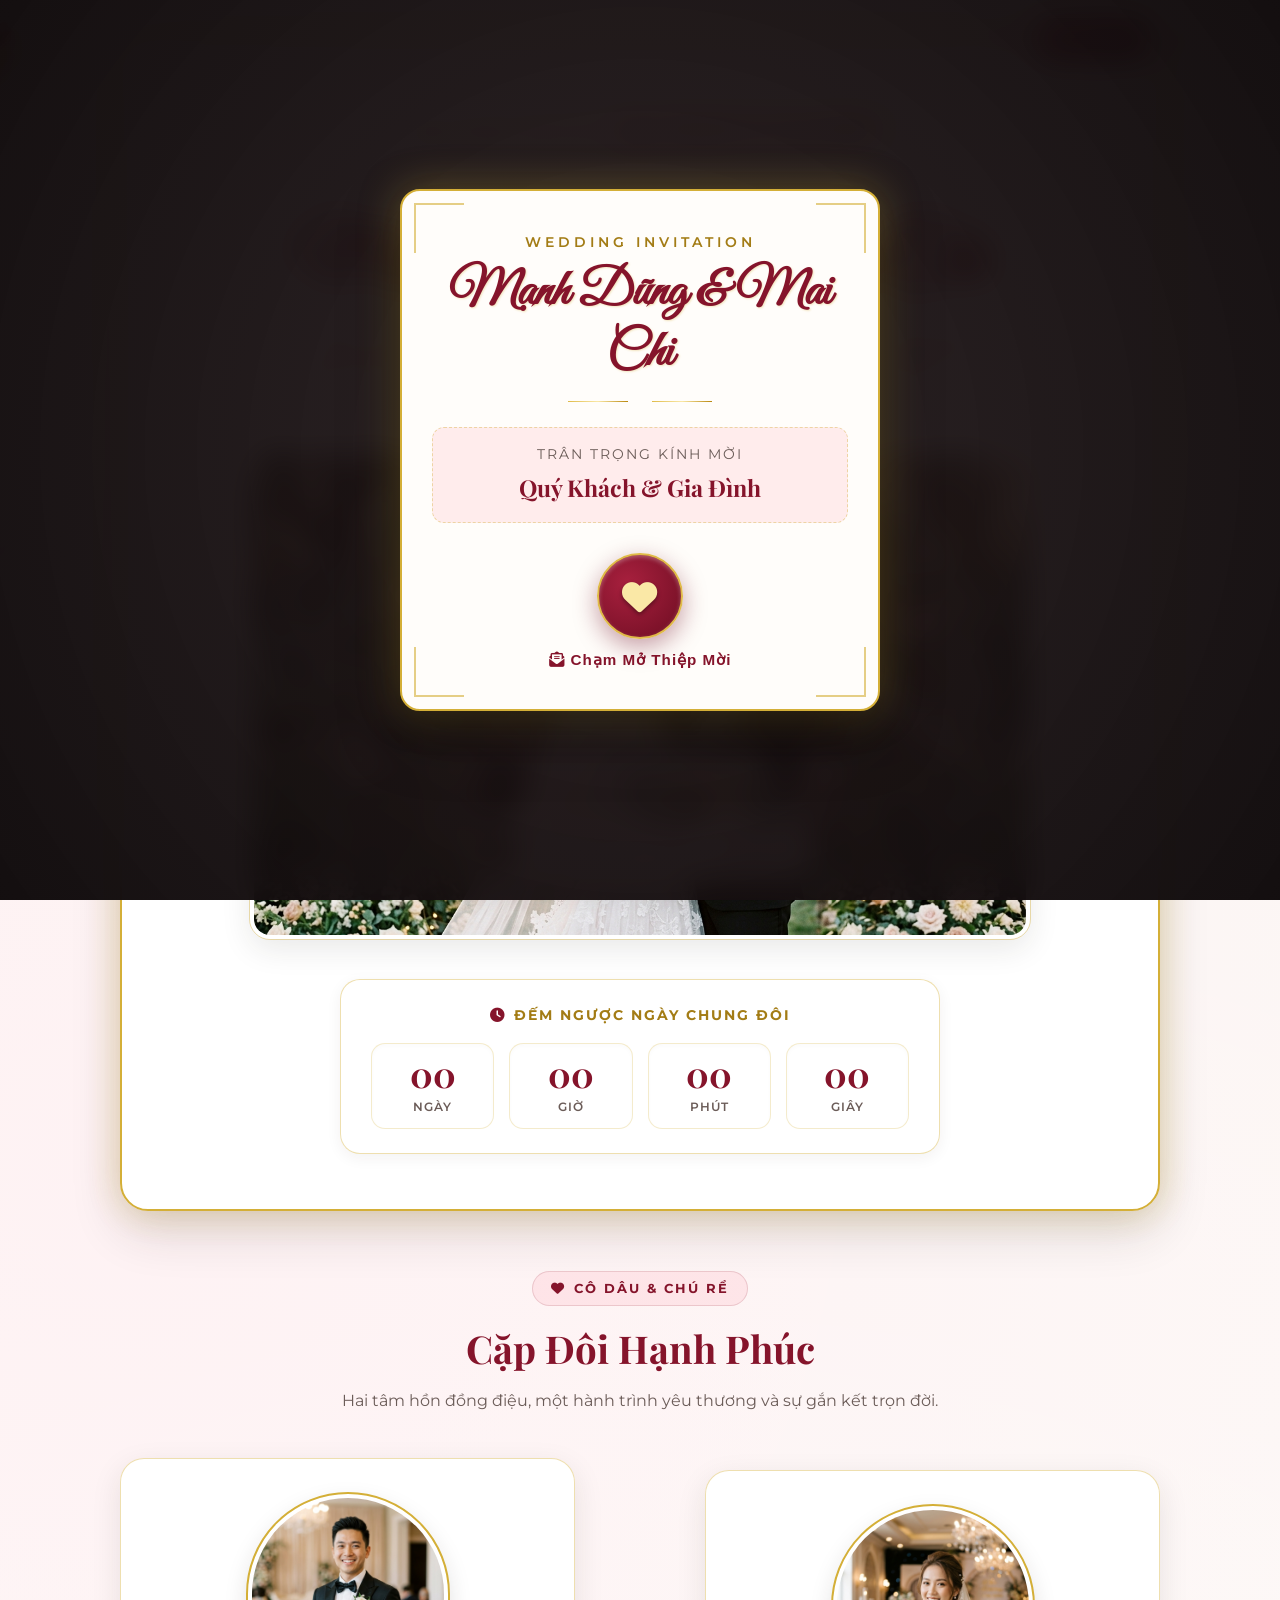
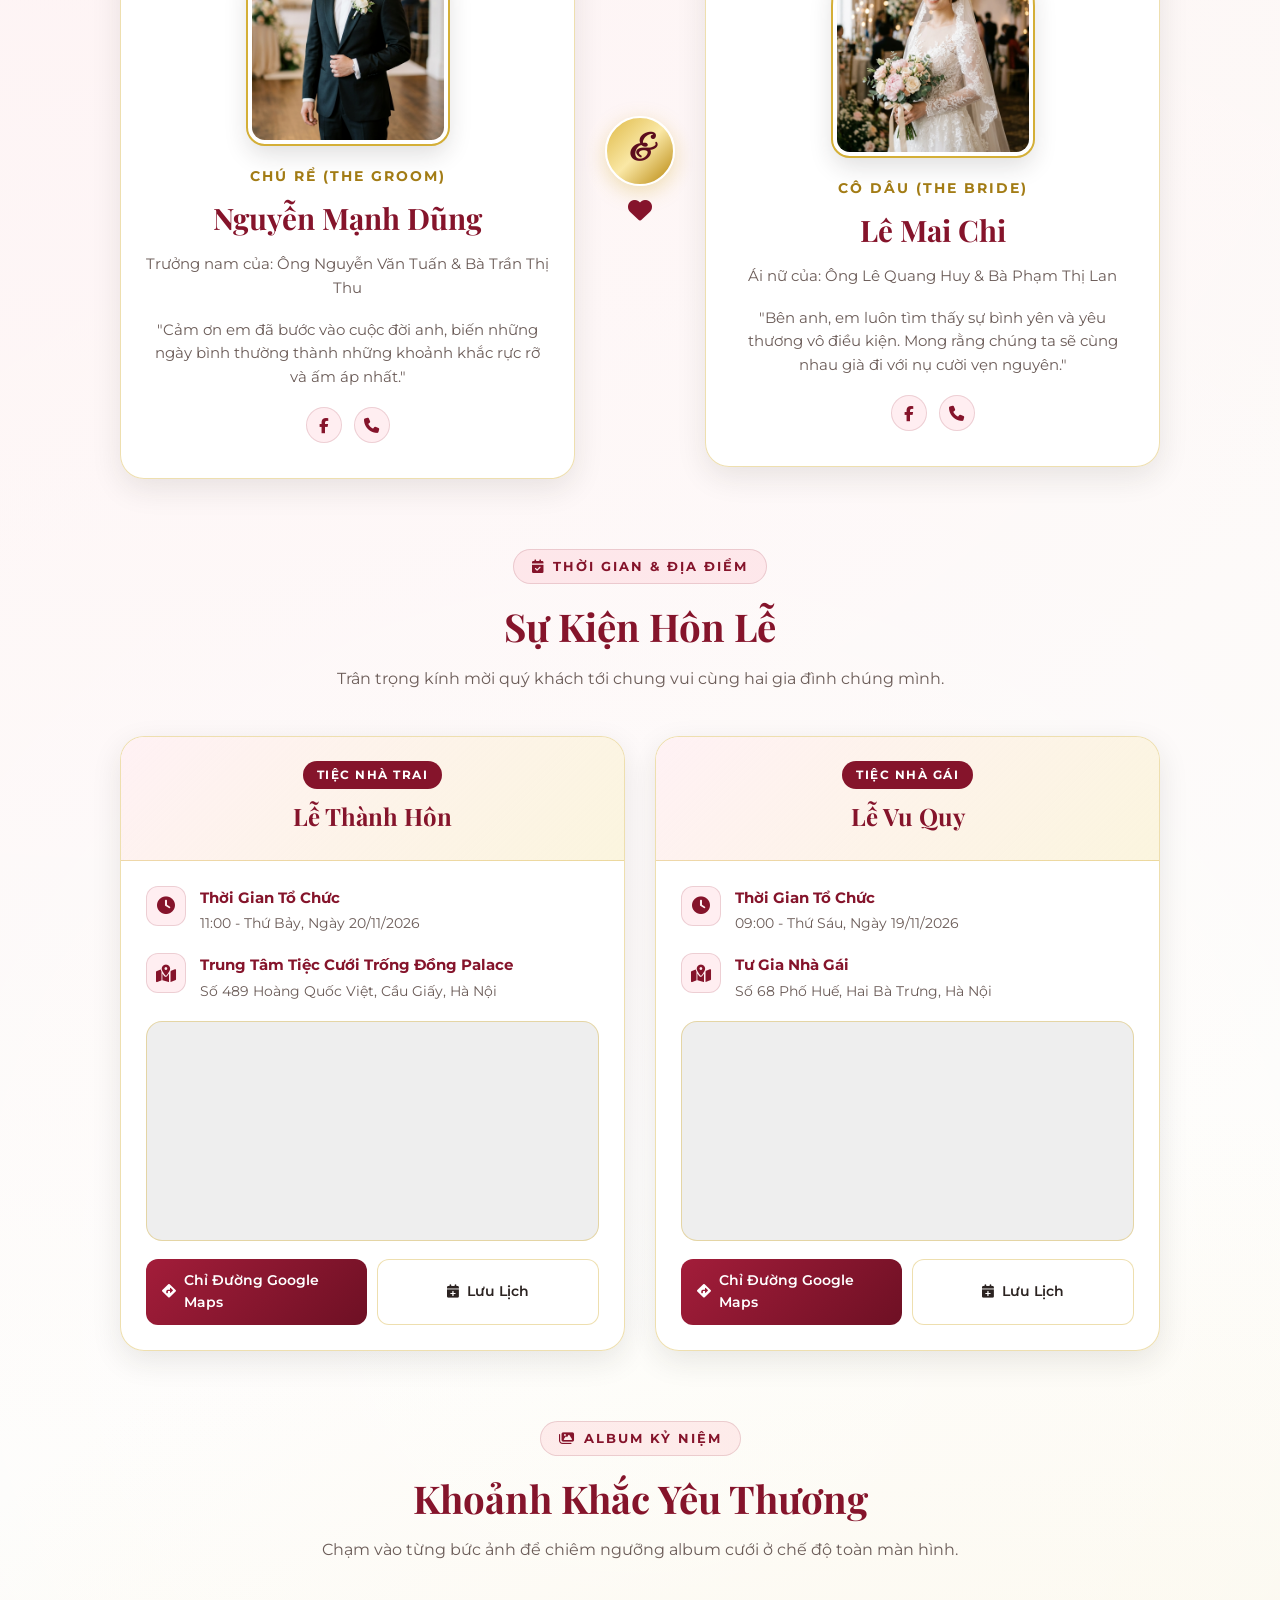
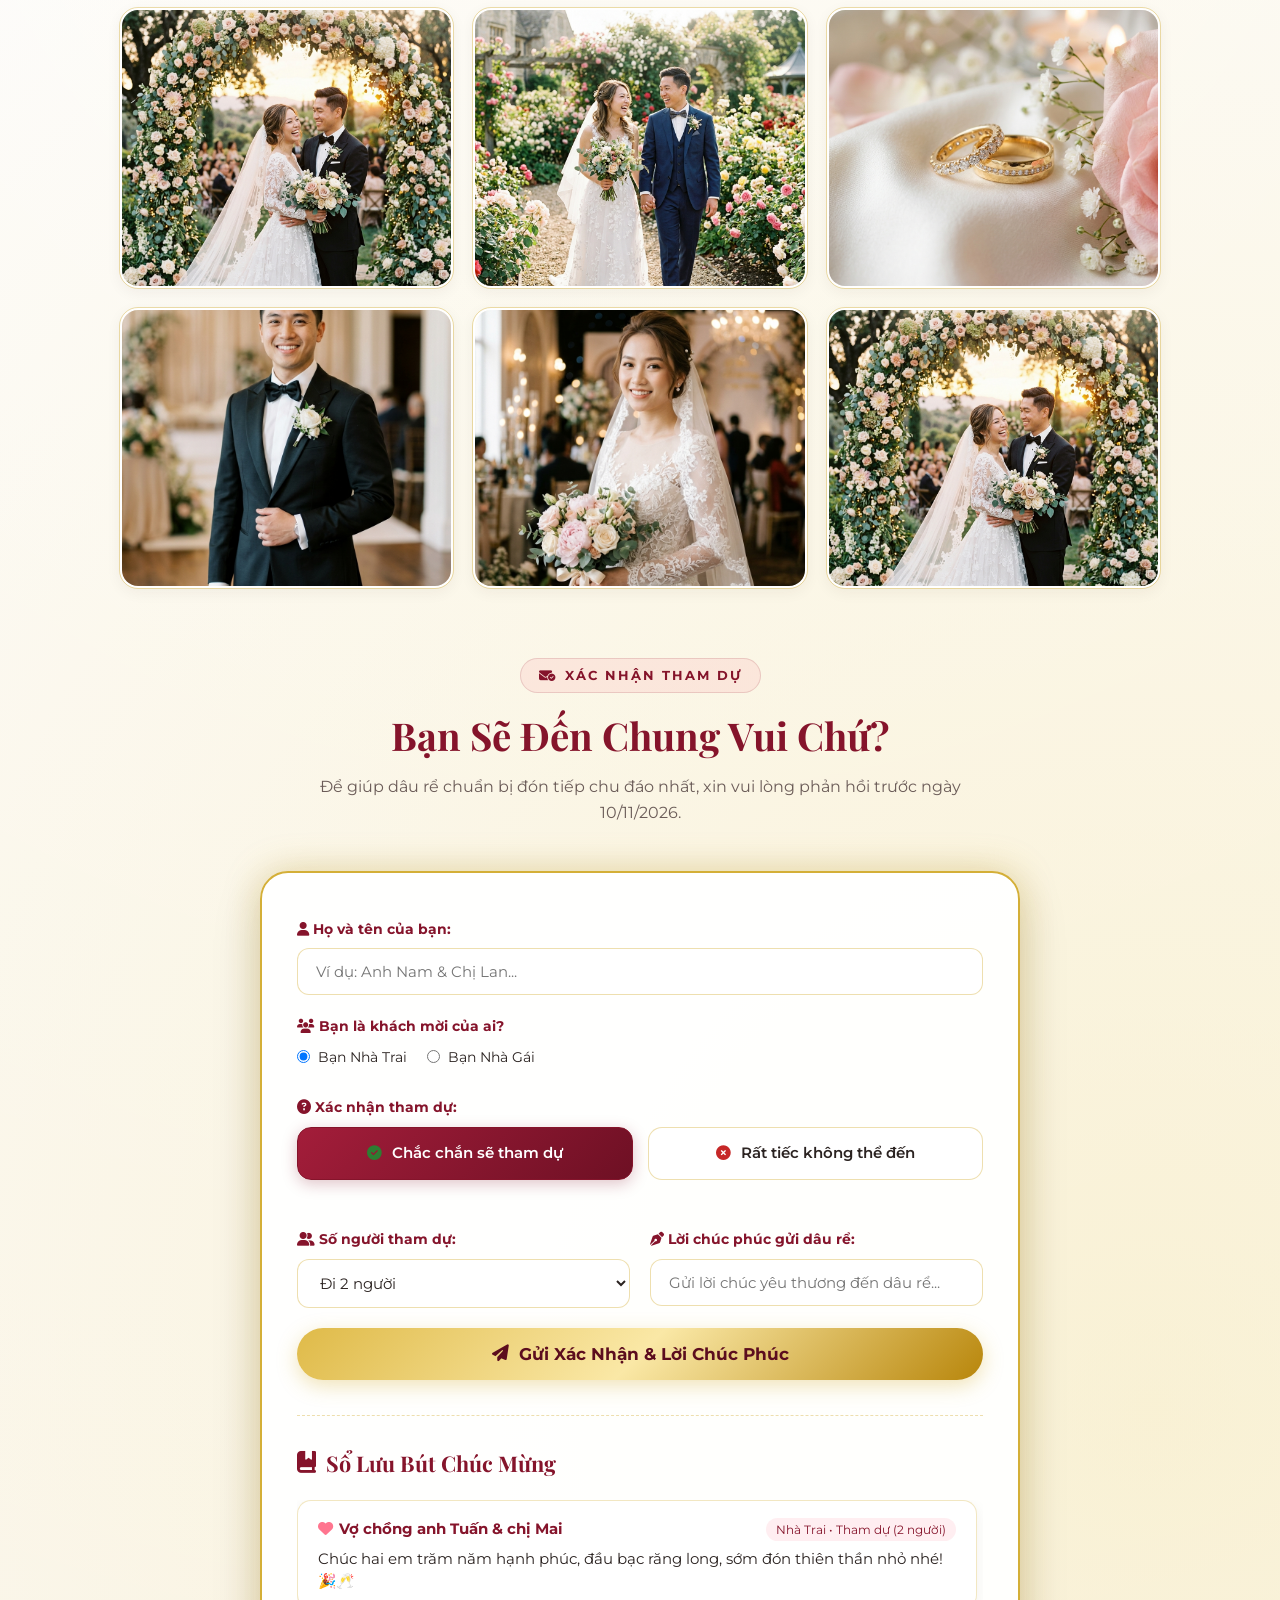
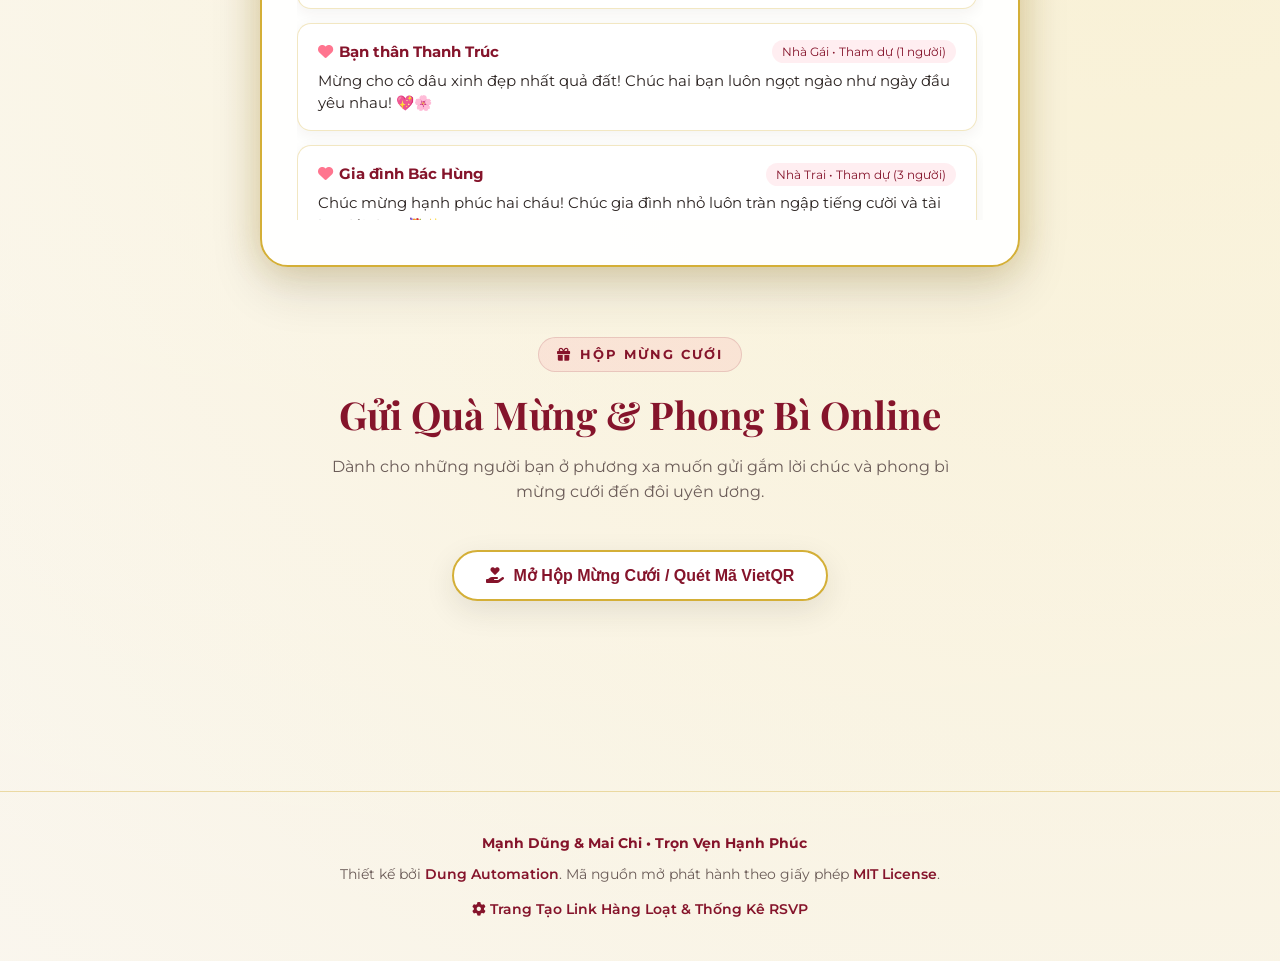
==== index.html @ 438694a9 "feat: initial commit for thiepcuoionline luxury wedding invitation" ====
<!DOCTYPE html>
<html lang="vi">
<head>
  <meta charset="UTF-8">
  <meta name="viewport" content="width=device-width, initial-scale=1.0, maximum-scale=1.0, user-scalable=no">
  <title>Thiệp Cưới Online - Mạnh Dũng &amp; Mai Chi 💍✨</title>
  <meta name="description" content="Trân trọng kính mời quý khách đến tham dự lễ thành hôn của Mạnh Dũng &amp; Mai Chi. Thiệp cưới online tương tác, nhạc nền lãng mạn, album ảnh và xác nhận tham dự RSVP.">
  <meta name="author" content="Dung Automation">

  <!-- OpenGraph Metadata for Facebook & Zalo Sharing -->
  <meta property="og:title" content="Thiệp Cưới Online - Mạnh Dũng &amp; Mai Chi 💍✨">
  <meta property="og:description" content="Trân trọng kính mời quý khách đến tham dự lễ thành hôn của chúng mình! Chạm để mở thiệp và xem thông tin hôn lễ.">
  <meta property="og:image" content="assets/images/wedding-hero.jpg">
  <meta property="og:type" content="website">

  <!-- Favicon -->
  <link rel="icon" href="assets/images/wedding-rings.jpg" type="image/jpeg">

  <!-- Google Fonts: Great Vibes, Dancing Script, Playfair Display, Montserrat, Be Vietnam Pro -->
  <link rel="preconnect" href="https://fonts.googleapis.com">
  <link rel="preconnect" href="https://fonts.gstatic.com" crossorigin>
  <link href="https://fonts.googleapis.com/css2?family=Dancing+Script:wght@700&family=Great+Vibes&family=Montserrat:wght@400;500;600;700&family=Playfair+Display:ital,wght@0,600;0,700;1,600&family=Be+Vietnam+Pro:wght@400;500;600;700&display=swap" rel="stylesheet">

  <!-- Font Awesome 6 Icons -->
  <link rel="stylesheet" href="https://cdnjs.cloudflare.com/ajax/libs/font-awesome/6.5.1/css/all.min.css">

  <!-- Main Stylesheet -->
  <link rel="stylesheet" href="assets/css/style.css">
</head>
<body>

  <!-- Floating Hearts Physics Canvas -->
  <canvas id="hearts-canvas"></canvas>

  <!-- Top Fixed Action Toolbar -->
  <header class="top-toolbar">
    <a href="https://github.com/Dungautomation-dev/thiepcuoionline" target="_blank" rel="noopener noreferrer" class="tool-btn btn-github" title="Mã nguồn GitHub / View GitHub Repository" aria-label="GitHub Repository">
      <i class="fa-brands fa-github"></i>
    </a>
    <a href="admin.html" class="tool-btn btn-admin" title="Trang Quản Trị &amp; Tạo Link Mời Hàng Loạt">
      <i class="fa-solid fa-crown"></i>
      <span>Quản Trị</span>
    </a>
    <button class="tool-btn" onclick="WeddingAudio.toggle()" title="Bật/Tắt Nhạc Nền">
      <i class="fa-solid fa-music"></i>
    </button>
    <button class="tool-btn" onclick="window.triggerHeartBurst(window.innerWidth/2, window.innerHeight*0.35, 30)" title="Thả Tim Chúc Mừng">
      <i class="fa-solid fa-heart" style="color:var(--rose-blush);"></i>
    </button>
  </header>

  <!-- ========================================================================
       1. ENVELOPE ENTRANCE MODAL (LUXURY WAX SEAL REVEAL)
       ================================---------------------------------------- -->
  <div class="envelope-overlay" id="envelope-modal">
    <div class="envelope-card">
      <div class="envelope-decor-corner top-left"></div>
      <div class="envelope-decor-corner top-right"></div>
      <div class="envelope-decor-corner bottom-left"></div>
      <div class="envelope-decor-corner bottom-right"></div>

      <div class="envelope-subtitle">Wedding Invitation</div>
      <h1 class="envelope-couple" id="envelope-couple-names">Mạnh Dũng &amp; Mai Chi</h1>

      <div class="envelope-divider">
        <i class="fa-solid fa-rings-wedding fa-beat"></i>
      </div>

      <div class="envelope-guest-box">
        <div class="envelope-guest-label">Trân trọng kính mời</div>
        <div class="envelope-guest-name" id="envelope-guest-name">Quý Khách &amp; Gia Đình</div>
      </div>

      <button type="button" class="wax-seal-btn" id="btn-open-envelope" title="Bấm để mở thiệp cưới">
        <div class="wax-stamp">
          <i class="fa-solid fa-heart"></i>
        </div>
        <div class="wax-seal-text">
          <i class="fa-solid fa-envelope-open-text" style="margin-right:6px;"></i>Chạm Mở Thiệp Mời
        </div>
      </button>
    </div>
  </div>

  <!-- ========================================================================
       2. MAIN INVITATION PRESENTATION
       ======================================================================== -->
  <main class="main-wrapper">

    <!-- Hero Card Section -->
    <section class="hero-card">
      <div class="hero-guest-callout">
        <span class="guest-title">Trân trọng kính mời:</span>
        <span class="guest-highlight" id="hero-guest-name">Quý Khách &amp; Gia Đình</span>
      </div>

      <div class="hero-wedding-announcement">Tới dự lễ thành hôn của</div>
      <h1 class="hero-couple-names" id="hero-couple-names">Mạnh Dũng &amp; Mai Chi</h1>

      <p class="hero-quote">
        "Tình yêu không phải là nhìn nhau, mà là cùng nhau nhìn về một hướng. Thật hạnh phúc khi ngày trọng đại nhất cuộc đời chúng mình có sự hiện diện và chúc phúc của bạn!"
      </p>

      <!-- Main Wedding Big Photo Frame -->
      <div class="hero-photo-frame">
        <img src="assets/images/wedding-hero.jpg" alt="Ảnh cưới Mạnh Dũng &amp; Mai Chi">
      </div>

      <!-- Real-time Wedding Countdown Timer -->
      <div class="countdown-box">
        <div class="countdown-title">
          <i class="fa-solid fa-clock" style="color:var(--ruby-primary);"></i>
          <span>Đếm ngược ngày chung đôi</span>
        </div>
        <div class="countdown-grid">
          <div class="countdown-unit">
            <div class="countdown-num" id="count-days">00</div>
            <div class="countdown-label">Ngày</div>
          </div>
          <div class="countdown-unit">
            <div class="countdown-num" id="count-hours">00</div>
            <div class="countdown-label">Giờ</div>
          </div>
          <div class="countdown-unit">
            <div class="countdown-num" id="count-minutes">00</div>
            <div class="countdown-label">Phút</div>
          </div>
          <div class="countdown-unit">
            <div class="countdown-num" id="count-seconds">00</div>
            <div class="countdown-label">Giây</div>
          </div>
        </div>
      </div>
    </section>

    <!-- ========================================================================
         3. BRIDE & GROOM PROFILES SECTION
         ======================================================================== -->
    <section class="couple-section">
      <div class="section-heading">
        <span class="section-tag"><i class="fa-solid fa-heart"></i> Cô Dâu &amp; Chú Rể</span>
        <h2 class="section-title">Cặp Đôi Hạnh Phúc</h2>
        <p class="section-subtitle">Hai tâm hồn đồng điệu, một hành trình yêu thương và sự gắn kết trọn đời.</p>
      </div>

      <div class="couple-grid">
        <!-- Groom Card -->
        <div class="couple-card">
          <div class="couple-avatar-frame">
            <img src="assets/images/groom.jpg" alt="Chú rể Nguyễn Mạnh Dũng">
          </div>
          <div class="couple-role">Chú Rể (The Groom)</div>
          <h3 class="couple-name" id="groom-fullname">Nguyễn Mạnh Dũng</h3>
          <p class="couple-bio" id="groom-parents">
            Trưởng nam của: Ông Nguyễn Văn Tuấn &amp; Bà Trần Thị Thu
          </p>
          <p class="couple-bio">
            "Cảm ơn em đã bước vào cuộc đời anh, biến những ngày bình thường thành những khoảnh khắc rực rỡ và ấm áp nhất."
          </p>
          <div class="couple-socials">
            <a href="https://facebook.com" target="_blank" class="couple-social-link" title="Facebook Chú Rể"><i class="fa-brands fa-facebook-f"></i></a>
            <a href="tel:0988123456" class="couple-social-link" title="Gọi Chú Rể"><i class="fa-solid fa-phone"></i></a>
          </div>
        </div>

        <!-- Center Monogram Divider -->
        <div class="couple-heart-divider">
          <div class="monogram-badge">&amp;</div>
          <i class="fa-solid fa-heart fa-beat" style="margin-top:12px; font-size:1.5rem; color:var(--ruby-primary);"></i>
        </div>

        <!-- Bride Card -->
        <div class="couple-card">
          <div class="couple-avatar-frame">
            <img src="assets/images/bride.jpg" alt="Cô dâu Lê Mai Chi">
          </div>
          <div class="couple-role">Cô Dâu (The Bride)</div>
          <h3 class="couple-name" id="bride-fullname">Lê Mai Chi</h3>
          <p class="couple-bio" id="bride-parents">
            Ái nữ của: Ông Lê Quang Huy &amp; Bà Phạm Thị Lan
          </p>
          <p class="couple-bio">
            "Bên anh, em luôn tìm thấy sự bình yên và yêu thương vô điều kiện. Mong rằng chúng ta sẽ cùng nhau già đi với nụ cười vẹn nguyên."
          </p>
          <div class="couple-socials">
            <a href="https://facebook.com" target="_blank" class="couple-social-link" title="Facebook Cô Dâu"><i class="fa-brands fa-facebook-f"></i></a>
            <a href="tel:0977654321" class="couple-social-link" title="Gọi Cô Dâu"><i class="fa-solid fa-phone"></i></a>
          </div>
        </div>
      </div>
    </section>

    <!-- ========================================================================
         4. WEDDING CEREMONIES & GOOGLE MAPS SECTION
         ======================================================================== -->
    <section class="events-section">
      <div class="section-heading">
        <span class="section-tag"><i class="fa-solid fa-calendar-check"></i> Thời Gian &amp; Địa Điểm</span>
        <h2 class="section-title">Sự Kiện Hôn Lễ</h2>
        <p class="section-subtitle">Trân trọng kính mời quý khách tới chung vui cùng hai gia đình chúng mình.</p>
      </div>

      <div class="events-grid">
        <!-- Event: Groom Party -->
        <div class="event-card">
          <div class="event-card-header">
            <span class="event-type-badge">Tiệc Nhà Trai</span>
            <h3 class="event-name" id="ceremony-groom-title">Lễ Thành Hôn</h3>
          </div>
          <div class="event-card-body">
            <div class="event-info-row">
              <div class="event-info-icon"><i class="fa-solid fa-clock"></i></div>
              <div class="event-info-text">
                <strong>Thời Gian Tổ Chức</strong>
                <span id="ceremony-groom-time">11:00 - Thứ Bảy, Ngày 20/11/2026</span>
              </div>
            </div>

            <div class="event-info-row">
              <div class="event-info-icon"><i class="fa-solid fa-map-location-dot"></i></div>
              <div class="event-info-text">
                <strong id="ceremony-groom-venue">Trung Tâm Tiệc Cưới Trống Đồng Palace</strong>
                <span id="ceremony-groom-address">Số 489 Hoàng Quốc Việt, Cầu Giấy, Hà Nội</span>
              </div>
            </div>

            <!-- Embedded Google Map -->
            <div class="event-map-container">
              <iframe 
                src="https://www.google.com/maps/embed?pb=!1m18!1m12!1m3!1d3723.633857393439!2d105.78768917604533!3d21.047330787139965!2m3!1f0!2f0!3f0!3m2!1i1024!2i768!4f13.1!3m3!1m2!1s0x3135ab36181d583b%3A0xe5a36aa9d29fc676!2zNDg5IEhvw6BuZyBRdeG7k2MgVmnhu4d0LCBD4buVIE5odeG6vywgQ-G6p3UgR2nhuqV5LCBIw6AgTuG7mWksIFZp4buHdCBOYW0!5e0!3m2!1svi!2s!4v1700000000000!5m2!1svi!2s" 
                loading="lazy" 
                referrerpolicy="no-referrer-when-downgrade"
                title="Bản đồ Tiệc Nhà Trai">
              </iframe>
            </div>

            <div class="event-actions">
              <a href="https://maps.google.com/?q=489+Hoang+Quoc+Viet+Cau+Giay+Ha+Noi" target="_blank" class="btn-direction" id="ceremony-groom-map-link">
                <i class="fa-solid fa-diamond-turn-right"></i> Chỉ Đường Google Maps
              </a>
              <a href="https://calendar.google.com/calendar/render?action=TEMPLATE&text=L%E1%BB%85+Th%C3%A0nh+H%C3%B4n+M%E1%BA%A1nh+D%C5%A9ng+%26+Mai+Chi&dates=20261120T040000Z/20261120T080000Z&location=489+Hoang+Quoc+Viet+Cau+Giay+Ha+Noi" target="_blank" class="btn-calendar" title="Thêm vào Google Calendar">
                <i class="fa-solid fa-calendar-plus"></i> Lưu Lịch
              </a>
            </div>
          </div>
        </div>

        <!-- Event: Bride Party -->
        <div class="event-card">
          <div class="event-card-header">
            <span class="event-type-badge">Tiệc Nhà Gái</span>
            <h3 class="event-name" id="ceremony-bride-title">Lễ Vu Quy</h3>
          </div>
          <div class="event-card-body">
            <div class="event-info-row">
              <div class="event-info-icon"><i class="fa-solid fa-clock"></i></div>
              <div class="event-info-text">
                <strong>Thời Gian Tổ Chức</strong>
                <span id="ceremony-bride-time">09:00 - Thứ Sáu, Ngày 19/11/2026</span>
              </div>
            </div>

            <div class="event-info-row">
              <div class="event-info-icon"><i class="fa-solid fa-map-location-dot"></i></div>
              <div class="event-info-text">
                <strong id="ceremony-bride-venue">Tư Gia Nhà Gái</strong>
                <span id="ceremony-bride-address">Số 68 Phố Huế, Hai Bà Trưng, Hà Nội</span>
              </div>
            </div>

            <!-- Embedded Google Map -->
            <div class="event-map-container">
              <iframe 
                src="https://www.google.com/maps/embed?pb=!1m18!1m12!1m3!1d3724.397087611796!2d105.85055047604473!3d21.01689258783424!2m3!1f0!2f0!3f0!3m2!1i1024!2i768!4f13.1!3m3!1m2!1s0x3135ab8bf97825b1%3A0xf693050906beba52!2zNjggUC4gSHXhur8sIEjDoG5nIELDoGksIEhhaSBCw6AgVHLGsG5nLCBIw6AgTuG7mWksIFZp4buHdCBOYW0!5e0!3m2!1svi!2s!4v1700000000000!5m2!1svi!2s" 
                loading="lazy" 
                referrerpolicy="no-referrer-when-downgrade"
                title="Bản đồ Tiệc Nhà Gái">
              </iframe>
            </div>

            <div class="event-actions">
              <a href="https://maps.google.com/?q=68+Pho+Hue+Hai+Ba+Trung+Ha+Noi" target="_blank" class="btn-direction" id="ceremony-bride-map-link">
                <i class="fa-solid fa-diamond-turn-right"></i> Chỉ Đường Google Maps
              </a>
              <a href="https://calendar.google.com/calendar/render?action=TEMPLATE&text=L%E1%BB%85+Vu+Quy+Mai+Chi+%26+M%E1%BA%A1nh+D%C5%A9ng&dates=20261119T020000Z/20261119T060000Z&location=68+Pho+Hue+Hai+Ba+Trung+Ha+Noi" target="_blank" class="btn-calendar" title="Thêm vào Google Calendar">
                <i class="fa-solid fa-calendar-plus"></i> Lưu Lịch
              </a>
            </div>
          </div>
        </div>
      </div>
    </section>

    <!-- ========================================================================
         5. WEDDING PHOTO ALBUM GALLERY SECTION
         ======================================================================== -->
    <section class="gallery-section">
      <div class="section-heading">
        <span class="section-tag"><i class="fa-solid fa-images"></i> Album Kỷ Niệm</span>
        <h2 class="section-title">Khoảnh Khắc Yêu Thương</h2>
        <p class="section-subtitle">Chạm vào từng bức ảnh để chiêm ngưỡng album cưới ở chế độ toàn màn hình.</p>
      </div>

      <div class="gallery-grid">
        <div class="gallery-item">
          <img src="assets/images/wedding-hero.jpg" alt="Lễ thành hôn dưới vòm hoa">
          <div class="gallery-overlay-badge"><i class="fa-solid fa-magnifying-glass-plus" style="margin-right:6px;"></i> Phóng to ảnh</div>
        </div>
        <div class="gallery-item">
          <img src="assets/images/wedding-walk.jpg" alt="Khoảnh khắc dạo bước vườn hồng">
          <div class="gallery-overlay-badge"><i class="fa-solid fa-magnifying-glass-plus" style="margin-right:6px;"></i> Phóng to ảnh</div>
        </div>
        <div class="gallery-item">
          <img src="assets/images/wedding-rings.jpg" alt="Cặp nhẫn cưới kim cương vàng kim">
          <div class="gallery-overlay-badge"><i class="fa-solid fa-magnifying-glass-plus" style="margin-right:6px;"></i> Phóng to ảnh</div>
        </div>
        <div class="gallery-item">
          <img src="assets/images/groom.jpg" alt="Chú rể Mạnh Dũng">
          <div class="gallery-overlay-badge"><i class="fa-solid fa-magnifying-glass-plus" style="margin-right:6px;"></i> Phóng to ảnh</div>
        </div>
        <div class="gallery-item">
          <img src="assets/images/bride.jpg" alt="Cô dâu Mai Chi">
          <div class="gallery-overlay-badge"><i class="fa-solid fa-magnifying-glass-plus" style="margin-right:6px;"></i> Phóng to ảnh</div>
        </div>
        <div class="gallery-item">
          <img src="assets/images/wedding-hero.jpg" alt="Trọn vẹn hạnh phúc">
          <div class="gallery-overlay-badge"><i class="fa-solid fa-magnifying-glass-plus" style="margin-right:6px;"></i> Phóng to ảnh</div>
        </div>
      </div>
    </section>

    <!-- ========================================================================
         6. RSVP - XÁC NHẬN THAM DỰ & GUESTBOOK WISHES
         ======================================================================== -->
    <section class="rsvp-section" id="rsvp-section">
      <div class="section-heading">
        <span class="section-tag"><i class="fa-solid fa-envelope-circle-check"></i> Xác Nhận Tham Dự</span>
        <h2 class="section-title">Bạn Sẽ Đến Chung Vui Chứ?</h2>
        <p class="section-subtitle">Để giúp dâu rể chuẩn bị đón tiếp chu đáo nhất, xin vui lòng phản hồi trước ngày 10/11/2026.</p>
      </div>

      <div class="rsvp-wrapper">
        <form id="rsvp-form">
          <div class="rsvp-form-grid">
            <div class="form-group form-group-full">
              <label for="rsvp-name"><i class="fa-solid fa-user" style="color:var(--ruby-primary);"></i> Họ và tên của bạn:</label>
              <input type="text" id="rsvp-name" class="form-control" placeholder="Ví dụ: Anh Nam &amp; Chị Lan..." required>
            </div>

            <div class="form-group form-group-full">
              <label><i class="fa-solid fa-users" style="color:var(--ruby-primary);"></i> Bạn là khách mời của ai?</label>
              <div style="display:flex; gap:20px; margin-top:6px;">
                <label style="display:flex; align-items:center; gap:8px; cursor:pointer; font-weight:normal; color:var(--text-main);">
                  <input type="radio" name="rsvp-side" value="Nhà Trai" id="side-groom" checked> Bạn Nhà Trai
                </label>
                <label style="display:flex; align-items:center; gap:8px; cursor:pointer; font-weight:normal; color:var(--text-main);">
                  <input type="radio" name="rsvp-side" value="Nhà Gái" id="side-bride"> Bạn Nhà Gái
                </label>
              </div>
            </div>

            <div class="form-group form-group-full">
              <label><i class="fa-solid fa-circle-question" style="color:var(--ruby-primary);"></i> Xác nhận tham dự:</label>
              <div class="attendance-options">
                <label class="attendance-card">
                  <input type="radio" name="rsvp-attending" value="yes" checked>
                  <div class="attendance-pill">
                    <i class="fa-solid fa-circle-check" style="color:#2e7d32;"></i>
                    <span>Chắc chắn sẽ tham dự</span>
                  </div>
                </label>
                <label class="attendance-card">
                  <input type="radio" name="rsvp-attending" value="no">
                  <div class="attendance-pill">
                    <i class="fa-solid fa-circle-xmark" style="color:#c62828;"></i>
                    <span>Rất tiếc không thể đến</span>
                  </div>
                </label>
              </div>
            </div>

            <div class="form-group">
              <label for="rsvp-count"><i class="fa-solid fa-user-group" style="color:var(--ruby-primary);"></i> Số người tham dự:</label>
              <select id="rsvp-count" class="form-control">
                <option value="1">Đi 1 mình</option>
                <option value="2" selected>Đi 2 người</option>
                <option value="3">Cả gia đình (3 người)</option>
                <option value="4">Cả gia đình (4+ người)</option>
              </select>
            </div>

            <div class="form-group">
              <label for="rsvp-message"><i class="fa-solid fa-pen-nib" style="color:var(--ruby-primary);"></i> Lời chúc phúc gửi dâu rể:</label>
              <input type="text" id="rsvp-message" class="form-control" placeholder="Gửi lời chúc yêu thương đến dâu rể...">
            </div>
          </div>

          <button type="submit" class="btn-submit-rsvp">
            <i class="fa-solid fa-paper-plane"></i> Gửi Xác Nhận &amp; Lời Chúc Phúc
          </button>
        </form>

        <!-- Guestbook Wishes Stream -->
        <div class="wishes-stream">
          <div class="wishes-stream-title">
            <i class="fa-solid fa-book-bookmark"></i>
            <span>Sổ Lưu Bút Chúc Mừng</span>
          </div>
          <div class="wishes-list" id="wishes-list">
            <!-- Populated dynamically by rsvp.js -->
          </div>
        </div>
      </div>
    </section>

    <!-- ========================================================================
         7. ONLINE WEDDING GIFT BOX (HỘP MỪNG CƯỚI VIETQR)
         ======================================================================== -->
    <section class="gift-section">
      <div class="section-heading">
        <span class="section-tag"><i class="fa-solid fa-gift"></i> Hộp Mừng Cưới</span>
        <h2 class="section-title">Gửi Quà Mừng &amp; Phong Bì Online</h2>
        <p class="section-subtitle">Dành cho những người bạn ở phương xa muốn gửi gắm lời chúc và phong bì mừng cưới đến đôi uyên ương.</p>
      </div>

      <button type="button" class="btn-open-gift" id="btn-show-gift">
        <i class="fa-solid fa-hand-holding-heart fa-bounce"></i>
        <span>Mở Hộp Mừng Cưới / Quét Mã VietQR</span>
      </button>
    </section>

  </main>

  <!-- ========================================================================
       MODAL: VIETQR BANK TRANSFER POPUP
       ======================================================================== -->
  <div class="modal-overlay" id="gift-modal">
    <div class="modal-card">
      <button type="button" class="modal-close-btn" id="btn-close-gift" title="Đóng">&times;</button>
      
      <div style="text-align:center; margin-bottom:20px;">
        <span class="section-tag"><i class="fa-solid fa-heart"></i> Mừng Cưới Online</span>
        <h3 style="font-family:var(--font-serif); font-size:1.6rem; color:var(--ruby-primary);">Hộp Mừng Cưới Hạnh Phúc</h3>
        <p style="font-size:0.88rem; color:var(--text-muted); margin-top:4px;">Quét mã VietQR bằng ứng dụng ngân hàng bất kỳ để mừng cưới nhanh chóng</p>
      </div>

      <div class="qr-boxes-grid">
        <!-- Groom Bank Box -->
        <div class="qr-box">
          <strong style="color:var(--ruby-primary); font-size:1.05rem;">Mừng Chú Rể</strong>
          <img src="" alt="Mã QR Chú Rể" class="qr-img" id="qr-img-groom">
          <div style="font-size:0.85rem; font-weight:700; color:var(--text-main);" id="groom-bank-info">MB Bank - 0988123456</div>
          <button class="tool-btn" style="width:auto; height:32px; padding:0 12px; font-size:0.75rem; border-radius:15px; margin-top:8px;" onclick="WeddingAdmin.copyText('0988123456', 'Đã chép số tài khoản chú rể!')">
            <i class="fa-solid fa-copy"></i> Chép STK
          </button>
        </div>

        <!-- Bride Bank Box -->
        <div class="qr-box">
          <strong style="color:var(--ruby-primary); font-size:1.05rem;">Mừng Cô Dâu</strong>
          <img src="" alt="Mã QR Cô Dâu" class="qr-img" id="qr-img-bride">
          <div style="font-size:0.85rem; font-weight:700; color:var(--text-main);" id="bride-bank-info">Techcombank - 1903678910</div>
          <button class="tool-btn" style="width:auto; height:32px; padding:0 12px; font-size:0.75rem; border-radius:15px; margin-top:8px;" onclick="WeddingAdmin.copyText('1903678910', 'Đã chép số tài khoản cô dâu!')">
            <i class="fa-solid fa-copy"></i> Chép STK
          </button>
        </div>
      </div>
    </div>
  </div>

  <!-- ========================================================================
       MODAL: FULLSCREEN PHOTO LIGHTBOX
       ======================================================================== -->
  <div class="lightbox-overlay" id="lightbox-modal">
    <button type="button" class="lightbox-nav-btn lightbox-prev" onclick="WeddingGallery.prev()" title="Ảnh trước">
      <i class="fa-solid fa-chevron-left"></i>
    </button>
    <img src="" alt="Ảnh cưới phóng to" class="lightbox-img" id="lightbox-image">
    <button type="button" class="lightbox-nav-btn lightbox-next" onclick="WeddingGallery.next()" title="Ảnh tiếp theo">
      <i class="fa-solid fa-chevron-right"></i>
    </button>
  </div>

  <!-- ========================================================================
       FLOATING MUSIC PLAYER DOCK
       ======================================================================== -->
  <aside class="music-dock" id="music-dock">
    <div class="vinyl-disc" id="vinyl-disc" onclick="WeddingAudio.toggle()" title="Bấm phát/dừng nhạc">
      <i class="fa-solid fa-compact-disc"></i>
    </div>
    <div class="dock-info">
      <div class="dock-song-title" id="dock-song-title">Until I Found You (Romantic Piano)</div>
      <div style="font-size:0.72rem; color:var(--text-muted);">Giai điệu tình yêu</div>
    </div>
    <div class="dock-controls">
      <button type="button" class="dock-ctrl-btn" onclick="WeddingAudio.prev()" title="Bài trước">
        <i class="fa-solid fa-backward-step"></i>
      </button>
      <button type="button" class="dock-ctrl-btn" onclick="WeddingAudio.toggle()" title="Phát/Dừng">
        <i class="fa-solid fa-play" id="dock-play-icon"></i>
      </button>
      <button type="button" class="dock-ctrl-btn" onclick="WeddingAudio.next()" title="Bài tiếp">
        <i class="fa-solid fa-forward-step"></i>
      </button>
    </div>
  </aside>

  <!-- Global Toast Notification -->
  <div class="toast-msg" id="toast-notification">
    <i class="fa-solid fa-circle-check" style="color:var(--gold-primary);"></i>
    <span>Thông báo</span>
  </div>

  <!-- Hidden Audio Player -->
  <audio id="main-audio" preload="auto"></audio>

  <!-- Site Footer -->
  <footer class="site-footer">
    <div style="max-width:800px; margin:0 auto; display:flex; flex-direction:column; align-items:center; gap:8px;">
      <div style="display:flex; align-items:center; gap:8px; font-weight:700; color:var(--ruby-primary);">
        <i class="fa-solid fa-rings-wedding" style="color:var(--gold-primary);"></i>
        <span>Mạnh Dũng &amp; Mai Chi • Trọn Vẹn Hạnh Phúc</span>
      </div>
      <p>
        Thiết kế bởi <a href="https://github.com/Dungautomation-dev" target="_blank" rel="noopener noreferrer">Dung Automation</a>. Mã nguồn mở phát hành theo giấy phép <a href="LICENSE" target="_blank">MIT License</a>.
      </p>
      <div style="margin-top:4px;">
        <a href="admin.html" style="font-size:0.85rem; color:var(--ruby-primary);"><i class="fa-solid fa-gear"></i> Trang Tạo Link Hàng Loạt &amp; Thống Kê RSVP</a>
      </div>
    </div>
  </footer>

  <!-- Scripts in dependency order -->
  <script src="assets/js/hearts.js"></script>
  <script src="assets/js/audio.js"></script>
  <script src="assets/js/gallery.js"></script>
  <script src="assets/js/rsvp.js"></script>
  <script src="assets/js/admin.js"></script>
  <script src="assets/js/app.js"></script>
</body>
</html>
---- assets/css/style.css ----
/* ==========================================================================
   THIỆP CƯỚI ONLINE (LUXURY WEDDING INVITATION) - STYLESHEET
   Author: Dung Automation (Dungautomation-dev)
   License: MIT
   ========================================================================== */

/* --------------------------------------------------------------------------
   CSS Variables & Design System
   -------------------------------------------------------------------------- */
:root {
  --gold-primary: #d4af37;
  --gold-light: #f7ebbe;
  --gold-dark: #a37c15;
  --gold-gradient: linear-gradient(135deg, #dfba48 0%, #fae8a6 50%, #b8860b 100%);
  --gold-glow: rgba(212, 175, 55, 0.35);

  --ruby-primary: #85142b;
  --ruby-dark: #5c0d1e;
  --ruby-gradient: linear-gradient(135deg, #a31d3a 0%, #6e1024 100%);

  --rose-blush: #ff758f;
  --rose-light: #fff5f7;
  --rose-soft: rgba(255, 117, 143, 0.12);

  --ivory-base: #faf7f2;
  --ivory-card: rgba(255, 255, 255, 0.94);
  --ivory-glass: rgba(255, 255, 255, 0.82);

  --text-main: #2b2321;
  --text-muted: #6b5c58;
  --text-gold: #b3821a;

  --border-gold: rgba(212, 175, 55, 0.4);
  --border-soft: rgba(133, 20, 43, 0.15);

  --shadow-sm: 0 4px 15px rgba(43, 35, 33, 0.06);
  --shadow-md: 0 10px 30px rgba(43, 35, 33, 0.1);
  --shadow-lg: 0 20px 50px rgba(43, 35, 33, 0.16);

  --font-script: 'Great Vibes', 'Dancing Script', cursive;
  --font-serif: 'Playfair Display', Georgia, serif;
  --font-sans: 'Montserrat', 'Be Vietnam Pro', -apple-system, BlinkMacSystemFont, sans-serif;

  --transition: all 0.35s cubic-bezier(0.25, 0.8, 0.25, 1);
}

/* --------------------------------------------------------------------------
   Global Reset & Base Layout
   -------------------------------------------------------------------------- */
* {
  margin: 0;
  padding: 0;
  box-sizing: border-box;
}

html {
  scroll-behavior: smooth;
  font-size: 16px;
}

body {
  font-family: var(--font-sans);
  color: var(--text-main);
  background-color: var(--ivory-base);
  background-image: 
    radial-gradient(circle at 10% 20%, rgba(255, 240, 243, 0.8) 0%, transparent 40%),
    radial-gradient(circle at 90% 80%, rgba(247, 235, 190, 0.6) 0%, transparent 40%),
    radial-gradient(circle at 50% 50%, rgba(255, 255, 255, 0.9) 0%, transparent 100%);
  min-height: 100vh;
  line-height: 1.6;
  overflow-x: hidden;
  position: relative;
}

/* Background floating hearts canvas */
#hearts-canvas {
  position: fixed;
  top: 0;
  left: 0;
  width: 100%;
  height: 100%;
  pointer-events: none;
  z-index: 1;
}

/* --------------------------------------------------------------------------
   Top Fixed Toolbar
   -------------------------------------------------------------------------- */
.top-toolbar {
  position: fixed;
  top: 18px;
  right: 20px;
  z-index: 100;
  display: flex;
  gap: 10px;
  align-items: center;
}

.tool-btn {
  background: rgba(255, 255, 255, 0.85);
  backdrop-filter: blur(12px);
  -webkit-backdrop-filter: blur(12px);
  border: 1px solid var(--border-gold);
  color: var(--ruby-primary);
  width: 44px;
  height: 44px;
  border-radius: 50%;
  cursor: pointer;
  display: inline-flex;
  align-items: center;
  justify-content: center;
  font-size: 1.1rem;
  transition: var(--transition);
  box-shadow: var(--shadow-sm);
  text-decoration: none;
}

.tool-btn:hover {
  background: #fff;
  color: var(--gold-dark);
  border-color: var(--gold-primary);
  transform: translateY(-2px) scale(1.08);
  box-shadow: 0 6px 20px var(--gold-glow);
}

.tool-btn.btn-admin {
  width: auto;
  border-radius: 25px;
  padding: 0 16px;
  font-size: 0.85rem;
  font-weight: 600;
  gap: 8px;
  background: var(--ruby-gradient);
  color: #fff;
  border: none;
}

.tool-btn.btn-admin:hover {
  background: linear-gradient(135deg, #b82544 0%, #85142b 100%);
  color: #fff;
  transform: translateY(-2px);
}

/* --------------------------------------------------------------------------
   Envelope Entrance Modal (Luxury Wax Seal Reveal)
   -------------------------------------------------------------------------- */
.envelope-overlay {
  position: fixed;
  inset: 0;
  z-index: 2000;
  background: radial-gradient(circle at center, rgba(30, 20, 22, 0.92) 0%, rgba(15, 10, 11, 0.98) 100%);
  backdrop-filter: blur(15px);
  -webkit-backdrop-filter: blur(15px);
  display: flex;
  align-items: center;
  justify-content: center;
  padding: 20px;
  transition: opacity 0.8s cubic-bezier(0.4, 0, 0.2, 1), visibility 0.8s;
}

.envelope-overlay.opened {
  opacity: 0;
  visibility: hidden;
  pointer-events: none;
}

.envelope-card {
  width: 100%;
  max-width: 480px;
  background: #fffdfa;
  border-radius: 20px;
  border: 2px solid var(--gold-primary);
  padding: 40px 30px;
  text-align: center;
  position: relative;
  box-shadow: 0 25px 60px rgba(0, 0, 0, 0.4), 0 0 40px var(--gold-glow);
  transform-origin: center center;
  transition: transform 0.6s cubic-bezier(0.34, 1.56, 0.64, 1);
  overflow: hidden;
}

.envelope-decor-corner {
  position: absolute;
  width: 50px;
  height: 50px;
  border: 2px solid var(--gold-primary);
  opacity: 0.6;
}
.envelope-decor-corner.top-left { top: 12px; left: 12px; border-right: none; border-bottom: none; }
.envelope-decor-corner.top-right { top: 12px; right: 12px; border-left: none; border-bottom: none; }
.envelope-decor-corner.bottom-left { bottom: 12px; left: 12px; border-right: none; border-top: none; }
.envelope-decor-corner.bottom-right { bottom: 12px; right: 12px; border-left: none; border-top: none; }

.envelope-subtitle {
  font-size: 0.9rem;
  letter-spacing: 4px;
  text-transform: uppercase;
  color: var(--gold-dark);
  font-weight: 600;
  margin-bottom: 8px;
}

.envelope-couple {
  font-family: var(--font-script);
  font-size: 3.2rem;
  color: var(--ruby-primary);
  line-height: 1.2;
  margin-bottom: 16px;
  text-shadow: 1px 1px 2px rgba(212, 175, 55, 0.3);
}

.envelope-divider {
  display: flex;
  align-items: center;
  justify-content: center;
  gap: 12px;
  margin: 15px 0 25px 0;
  color: var(--gold-primary);
}
.envelope-divider::before,
.envelope-divider::after {
  content: '';
  height: 1px;
  width: 60px;
  background: var(--gold-gradient);
}

.envelope-guest-box {
  background: var(--rose-soft);
  border: 1px dashed var(--border-gold);
  border-radius: 12px;
  padding: 16px 20px;
  margin-bottom: 30px;
}

.envelope-guest-label {
  font-size: 0.85rem;
  text-transform: uppercase;
  letter-spacing: 2px;
  color: var(--text-muted);
}

.envelope-guest-name {
  font-family: var(--font-serif);
  font-size: 1.45rem;
  font-weight: 700;
  color: var(--ruby-primary);
  margin-top: 4px;
}

/* Wax Seal Button */
.wax-seal-btn {
  background: none;
  border: none;
  cursor: pointer;
  display: inline-flex;
  flex-direction: column;
  align-items: center;
  gap: 12px;
  outline: none;
  transition: transform 0.3s ease;
}

.wax-seal-btn:hover {
  transform: scale(1.06);
}

.wax-stamp {
  width: 86px;
  height: 86px;
  background: radial-gradient(circle at 35% 35%, #a8203e 0%, #6e0d22 100%);
  border-radius: 50%;
  display: flex;
  align-items: center;
  justify-content: center;
  box-shadow: 0 8px 25px rgba(110, 13, 34, 0.4), inset 0 2px 4px rgba(255, 255, 255, 0.3);
  border: 2px solid #dfba48;
  position: relative;
  animation: pulseWax 2s infinite ease-in-out;
}

@keyframes pulseWax {
  0%, 100% { box-shadow: 0 8px 25px rgba(110, 13, 34, 0.4), 0 0 0 0 rgba(212, 175, 55, 0.4); }
  50% { box-shadow: 0 10px 30px rgba(110, 13, 34, 0.6), 0 0 0 12px rgba(212, 175, 55, 0); }
}

.wax-stamp i {
  font-size: 2.2rem;
  color: #fae8a6;
  text-shadow: 0 2px 4px rgba(0, 0, 0, 0.4);
}

.wax-seal-text {
  font-size: 0.95rem;
  font-weight: 700;
  color: var(--ruby-primary);
  letter-spacing: 1px;
}

/* --------------------------------------------------------------------------
   Main Content Container
   -------------------------------------------------------------------------- */
.main-wrapper {
  position: relative;
  z-index: 2;
  max-width: 1080px;
  margin: 0 auto;
  padding: 40px 20px 120px 20px;
}

/* --------------------------------------------------------------------------
   Section Header Styling
   -------------------------------------------------------------------------- */
.section-heading {
  text-align: center;
  margin-bottom: 45px;
  position: relative;
}

.section-tag {
  display: inline-flex;
  align-items: center;
  gap: 8px;
  background: var(--rose-soft);
  color: var(--ruby-primary);
  border: 1px solid var(--border-soft);
  font-size: 0.82rem;
  font-weight: 700;
  text-transform: uppercase;
  letter-spacing: 2px;
  padding: 6px 18px;
  border-radius: 30px;
  margin-bottom: 12px;
}

.section-title {
  font-family: var(--font-serif);
  font-size: 2.4rem;
  font-weight: 700;
  color: var(--ruby-primary);
  margin-bottom: 8px;
}

.section-subtitle {
  font-size: 1rem;
  color: var(--text-muted);
  max-width: 650px;
  margin: 0 auto;
}

/* --------------------------------------------------------------------------
   Hero Invitation Header
   -------------------------------------------------------------------------- */
.hero-card {
  background: var(--ivory-card);
  border-radius: 28px;
  border: 2px solid var(--gold-primary);
  box-shadow: var(--shadow-lg), 0 0 35px var(--gold-glow);
  padding: 55px 35px;
  text-align: center;
  margin-bottom: 60px;
  position: relative;
  overflow: hidden;
}

.hero-guest-callout {
  display: inline-block;
  background: linear-gradient(135deg, rgba(255, 245, 247, 0.95), rgba(247, 235, 190, 0.4));
  border: 1px solid var(--border-gold);
  border-radius: 40px;
  padding: 10px 28px;
  margin-bottom: 25px;
  box-shadow: var(--shadow-sm);
}

.hero-guest-callout .guest-title {
  font-size: 0.9rem;
  color: var(--text-muted);
  text-transform: uppercase;
  letter-spacing: 1.5px;
}

.hero-guest-callout .guest-highlight {
  font-family: var(--font-serif);
  font-size: 1.5rem;
  font-weight: 700;
  color: var(--ruby-primary);
  margin-left: 6px;
}

.hero-wedding-announcement {
  font-size: 0.95rem;
  letter-spacing: 4px;
  text-transform: uppercase;
  color: var(--gold-dark);
  font-weight: 700;
  margin-bottom: 12px;
}

.hero-couple-names {
  font-family: var(--font-script);
  font-size: 4.8rem;
  color: var(--ruby-primary);
  line-height: 1.15;
  margin-bottom: 15px;
  text-shadow: 2px 2px 4px rgba(212, 175, 55, 0.25);
}

.hero-quote {
  font-family: var(--font-serif);
  font-style: italic;
  font-size: 1.15rem;
  color: var(--text-muted);
  max-width: 680px;
  margin: 0 auto 35px auto;
  line-height: 1.7;
}

/* Wedding Big Photo Frame in Hero */
.hero-photo-frame {
  max-width: 780px;
  margin: 0 auto 40px auto;
  border-radius: 20px;
  overflow: hidden;
  box-shadow: var(--shadow-md);
  border: 4px solid #fff;
  outline: 1px solid var(--border-gold);
  position: relative;
}

.hero-photo-frame img {
  width: 100%;
  height: 480px;
  object-fit: cover;
  display: block;
  transition: transform 0.6s ease;
}

.hero-photo-frame:hover img {
  transform: scale(1.03);
}

/* Wedding Countdown Timer */
.countdown-box {
  background: var(--ivory-glass);
  border: 1px solid var(--border-gold);
  border-radius: 20px;
  padding: 24px 30px;
  max-width: 600px;
  margin: 0 auto;
  box-shadow: var(--shadow-sm);
}

.countdown-title {
  font-size: 0.9rem;
  text-transform: uppercase;
  letter-spacing: 2px;
  font-weight: 700;
  color: var(--gold-dark);
  margin-bottom: 16px;
  display: flex;
  align-items: center;
  justify-content: center;
  gap: 8px;
}

.countdown-grid {
  display: grid;
  grid-template-columns: repeat(4, 1fr);
  gap: 15px;
}

.countdown-unit {
  background: #fff;
  border-radius: 14px;
  padding: 12px 8px;
  border: 1px solid rgba(212, 175, 55, 0.25);
  box-shadow: inset 0 2px 4px rgba(0, 0, 0, 0.02);
}

.countdown-num {
  font-family: var(--font-serif);
  font-size: 2.2rem;
  font-weight: 700;
  color: var(--ruby-primary);
  line-height: 1;
}

.countdown-label {
  font-size: 0.75rem;
  text-transform: uppercase;
  letter-spacing: 1px;
  color: var(--text-muted);
  margin-top: 6px;
  font-weight: 600;
}

/* --------------------------------------------------------------------------
   Bride & Groom Showcase Section
   -------------------------------------------------------------------------- */
.couple-grid {
  display: grid;
  grid-template-columns: 1fr auto 1fr;
  align-items: center;
  gap: 30px;
  margin-bottom: 70px;
}

.couple-card {
  background: var(--ivory-card);
  border-radius: 24px;
  border: 1px solid var(--border-gold);
  padding: 35px 25px;
  text-align: center;
  box-shadow: var(--shadow-md);
  transition: var(--transition);
}

.couple-card:hover {
  transform: translateY(-6px);
  box-shadow: var(--shadow-lg), 0 0 25px var(--gold-glow);
}

.couple-avatar-frame {
  width: 200px;
  height: 250px;
  margin: 0 auto 22px auto;
  border-radius: 120px 120px 20px 20px;
  overflow: hidden;
  border: 4px solid #fff;
  box-shadow: 0 10px 25px rgba(43, 35, 33, 0.15);
  outline: 2px solid var(--gold-primary);
  position: relative;
}

.couple-avatar-frame img {
  width: 100%;
  height: 100%;
  object-fit: cover;
  display: block;
  transition: transform 0.5s ease;
}

.couple-avatar-frame:hover img {
  transform: scale(1.08);
}

.couple-role {
  font-size: 0.85rem;
  letter-spacing: 2px;
  text-transform: uppercase;
  font-weight: 700;
  color: var(--gold-dark);
  margin-bottom: 6px;
}

.couple-name {
  font-family: var(--font-serif);
  font-size: 1.85rem;
  font-weight: 700;
  color: var(--ruby-primary);
  margin-bottom: 12px;
}

.couple-bio {
  font-size: 0.92rem;
  color: var(--text-muted);
  line-height: 1.6;
  margin-bottom: 18px;
}

.couple-socials {
  display: flex;
  justify-content: center;
  gap: 12px;
}

.couple-social-link {
  width: 36px;
  height: 36px;
  border-radius: 50%;
  background: var(--rose-soft);
  color: var(--ruby-primary);
  display: flex;
  align-items: center;
  justify-content: center;
  text-decoration: none;
  font-size: 0.95rem;
  transition: var(--transition);
  border: 1px solid var(--border-soft);
}

.couple-social-link:hover {
  background: var(--ruby-primary);
  color: #fff;
  transform: scale(1.15);
}

/* Center Heart Monogram */
.couple-heart-divider {
  display: flex;
  flex-direction: column;
  align-items: center;
  justify-content: center;
  color: var(--ruby-primary);
}

.monogram-badge {
  width: 70px;
  height: 70px;
  border-radius: 50%;
  background: var(--gold-gradient);
  display: flex;
  align-items: center;
  justify-content: center;
  font-family: var(--font-script);
  font-size: 2.2rem;
  color: var(--ruby-dark);
  font-weight: 700;
  box-shadow: 0 6px 20px var(--gold-glow);
  border: 2px solid #fff;
}

/* --------------------------------------------------------------------------
   Wedding Events / Ceremonies & Google Maps Section
   -------------------------------------------------------------------------- */
.events-grid {
  display: grid;
  grid-template-columns: repeat(2, 1fr);
  gap: 30px;
  margin-bottom: 70px;
}

.event-card {
  background: var(--ivory-card);
  border-radius: 24px;
  border: 1px solid var(--border-gold);
  overflow: hidden;
  box-shadow: var(--shadow-md);
  transition: var(--transition);
  display: flex;
  flex-direction: column;
}

.event-card:hover {
  transform: translateY(-5px);
  box-shadow: var(--shadow-lg);
}

.event-card-header {
  background: linear-gradient(135deg, rgba(255, 240, 243, 0.9), rgba(247, 235, 190, 0.5));
  padding: 24px 25px;
  border-bottom: 1px solid var(--border-gold);
  text-align: center;
}

.event-type-badge {
  display: inline-block;
  background: var(--ruby-primary);
  color: #fff;
  font-size: 0.78rem;
  font-weight: 700;
  letter-spacing: 1.5px;
  text-transform: uppercase;
  padding: 4px 14px;
  border-radius: 20px;
  margin-bottom: 8px;
}

.event-name {
  font-family: var(--font-serif);
  font-size: 1.5rem;
  font-weight: 700;
  color: var(--ruby-primary);
}

.event-card-body {
  padding: 25px;
  flex: 1;
}

.event-info-row {
  display: flex;
  align-items: flex-start;
  gap: 14px;
  margin-bottom: 18px;
}

.event-info-icon {
  width: 40px;
  height: 40px;
  border-radius: 12px;
  background: var(--rose-soft);
  color: var(--ruby-primary);
  display: flex;
  align-items: center;
  justify-content: center;
  font-size: 1.1rem;
  flex-shrink: 0;
  border: 1px solid var(--border-soft);
}

.event-info-text strong {
  display: block;
  font-size: 0.95rem;
  color: var(--ruby-primary);
}

.event-info-text span {
  font-size: 0.9rem;
  color: var(--text-muted);
}

/* Embedded Google Maps Container */
.event-map-container {
  height: 220px;
  width: 100%;
  border-radius: 16px;
  overflow: hidden;
  border: 1px solid var(--border-gold);
  margin-top: 15px;
  background: #eee;
}

.event-map-container iframe {
  width: 100%;
  height: 100%;
  border: 0;
}

.event-actions {
  display: flex;
  gap: 10px;
  margin-top: 18px;
}

.btn-direction,
.btn-calendar {
  flex: 1;
  padding: 11px 16px;
  border-radius: 12px;
  font-size: 0.85rem;
  font-weight: 600;
  text-decoration: none;
  display: inline-flex;
  align-items: center;
  justify-content: center;
  gap: 8px;
  transition: var(--transition);
}

.btn-direction {
  background: var(--ruby-gradient);
  color: #fff;
  border: none;
}
.btn-direction:hover {
  background: linear-gradient(135deg, #b82544 0%, #85142b 100%);
  color: #fff;
  transform: translateY(-2px);
  box-shadow: 0 4px 15px rgba(133, 20, 43, 0.3);
}

.btn-calendar {
  background: #fff;
  border: 1px solid var(--border-gold);
  color: var(--text-main);
}
.btn-calendar:hover {
  border-color: var(--ruby-primary);
  color: var(--ruby-primary);
  background: var(--rose-light);
}

/* --------------------------------------------------------------------------
   Wedding Photo Gallery / Album Section
   -------------------------------------------------------------------------- */
.gallery-grid {
  display: grid;
  grid-template-columns: repeat(3, 1fr);
  gap: 20px;
  margin-bottom: 70px;
}

.gallery-item {
  border-radius: 18px;
  overflow: hidden;
  position: relative;
  height: 280px;
  box-shadow: var(--shadow-sm);
  border: 2px solid #fff;
  outline: 1px solid var(--border-gold);
  cursor: pointer;
}

.gallery-item img {
  width: 100%;
  height: 100%;
  object-fit: cover;
  display: block;
  transition: transform 0.6s cubic-bezier(0.25, 1, 0.5, 1);
}

.gallery-item:hover img {
  transform: scale(1.08);
}

.gallery-overlay-badge {
  position: absolute;
  inset: 0;
  background: linear-gradient(to top, rgba(133, 20, 43, 0.7) 0%, transparent 60%);
  opacity: 0;
  transition: opacity 0.35s ease;
  display: flex;
  align-items: flex-end;
  padding: 20px;
  color: #fff;
  font-weight: 600;
  font-size: 0.9rem;
}

.gallery-item:hover .gallery-overlay-badge {
  opacity: 1;
}

/* --------------------------------------------------------------------------
   RSVP (Xác Nhận Tham Dự) Section
   -------------------------------------------------------------------------- */
.rsvp-wrapper {
  background: var(--ivory-card);
  border-radius: 28px;
  border: 2px solid var(--gold-primary);
  padding: 45px 35px;
  box-shadow: var(--shadow-lg), 0 0 35px var(--gold-glow);
  max-width: 760px;
  margin: 0 auto 70px auto;
}

.rsvp-form-grid {
  display: grid;
  grid-template-columns: repeat(2, 1fr);
  gap: 20px;
  margin-bottom: 20px;
}

.form-group-full {
  grid-column: span 2;
}

.form-group label {
  display: block;
  font-size: 0.88rem;
  font-weight: 700;
  color: var(--ruby-primary);
  margin-bottom: 8px;
}

.form-control {
  width: 100%;
  padding: 13px 18px;
  border-radius: 12px;
  border: 1px solid rgba(212, 175, 55, 0.4);
  background: #fff;
  font-family: inherit;
  font-size: 0.95rem;
  color: var(--text-main);
  transition: var(--transition);
  outline: none;
}

.form-control:focus {
  border-color: var(--ruby-primary);
  box-shadow: 0 0 0 4px var(--rose-soft);
}

.attendance-options {
  display: grid;
  grid-template-columns: 1fr 1fr;
  gap: 15px;
  margin-bottom: 20px;
}

.attendance-card {
  position: relative;
  cursor: pointer;
}

.attendance-card input[type="radio"] {
  position: absolute;
  opacity: 0;
}

.attendance-pill {
  display: flex;
  align-items: center;
  justify-content: center;
  gap: 10px;
  padding: 14px;
  border-radius: 14px;
  border: 1.5px solid var(--border-gold);
  background: #fff;
  font-weight: 600;
  font-size: 0.92rem;
  color: var(--text-main);
  transition: var(--transition);
}

.attendance-card input[type="radio"]:checked + .attendance-pill {
  background: var(--ruby-gradient);
  color: #fff;
  border-color: var(--ruby-primary);
  box-shadow: 0 4px 15px rgba(133, 20, 43, 0.25);
}

.btn-submit-rsvp {
  width: 100%;
  padding: 16px;
  border-radius: 35px;
  background: var(--gold-gradient);
  border: none;
  font-family: inherit;
  font-size: 1.05rem;
  font-weight: 700;
  color: var(--ruby-dark);
  cursor: pointer;
  box-shadow: 0 6px 20px var(--gold-glow);
  transition: var(--transition);
  display: flex;
  align-items: center;
  justify-content: center;
  gap: 10px;
}

.btn-submit-rsvp:hover {
  transform: translateY(-2px);
  box-shadow: 0 8px 25px rgba(212, 175, 55, 0.5);
  background: linear-gradient(135deg, #ebd16f 0%, #fff3be 50%, #c99513 100%);
}

/* Guestbook Wishes Stream */
.wishes-stream {
  margin-top: 35px;
  border-top: 1px dashed var(--border-gold);
  padding-top: 30px;
}

.wishes-stream-title {
  font-family: var(--font-serif);
  font-size: 1.35rem;
  font-weight: 700;
  color: var(--ruby-primary);
  margin-bottom: 20px;
  display: flex;
  align-items: center;
  gap: 10px;
}

.wishes-list {
  max-height: 320px;
  overflow-y: auto;
  display: flex;
  flex-direction: column;
  gap: 14px;
  padding-right: 6px;
}

.wish-item {
  background: #fff;
  border-radius: 14px;
  border: 1px solid rgba(212, 175, 55, 0.3);
  padding: 16px 20px;
  box-shadow: var(--shadow-sm);
}

.wish-author {
  display: flex;
  justify-content: space-between;
  align-items: center;
  margin-bottom: 6px;
}

.wish-name {
  font-weight: 700;
  color: var(--ruby-primary);
  font-size: 0.95rem;
}

.wish-badge {
  font-size: 0.75rem;
  padding: 2px 10px;
  border-radius: 12px;
  background: var(--rose-soft);
  color: var(--ruby-primary);
}

.wish-text {
  font-size: 0.92rem;
  color: var(--text-main);
  line-height: 1.5;
}

/* --------------------------------------------------------------------------
   Wedding Gift Box / VietQR Bank Transfer Modal
   -------------------------------------------------------------------------- */
.gift-section {
  text-align: center;
  margin-bottom: 70px;
}

.btn-open-gift {
  display: inline-flex;
  align-items: center;
  gap: 10px;
  background: #fff;
  border: 2px solid var(--gold-primary);
  color: var(--ruby-primary);
  padding: 14px 32px;
  border-radius: 35px;
  font-size: 1rem;
  font-weight: 700;
  cursor: pointer;
  box-shadow: var(--shadow-md);
  transition: var(--transition);
}

.btn-open-gift:hover {
  background: var(--ruby-primary);
  color: #fff;
  border-color: var(--ruby-primary);
  transform: translateY(-3px);
  box-shadow: 0 8px 25px rgba(133, 20, 43, 0.3);
}

/* --------------------------------------------------------------------------
   Floating Music Player Dock
   -------------------------------------------------------------------------- */
.music-dock {
  position: fixed;
  bottom: 20px;
  left: 50%;
  transform: translateX(-50%);
  z-index: 1000;
  background: rgba(255, 255, 255, 0.9);
  backdrop-filter: blur(15px);
  -webkit-backdrop-filter: blur(15px);
  border: 1px solid var(--border-gold);
  border-radius: 40px;
  padding: 8px 18px 8px 10px;
  display: flex;
  align-items: center;
  gap: 14px;
  box-shadow: 0 10px 30px rgba(0, 0, 0, 0.15), 0 0 20px var(--gold-glow);
  width: auto;
  max-width: 420px;
  transition: var(--transition);
}

.vinyl-disc {
  width: 42px;
  height: 42px;
  border-radius: 50%;
  background: radial-gradient(circle, #2b2321 0%, #111 70%, #2b2321 100%);
  display: flex;
  align-items: center;
  justify-content: center;
  color: var(--gold-light);
  font-size: 1.1rem;
  box-shadow: 0 4px 10px rgba(0, 0, 0, 0.3);
  border: 2px solid var(--gold-primary);
  cursor: pointer;
}

.vinyl-disc.spinning {
  animation: rotateVinyl 4s linear infinite;
}

@keyframes rotateVinyl {
  from { transform: rotate(0deg); }
  to { transform: rotate(360deg); }
}

.dock-info {
  display: flex;
  flex-direction: column;
}

.dock-song-title {
  font-size: 0.85rem;
  font-weight: 700;
  color: var(--ruby-primary);
  white-space: nowrap;
  overflow: hidden;
  text-overflow: ellipsis;
  max-width: 180px;
}

.dock-controls {
  display: flex;
  align-items: center;
  gap: 8px;
}

.dock-ctrl-btn {
  background: none;
  border: none;
  color: var(--ruby-primary);
  cursor: pointer;
  font-size: 1.05rem;
  padding: 4px;
  transition: var(--transition);
}

.dock-ctrl-btn:hover {
  color: var(--gold-dark);
  transform: scale(1.15);
}

/* --------------------------------------------------------------------------
   Modals & Lightbox
   -------------------------------------------------------------------------- */
.modal-overlay {
  position: fixed;
  inset: 0;
  background: rgba(0, 0, 0, 0.7);
  backdrop-filter: blur(8px);
  -webkit-backdrop-filter: blur(8px);
  z-index: 3000;
  display: flex;
  align-items: center;
  justify-content: center;
  padding: 20px;
  opacity: 0;
  visibility: hidden;
  transition: var(--transition);
}

.modal-overlay.active {
  opacity: 1;
  visibility: visible;
}

.modal-card {
  background: #fff;
  border-radius: 24px;
  border: 2px solid var(--gold-primary);
  max-width: 580px;
  width: 100%;
  padding: 35px 25px;
  position: relative;
  box-shadow: var(--shadow-lg);
  max-height: 90vh;
  overflow-y: auto;
}

.modal-close-btn {
  position: absolute;
  top: 18px;
  right: 18px;
  background: var(--rose-soft);
  border: none;
  width: 36px;
  height: 36px;
  border-radius: 50%;
  color: var(--ruby-primary);
  font-size: 1.2rem;
  cursor: pointer;
  display: flex;
  align-items: center;
  justify-content: center;
  transition: var(--transition);
}

.modal-close-btn:hover {
  background: var(--ruby-primary);
  color: #fff;
}

/* QR Code Bank Box */
.qr-boxes-grid {
  display: grid;
  grid-template-columns: 1fr 1fr;
  gap: 20px;
  margin-top: 20px;
}

.qr-box {
  background: var(--ivory-base);
  border: 1px solid var(--border-gold);
  border-radius: 16px;
  padding: 20px 14px;
  text-align: center;
}

.qr-img {
  width: 100%;
  max-width: 170px;
  aspect-ratio: 1;
  border-radius: 10px;
  margin: 10px auto;
  display: block;
  background: #fff;
  border: 1px solid #ddd;
}

/* Lightbox */
.lightbox-overlay {
  position: fixed;
  inset: 0;
  background: rgba(0, 0, 0, 0.92);
  z-index: 4000;
  display: flex;
  align-items: center;
  justify-content: center;
  opacity: 0;
  visibility: hidden;
  transition: var(--transition);
}

.lightbox-overlay.active {
  opacity: 1;
  visibility: visible;
}

.lightbox-img {
  max-width: 90vw;
  max-height: 85vh;
  border-radius: 12px;
  box-shadow: 0 10px 40px rgba(0,0,0,0.8);
  border: 3px solid #fff;
}

.lightbox-nav-btn {
  position: absolute;
  top: 50%;
  transform: translateY(-50%);
  background: rgba(255, 255, 255, 0.2);
  color: #fff;
  border: none;
  width: 50px;
  height: 50px;
  border-radius: 50%;
  font-size: 1.5rem;
  cursor: pointer;
  display: flex;
  align-items: center;
  justify-content: center;
  transition: var(--transition);
}

.lightbox-nav-btn:hover {
  background: #fff;
  color: #000;
}

.lightbox-prev { left: 20px; }
.lightbox-next { right: 20px; }

/* --------------------------------------------------------------------------
   Site Footer
   -------------------------------------------------------------------------- */
.site-footer {
  text-align: center;
  padding: 40px 20px;
  border-top: 1px solid var(--border-gold);
  font-size: 0.9rem;
  color: var(--text-muted);
  position: relative;
  z-index: 2;
}

.site-footer a {
  color: var(--ruby-primary);
  text-decoration: none;
  font-weight: 600;
}

.site-footer a:hover {
  text-decoration: underline;
}

/* --------------------------------------------------------------------------
   Toast Notifications
   -------------------------------------------------------------------------- */
.toast-msg {
  position: fixed;
  bottom: 85px;
  left: 50%;
  transform: translateX(-50%) translateY(30px);
  background: rgba(43, 35, 33, 0.95);
  color: #fff;
  padding: 12px 24px;
  border-radius: 30px;
  font-size: 0.9rem;
  font-weight: 600;
  box-shadow: 0 8px 25px rgba(0, 0, 0, 0.3);
  display: flex;
  align-items: center;
  gap: 10px;
  z-index: 5000;
  opacity: 0;
  pointer-events: none;
  transition: all 0.3s ease;
  border: 1px solid var(--gold-primary);
}

.toast-msg.show {
  transform: translateX(-50%) translateY(0);
  opacity: 1;
}

/* --------------------------------------------------------------------------
   Responsive Breakpoints
   -------------------------------------------------------------------------- */
@media (max-width: 900px) {
  .couple-grid {
    grid-template-columns: 1fr;
    gap: 25px;
  }
  .couple-heart-divider {
    margin: 10px 0;
  }
  .events-grid {
    grid-template-columns: 1fr;
  }
  .gallery-grid {
    grid-template-columns: repeat(2, 1fr);
  }
}

@media (max-width: 600px) {
  .hero-card {
    padding: 35px 18px;
  }
  .hero-couple-names {
    font-size: 3.4rem;
  }
  .hero-photo-frame img {
    height: 320px;
  }
  .countdown-grid {
    gap: 8px;
  }
  .countdown-num {
    font-size: 1.6rem;
  }
  .countdown-label {
    font-size: 0.65rem;
  }
  .rsvp-wrapper {
    padding: 30px 18px;
  }
  .rsvp-form-grid {
    grid-template-columns: 1fr;
  }
  .form-group-full {
    grid-column: span 1;
  }
  .attendance-options {
    grid-template-columns: 1fr;
  }
  .gallery-grid {
    grid-template-columns: 1fr;
  }
  .qr-boxes-grid {
    grid-template-columns: 1fr;
  }
  .tool-btn.btn-admin span {
    display: none;
  }
  .tool-btn.btn-admin {
    width: 44px;
    padding: 0;
    justify-content: center;
  }
}
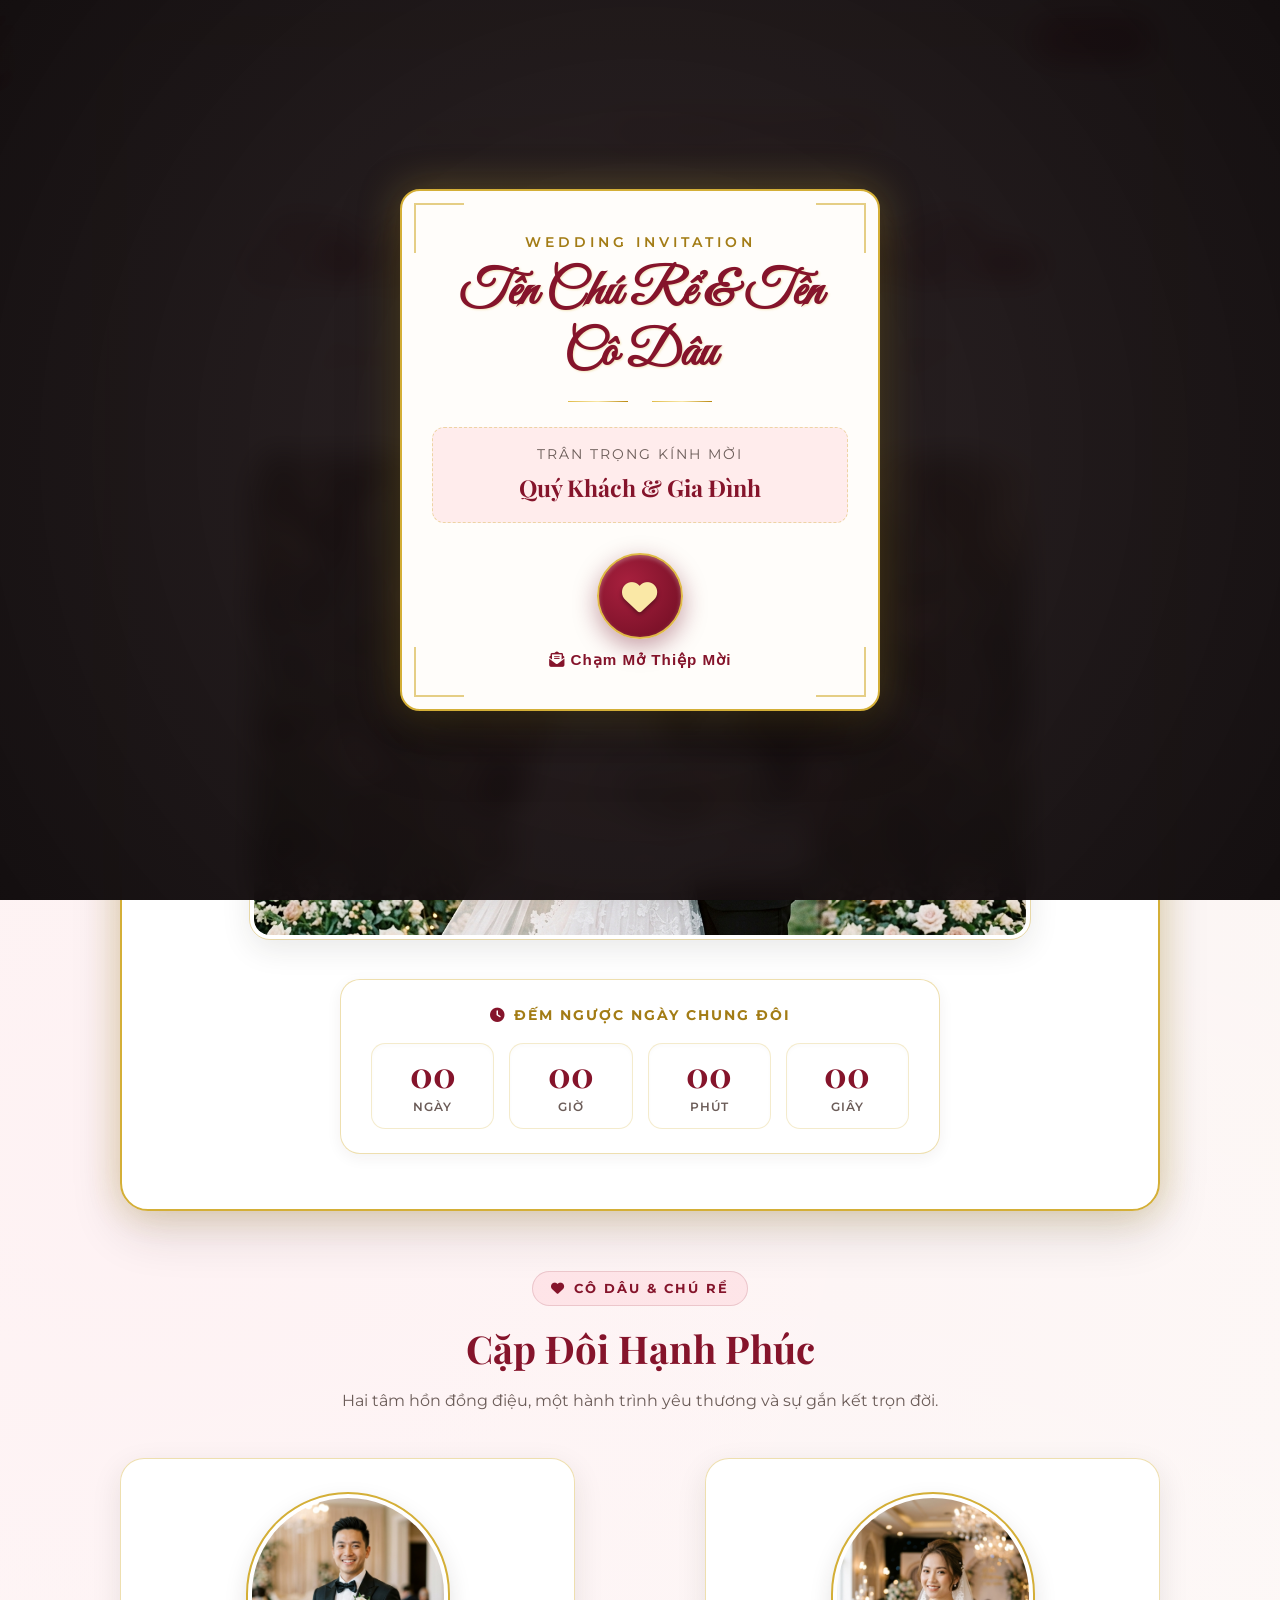
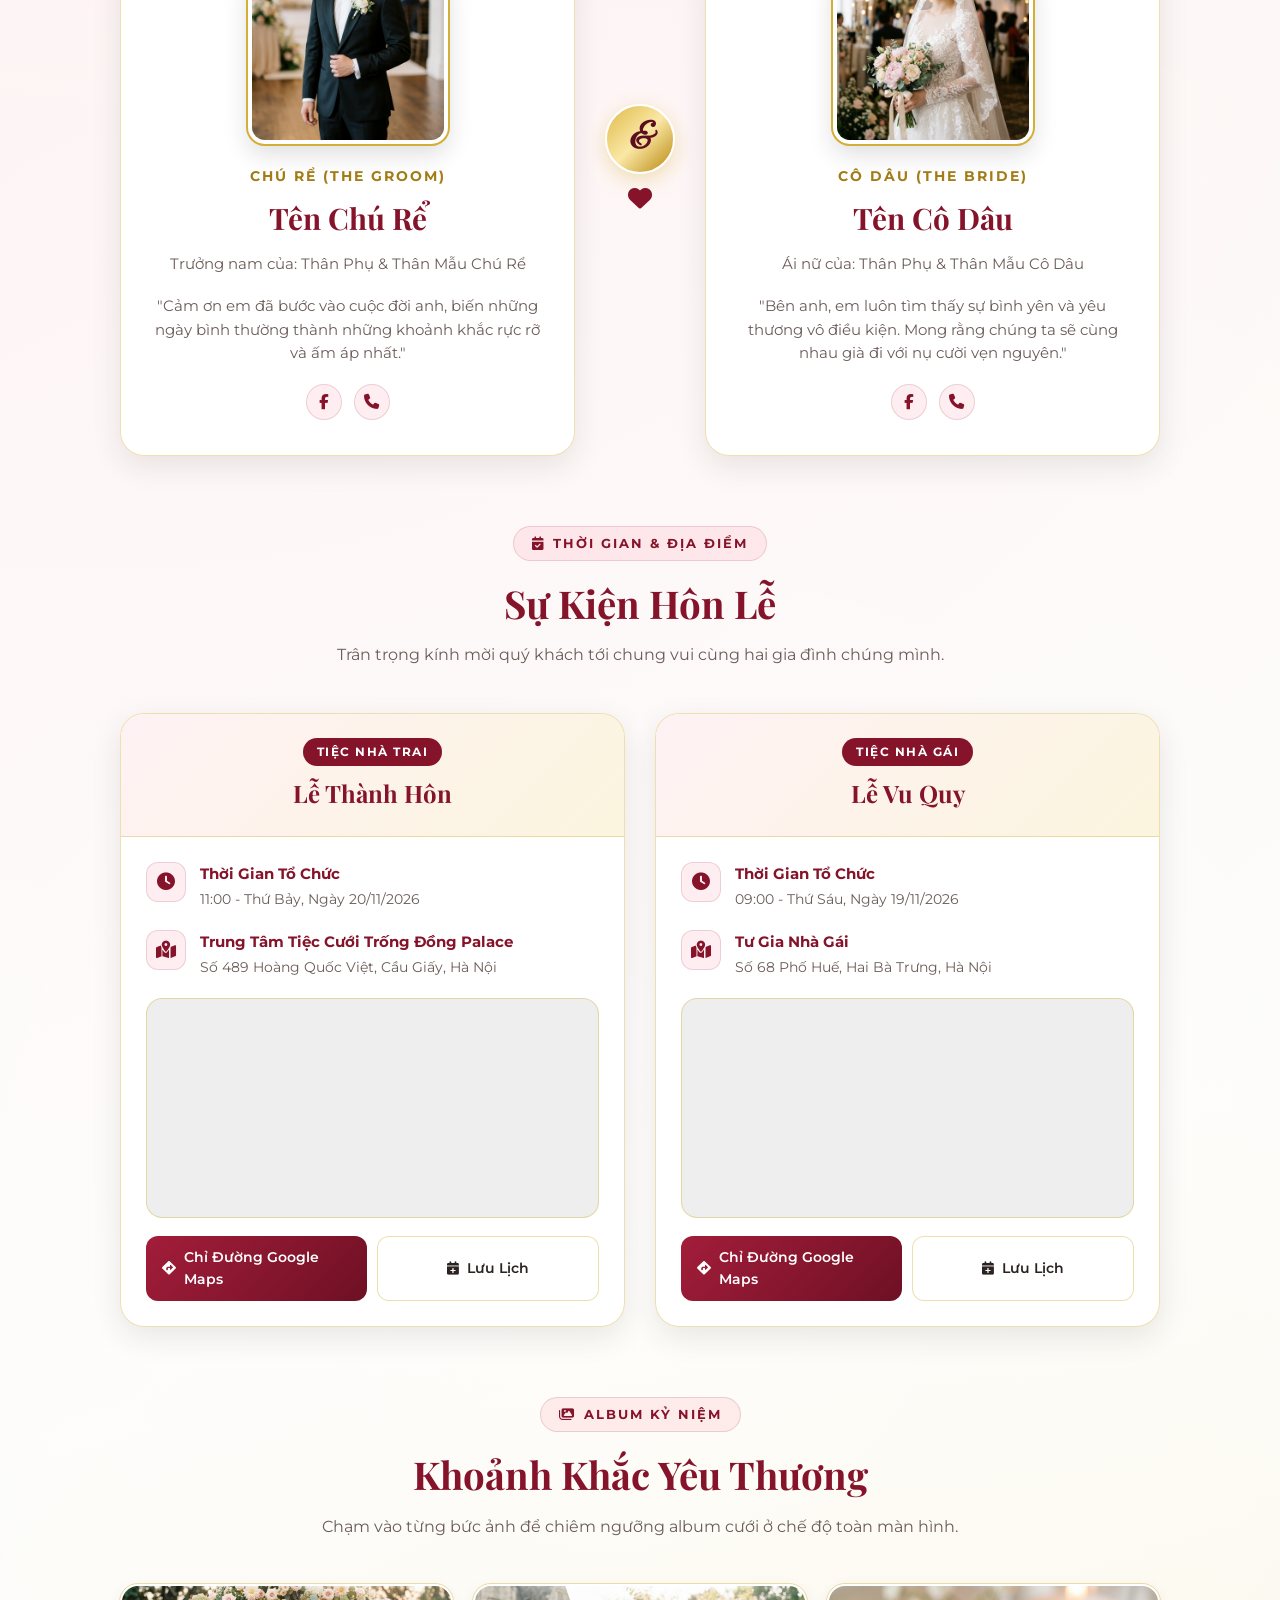
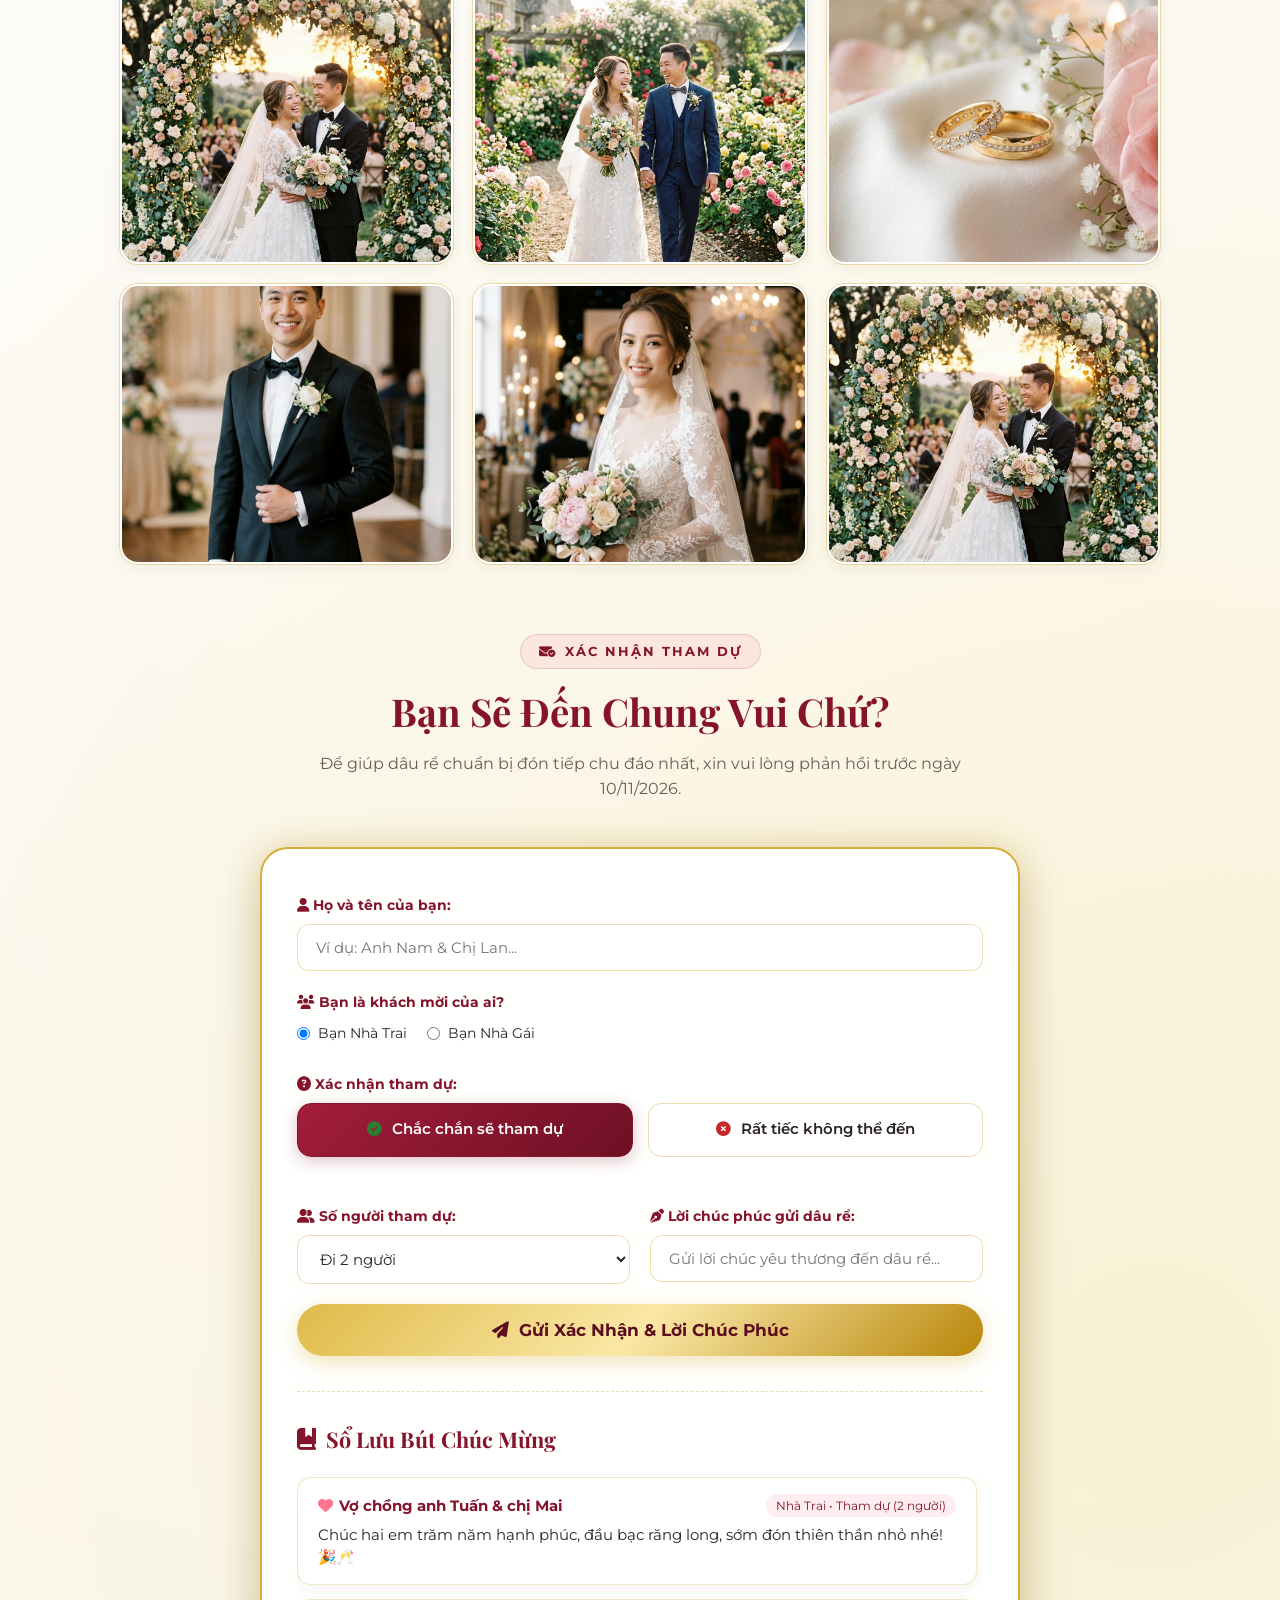
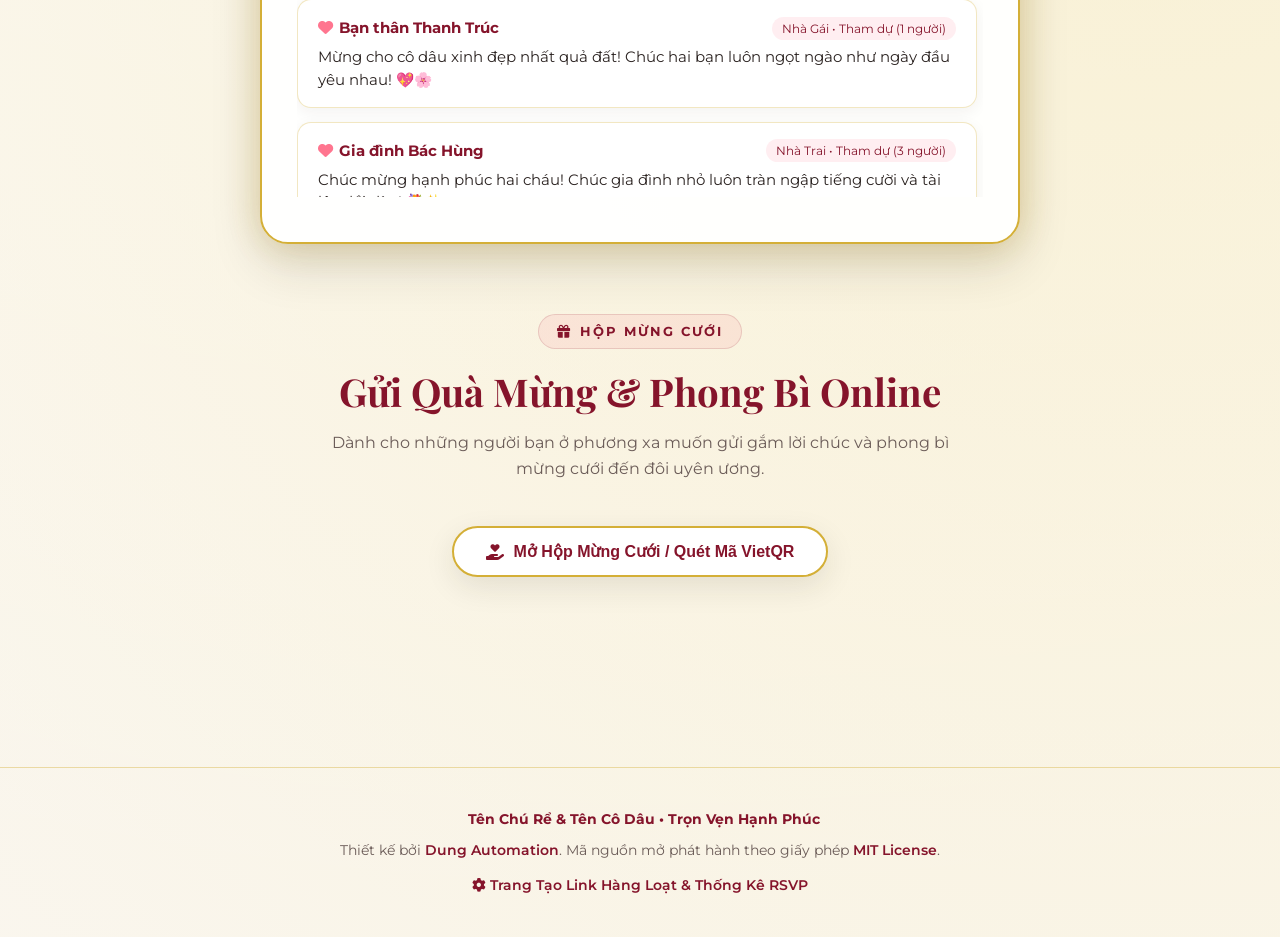
==== commit 03fa05f7: "feat: add compact slug guest links, 10 wedding templates, image customizer, and default names" ====
--- a/index.html
+++ b/index.html
@@ -3,12 +3,12 @@
 <head>
   <meta charset="UTF-8">
   <meta name="viewport" content="width=device-width, initial-scale=1.0, maximum-scale=1.0, user-scalable=no">
-  <title>Thiệp Cưới Online - Mạnh Dũng &amp; Mai Chi 💍✨</title>
-  <meta name="description" content="Trân trọng kính mời quý khách đến tham dự lễ thành hôn của Mạnh Dũng &amp; Mai Chi. Thiệp cưới online tương tác, nhạc nền lãng mạn, album ảnh và xác nhận tham dự RSVP.">
+  <title>Thiệp Cưới Online - Tên Chú Rể &amp; Tên Cô Dâu 💍✨</title>
+  <meta name="description" content="Trân trọng kính mời quý khách đến tham dự lễ thành hôn của Tên Chú Rể &amp; Tên Cô Dâu. Thiệp cưới online tương tác, nhạc nền lãng mạn, album ảnh và xác nhận tham dự RSVP.">
   <meta name="author" content="Dung Automation">
 
   <!-- OpenGraph Metadata for Facebook & Zalo Sharing -->
-  <meta property="og:title" content="Thiệp Cưới Online - Mạnh Dũng &amp; Mai Chi 💍✨">
+  <meta property="og:title" content="Thiệp Cưới Online - Tên Chú Rể &amp; Tên Cô Dâu 💍✨">
   <meta property="og:description" content="Trân trọng kính mời quý khách đến tham dự lễ thành hôn của chúng mình! Chạm để mở thiệp và xem thông tin hôn lễ.">
   <meta property="og:image" content="assets/images/wedding-hero.jpg">
   <meta property="og:type" content="website">
@@ -60,7 +60,7 @@
       <div class="envelope-decor-corner bottom-right"></div>
 
       <div class="envelope-subtitle">Wedding Invitation</div>
-      <h1 class="envelope-couple" id="envelope-couple-names">Mạnh Dũng &amp; Mai Chi</h1>
+      <h1 class="envelope-couple" id="envelope-couple-names">Tên Chú Rể &amp; Tên Cô Dâu</h1>
 
       <div class="envelope-divider">
         <i class="fa-solid fa-rings-wedding fa-beat"></i>
@@ -95,7 +95,7 @@
       </div>
 
       <div class="hero-wedding-announcement">Tới dự lễ thành hôn của</div>
-      <h1 class="hero-couple-names" id="hero-couple-names">Mạnh Dũng &amp; Mai Chi</h1>
+      <h1 class="hero-couple-names" id="hero-couple-names">Tên Chú Rể &amp; Tên Cô Dâu</h1>
 
       <p class="hero-quote">
         "Tình yêu không phải là nhìn nhau, mà là cùng nhau nhìn về một hướng. Thật hạnh phúc khi ngày trọng đại nhất cuộc đời chúng mình có sự hiện diện và chúc phúc của bạn!"
@@ -103,7 +103,7 @@
 
       <!-- Main Wedding Big Photo Frame -->
       <div class="hero-photo-frame">
-        <img src="assets/images/wedding-hero.jpg" alt="Ảnh cưới Mạnh Dũng &amp; Mai Chi">
+        <img src="assets/images/wedding-hero.jpg" alt="Ảnh cưới đẹp" id="hero-photo-img">
       </div>
 
       <!-- Real-time Wedding Countdown Timer -->
@@ -147,12 +147,12 @@
         <!-- Groom Card -->
         <div class="couple-card">
           <div class="couple-avatar-frame">
-            <img src="assets/images/groom.jpg" alt="Chú rể Nguyễn Mạnh Dũng">
+            <img src="assets/images/groom.jpg" alt="Chú rể" id="groom-avatar-img">
           </div>
           <div class="couple-role">Chú Rể (The Groom)</div>
-          <h3 class="couple-name" id="groom-fullname">Nguyễn Mạnh Dũng</h3>
+          <h3 class="couple-name" id="groom-fullname">Tên Chú Rể</h3>
           <p class="couple-bio" id="groom-parents">
-            Trưởng nam của: Ông Nguyễn Văn Tuấn &amp; Bà Trần Thị Thu
+            Trưởng nam của: Thân Phụ &amp; Thân Mẫu Chú Rể
           </p>
           <p class="couple-bio">
             "Cảm ơn em đã bước vào cuộc đời anh, biến những ngày bình thường thành những khoảnh khắc rực rỡ và ấm áp nhất."
@@ -172,12 +172,12 @@
         <!-- Bride Card -->
         <div class="couple-card">
           <div class="couple-avatar-frame">
-            <img src="assets/images/bride.jpg" alt="Cô dâu Lê Mai Chi">
+            <img src="assets/images/bride.jpg" alt="Cô dâu" id="bride-avatar-img">
           </div>
           <div class="couple-role">Cô Dâu (The Bride)</div>
-          <h3 class="couple-name" id="bride-fullname">Lê Mai Chi</h3>
+          <h3 class="couple-name" id="bride-fullname">Tên Cô Dâu</h3>
           <p class="couple-bio" id="bride-parents">
-            Ái nữ của: Ông Lê Quang Huy &amp; Bà Phạm Thị Lan
+            Ái nữ của: Thân Phụ &amp; Thân Mẫu Cô Dâu
           </p>
           <p class="couple-bio">
             "Bên anh, em luôn tìm thấy sự bình yên và yêu thương vô điều kiện. Mong rằng chúng ta sẽ cùng nhau già đi với nụ cười vẹn nguyên."
@@ -307,19 +307,19 @@
           <div class="gallery-overlay-badge"><i class="fa-solid fa-magnifying-glass-plus" style="margin-right:6px;"></i> Phóng to ảnh</div>
         </div>
         <div class="gallery-item">
-          <img src="assets/images/wedding-walk.jpg" alt="Khoảnh khắc dạo bước vườn hồng">
+          <img src="assets/images/wedding-walk.jpg" alt="Khoảnh khắc dạo bước vườn hồng" id="walk-photo-img">
           <div class="gallery-overlay-badge"><i class="fa-solid fa-magnifying-glass-plus" style="margin-right:6px;"></i> Phóng to ảnh</div>
         </div>
         <div class="gallery-item">
-          <img src="assets/images/wedding-rings.jpg" alt="Cặp nhẫn cưới kim cương vàng kim">
+          <img src="assets/images/wedding-rings.jpg" alt="Cặp nhẫn cưới kim cương vàng kim" id="rings-photo-img">
           <div class="gallery-overlay-badge"><i class="fa-solid fa-magnifying-glass-plus" style="margin-right:6px;"></i> Phóng to ảnh</div>
         </div>
         <div class="gallery-item">
-          <img src="assets/images/groom.jpg" alt="Chú rể Mạnh Dũng">
+          <img src="assets/images/groom.jpg" alt="Chú rể">
           <div class="gallery-overlay-badge"><i class="fa-solid fa-magnifying-glass-plus" style="margin-right:6px;"></i> Phóng to ảnh</div>
         </div>
         <div class="gallery-item">
-          <img src="assets/images/bride.jpg" alt="Cô dâu Mai Chi">
+          <img src="assets/images/bride.jpg" alt="Cô dâu">
           <div class="gallery-overlay-badge"><i class="fa-solid fa-magnifying-glass-plus" style="margin-right:6px;"></i> Phóng to ảnh</div>
         </div>
         <div class="gallery-item">
@@ -519,7 +519,7 @@
     <div style="max-width:800px; margin:0 auto; display:flex; flex-direction:column; align-items:center; gap:8px;">
       <div style="display:flex; align-items:center; gap:8px; font-weight:700; color:var(--ruby-primary);">
         <i class="fa-solid fa-rings-wedding" style="color:var(--gold-primary);"></i>
-        <span>Mạnh Dũng &amp; Mai Chi • Trọn Vẹn Hạnh Phúc</span>
+        <span>Tên Chú Rể &amp; Tên Cô Dâu • Trọn Vẹn Hạnh Phúc</span>
       </div>
       <p>
         Thiết kế bởi <a href="https://github.com/Dungautomation-dev" target="_blank" rel="noopener noreferrer">Dung Automation</a>. Mã nguồn mở phát hành theo giấy phép <a href="LICENSE" target="_blank">MIT License</a>.
--- a/assets/css/style.css
+++ b/assets/css/style.css
@@ -43,6 +43,355 @@
 
   --transition: all 0.35s cubic-bezier(0.25, 0.8, 0.25, 1);
 }
+
+/* --------------------------------------------------------------------------
+   10 Wedding Themes / Templates Presets
+   -------------------------------------------------------------------------- */
+/* Theme 1: Champagne Gold & Ruby (Default / Hoàng Gia Sang Trọng) */
+[data-theme="champagne-gold"] {
+  --gold-primary: #d4af37;
+  --gold-light: #f7ebbe;
+  --gold-dark: #a37c15;
+  --gold-gradient: linear-gradient(135deg, #dfba48 0%, #fae8a6 50%, #b8860b 100%);
+  --gold-glow: rgba(212, 175, 55, 0.35);
+  --ruby-primary: #85142b;
+  --ruby-dark: #5c0d1e;
+  --ruby-gradient: linear-gradient(135deg, #a31d3a 0%, #6e1024 100%);
+  --rose-blush: #ff758f;
+  --rose-light: #fff5f7;
+  --rose-soft: rgba(255, 117, 143, 0.12);
+  --ivory-base: #faf7f2;
+  --ivory-card: rgba(255, 255, 255, 0.94);
+  --text-main: #2b2321;
+}
+
+/* Theme 2: Rose Gold & Blush Pink (Hồng Pastel Lãng Mạn) */
+[data-theme="rose-gold"] {
+  --gold-primary: #b76e79;
+  --gold-light: #fbeae7;
+  --gold-dark: #914d57;
+  --gold-gradient: linear-gradient(135deg, #d88a95 0%, #fae1dc 50%, #b76e79 100%);
+  --gold-glow: rgba(183, 110, 121, 0.35);
+  --ruby-primary: #a83f5a;
+  --ruby-dark: #7a2339;
+  --ruby-gradient: linear-gradient(135deg, #c94c6d 0%, #8c2841 100%);
+  --rose-blush: #ff9ebb;
+  --rose-light: #fff0f5;
+  --rose-soft: rgba(255, 158, 187, 0.15);
+  --ivory-base: #fdf5f7;
+  --ivory-card: rgba(255, 255, 255, 0.95);
+  --text-main: #332025;
+}
+
+/* Theme 3: Emerald & Botanical Green (Khu Vườn Cổ Tích Rustic) */
+[data-theme="emerald-green"] {
+  --gold-primary: #c2a649;
+  --gold-light: #f7f1db;
+  --gold-dark: #8c7324;
+  --gold-gradient: linear-gradient(135deg, #d6bc5c 0%, #fcf7e6 50%, #ad9132 100%);
+  --gold-glow: rgba(194, 166, 73, 0.3);
+  --ruby-primary: #1f4e38;
+  --ruby-dark: #123324;
+  --ruby-gradient: linear-gradient(135deg, #2b6e50 0%, #153828 100%);
+  --rose-blush: #528c68;
+  --rose-light: #f0f7f2;
+  --rose-soft: rgba(82, 140, 104, 0.15);
+  --ivory-base: #f5f8f6;
+  --ivory-card: rgba(255, 255, 255, 0.95);
+  --text-main: #1c2b22;
+}
+
+/* Theme 4: Classic Minimalist Black & White (Cổ Điển Tinh Tế) */
+[data-theme="classic-bw"] {
+  --gold-primary: #8a8d91;
+  --gold-light: #eceef0;
+  --gold-dark: #55585c;
+  --gold-gradient: linear-gradient(135deg, #a1a4a8 0%, #d8dade 50%, #63666a 100%);
+  --gold-glow: rgba(138, 141, 145, 0.3);
+  --ruby-primary: #1a1a1a;
+  --ruby-dark: #000000;
+  --ruby-gradient: linear-gradient(135deg, #333333 0%, #0d0d0d 100%);
+  --rose-blush: #70757a;
+  --rose-light: #f5f5f7;
+  --rose-soft: rgba(0, 0, 0, 0.06);
+  --ivory-base: #fbfbfc;
+  --ivory-card: rgba(255, 255, 255, 0.96);
+  --text-main: #111111;
+}
+
+/* Theme 5: Ocean & Santorini Blue (Biển Xanh Thanh Bình) */
+[data-theme="ocean-blue"] {
+  --gold-primary: #c5a059;
+  --gold-light: #f7ecd7;
+  --gold-dark: #967431;
+  --gold-gradient: linear-gradient(135deg, #dbb66e 0%, #fdf5e7 50%, #b38b3f 100%);
+  --gold-glow: rgba(197, 160, 89, 0.3);
+  --ruby-primary: #0f3b5f;
+  --ruby-dark: #072238;
+  --ruby-gradient: linear-gradient(135deg, #185a91 0%, #0c3152 100%);
+  --rose-blush: #3498db;
+  --rose-light: #edf6fd;
+  --rose-soft: rgba(52, 152, 219, 0.15);
+  --ivory-base: #f2f7fb;
+  --ivory-card: rgba(255, 255, 255, 0.95);
+  --text-main: #142738;
+}
+
+/* Theme 6: Burgundy & Dark Plum (Rượu Vang Đằm Thắm) */
+[data-theme="burgundy"] {
+  --gold-primary: #d4af37;
+  --gold-light: #fceec5;
+  --gold-dark: #997816;
+  --gold-gradient: linear-gradient(135deg, #dfba48 0%, #fae8a6 50%, #b8860b 100%);
+  --gold-glow: rgba(212, 175, 55, 0.35);
+  --ruby-primary: #5c0919;
+  --ruby-dark: #3b030d;
+  --ruby-gradient: linear-gradient(135deg, #7d1025 0%, #470512 100%);
+  --rose-blush: #ad203d;
+  --rose-light: #fdf2f4;
+  --rose-soft: rgba(173, 32, 61, 0.15);
+  --ivory-base: #fcf4f5;
+  --ivory-card: rgba(255, 255, 255, 0.95);
+  --text-main: #2b1216;
+}
+
+/* Theme 7: Lavender & Lilac Dream (Oải Hương Mộng Mơ) */
+[data-theme="lavender"] {
+  --gold-primary: #a881af;
+  --gold-light: #f5ebf8;
+  --gold-dark: #7b5183;
+  --gold-gradient: linear-gradient(135deg, #bc94c4 0%, #faeffd 50%, #94699c 100%);
+  --gold-glow: rgba(168, 129, 175, 0.35);
+  --ruby-primary: #5b2c6f;
+  --ruby-dark: #381547;
+  --ruby-gradient: linear-gradient(135deg, #7d3c98 0%, #4a235a 100%);
+  --rose-blush: #bb8fce;
+  --rose-light: #faf4fc;
+  --rose-soft: rgba(187, 143, 206, 0.18);
+  --ivory-base: #f9f5fb;
+  --ivory-card: rgba(255, 255, 255, 0.95);
+  --text-main: #271730;
+}
+
+/* Theme 8: Warm Terracotta & Sunset (Cam Đất Hoàng Hôn) */
+[data-theme="terracotta"] {
+  --gold-primary: #d97d4a;
+  --gold-light: #fae7dc;
+  --gold-dark: #9e4f21;
+  --gold-gradient: linear-gradient(135deg, #e68d5c 0%, #fdf0e9 50%, #bd6433 100%);
+  --gold-glow: rgba(217, 125, 74, 0.35);
+  --ruby-primary: #a04000;
+  --ruby-dark: #6e2c00;
+  --ruby-gradient: linear-gradient(135deg, #ba4a00 0%, #783000 100%);
+  --rose-blush: #e59866;
+  --rose-light: #fef5ee;
+  --rose-soft: rgba(229, 152, 102, 0.18);
+  --ivory-base: #fcf7f3;
+  --ivory-card: rgba(255, 255, 255, 0.95);
+  --text-main: #362115;
+}
+
+/* Theme 9: Royal Lotus Traditional (Truyền Thống Sen Hồng & Chữ Hỷ) */
+[data-theme="lotus-traditional"] {
+  --gold-primary: #e5a912;
+  --gold-light: #fcf0cb;
+  --gold-dark: #a87905;
+  --gold-gradient: linear-gradient(135deg, #f1c40f 0%, #fff7d6 50%, #c99307 100%);
+  --gold-glow: rgba(229, 169, 18, 0.4);
+  --ruby-primary: #b81d24;
+  --ruby-dark: #7a0e13;
+  --ruby-gradient: linear-gradient(135deg, #d32f2f 0%, #8e151b 100%);
+  --rose-blush: #e84393;
+  --rose-light: #fff2f6;
+  --rose-soft: rgba(232, 67, 147, 0.16);
+  --ivory-base: #fff7f7;
+  --ivory-card: rgba(255, 255, 255, 0.95);
+  --text-main: #331517;
+}
+
+/* Theme 10: Celestial Starry Night (Bầu Trời Đầy Sao - Dark Luxury) */
+[data-theme="starry-night"] {
+  --gold-primary: #ffd700;
+  --gold-light: #fff5cc;
+  --gold-dark: #c4a700;
+  --gold-gradient: linear-gradient(135deg, #f9ca24 0%, #fffa65 50%, #f0932b 100%);
+  --gold-glow: rgba(255, 215, 0, 0.45);
+  --ruby-primary: #e0a96d;
+  --ruby-dark: #aa7a44;
+  --ruby-gradient: linear-gradient(135deg, #f39c12 0%, #d35400 100%);
+  --rose-blush: #f39c12;
+  --rose-light: rgba(255, 215, 0, 0.12);
+  --rose-soft: rgba(255, 215, 0, 0.15);
+  --ivory-base: #0c1017;
+  --ivory-card: rgba(20, 26, 38, 0.96);
+  --ivory-glass: rgba(20, 26, 38, 0.88);
+  --text-main: #f3f4f6;
+  --text-muted: #9ca3af;
+  --border-gold: rgba(255, 215, 0, 0.4);
+}
+
+/* --------------------------------------------------------------------------
+   Template Preview Cards UI (Admin Settings)
+   -------------------------------------------------------------------------- */
+.theme-selector-grid {
+  display: grid;
+  grid-template-columns: repeat(auto-fill, minmax(200px, 1fr));
+  gap: 16px;
+  margin-top: 15px;
+}
+
+.theme-card-preview {
+  background: var(--ivory-card);
+  border: 2px solid #e0d7d7;
+  border-radius: 16px;
+  padding: 16px;
+  cursor: pointer;
+  transition: var(--transition);
+  position: relative;
+  text-align: left;
+}
+
+.theme-card-preview:hover {
+  transform: translateY(-4px);
+  border-color: var(--gold-primary);
+  box-shadow: 0 8px 25px rgba(0, 0, 0, 0.1);
+}
+
+.theme-card-preview.active {
+  border-color: var(--ruby-primary);
+  box-shadow: 0 0 0 3px var(--rose-soft), 0 8px 20px rgba(0, 0, 0, 0.12);
+  background: #fff;
+}
+
+.theme-active-tag {
+  position: absolute;
+  top: 10px;
+  right: 10px;
+  background: var(--ruby-primary);
+  color: #fff;
+  font-size: 0.7rem;
+  font-weight: 700;
+  padding: 2px 8px;
+  border-radius: 10px;
+  display: none;
+}
+
+.theme-card-preview.active .theme-active-tag {
+  display: inline-block;
+}
+
+.theme-chips-row {
+  display: flex;
+  gap: 6px;
+  margin-bottom: 12px;
+}
+
+.theme-color-chip {
+  width: 22px;
+  height: 22px;
+  border-radius: 50%;
+  border: 1px solid rgba(0, 0, 0, 0.15);
+  box-shadow: 0 2px 4px rgba(0, 0, 0, 0.1);
+}
+
+.theme-preview-name {
+  font-size: 0.95rem;
+  font-weight: 700;
+  color: var(--text-main);
+  margin-bottom: 4px;
+}
+
+.theme-preview-desc {
+  font-size: 0.78rem;
+  color: var(--text-muted);
+  line-height: 1.4;
+}
+
+/* --------------------------------------------------------------------------
+   Image Customizer UI (Admin Settings)
+   -------------------------------------------------------------------------- */
+.image-manager-grid {
+  display: grid;
+  grid-template-columns: repeat(auto-fill, minmax(240px, 1fr));
+  gap: 20px;
+  margin-top: 15px;
+}
+
+.image-custom-card {
+  background: #fff;
+  border: 1px solid var(--border-gold);
+  border-radius: 16px;
+  padding: 16px;
+  display: flex;
+  flex-direction: column;
+  box-shadow: var(--shadow-sm);
+  transition: var(--transition);
+}
+
+.image-custom-card:hover {
+  box-shadow: var(--shadow-md);
+  border-color: var(--ruby-primary);
+}
+
+.image-custom-title {
+  font-size: 0.95rem;
+  font-weight: 700;
+  color: var(--ruby-primary);
+  margin-bottom: 10px;
+  display: flex;
+  align-items: center;
+  gap: 6px;
+}
+
+.image-preview-thumbnail {
+  width: 100%;
+  height: 160px;
+  border-radius: 12px;
+  overflow: hidden;
+  background: #f0f0f0;
+  border: 1px solid #ddd;
+  margin-bottom: 12px;
+  position: relative;
+}
+
+.image-preview-thumbnail img {
+  width: 100%;
+  height: 100%;
+  object-fit: cover;
+  display: block;
+}
+
+.image-custom-actions {
+  display: flex;
+  flex-direction: column;
+  gap: 8px;
+}
+
+.btn-upload-label {
+  display: flex;
+  align-items: center;
+  justify-content: center;
+  gap: 6px;
+  padding: 8px 12px;
+  background: var(--rose-soft);
+  color: var(--ruby-primary);
+  border: 1px dashed var(--border-soft);
+  border-radius: 8px;
+  font-size: 0.82rem;
+  font-weight: 600;
+  cursor: pointer;
+  transition: var(--transition);
+}
+
+.btn-upload-label:hover {
+  background: var(--ruby-primary);
+  color: #fff;
+}
+
+.btn-upload-label input[type="file"] {
+  display: none;
+}
+
 
 /* --------------------------------------------------------------------------
    Global Reset & Base Layout
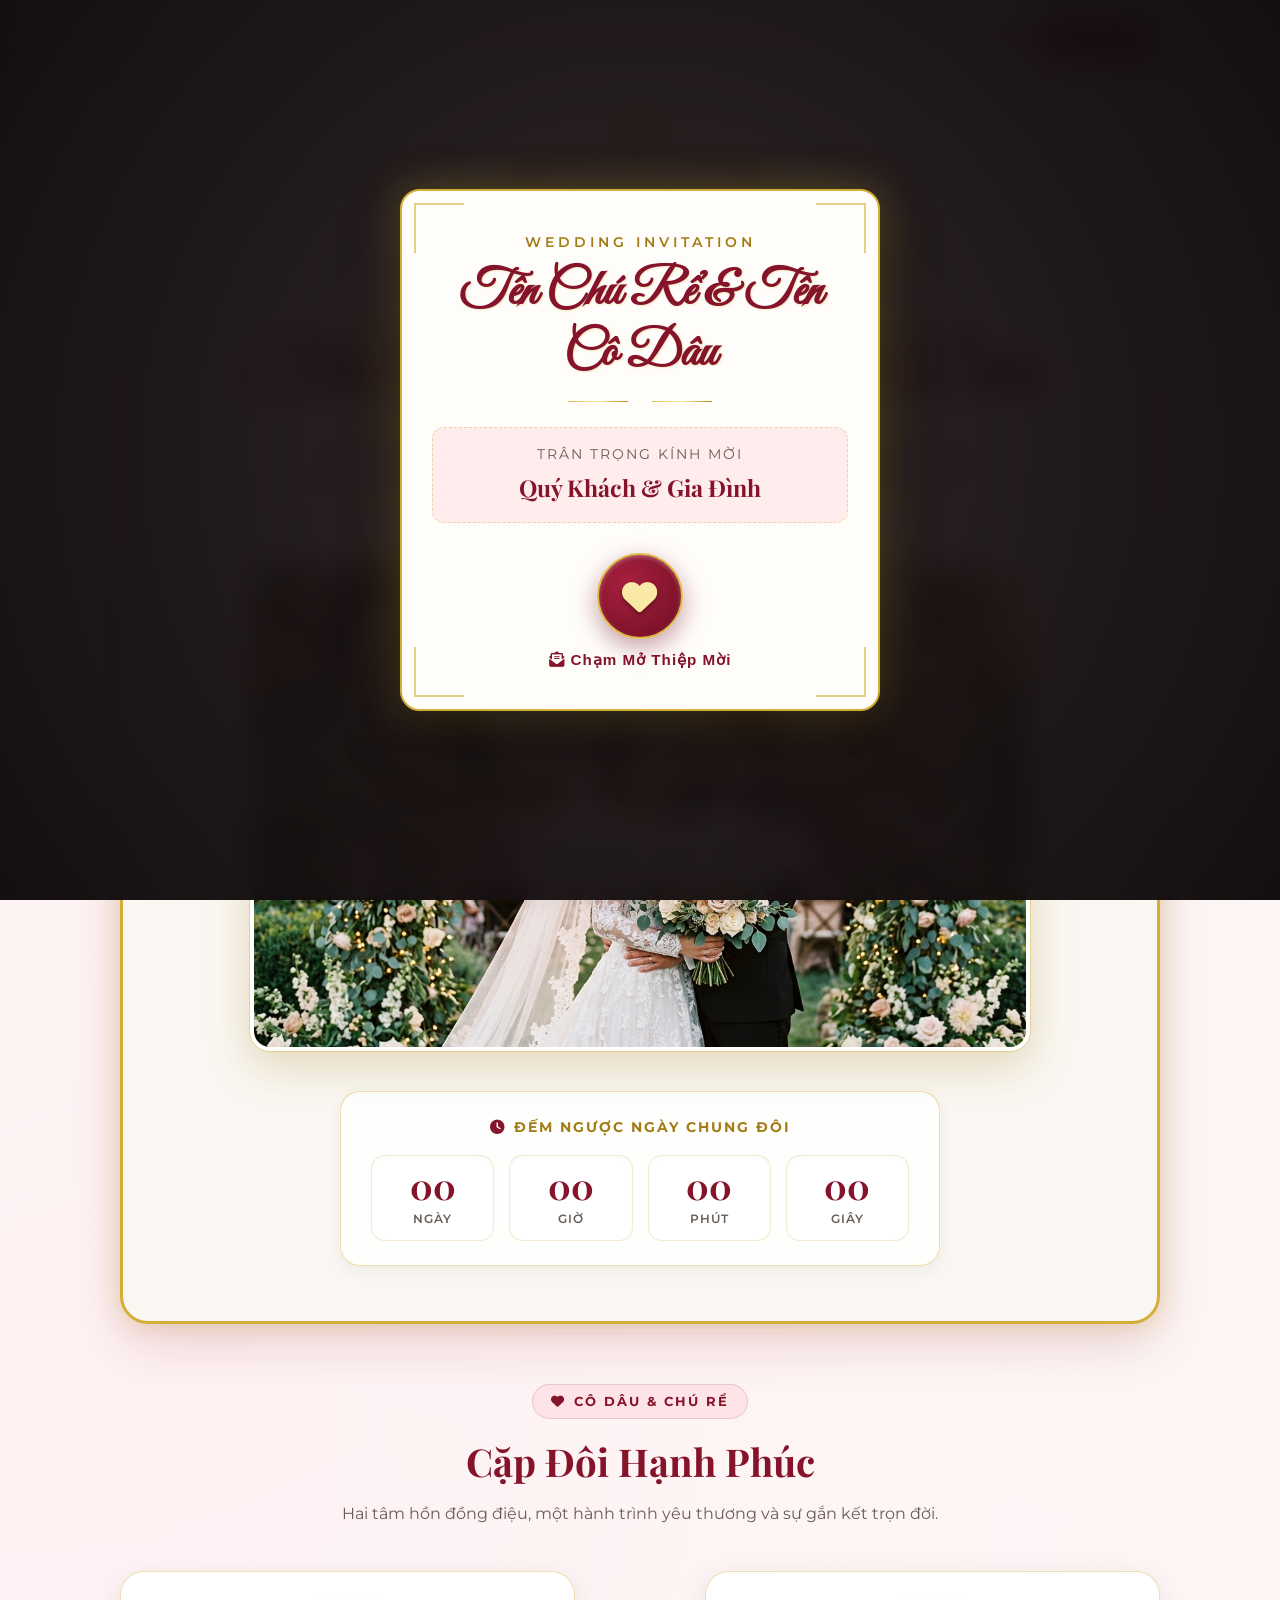
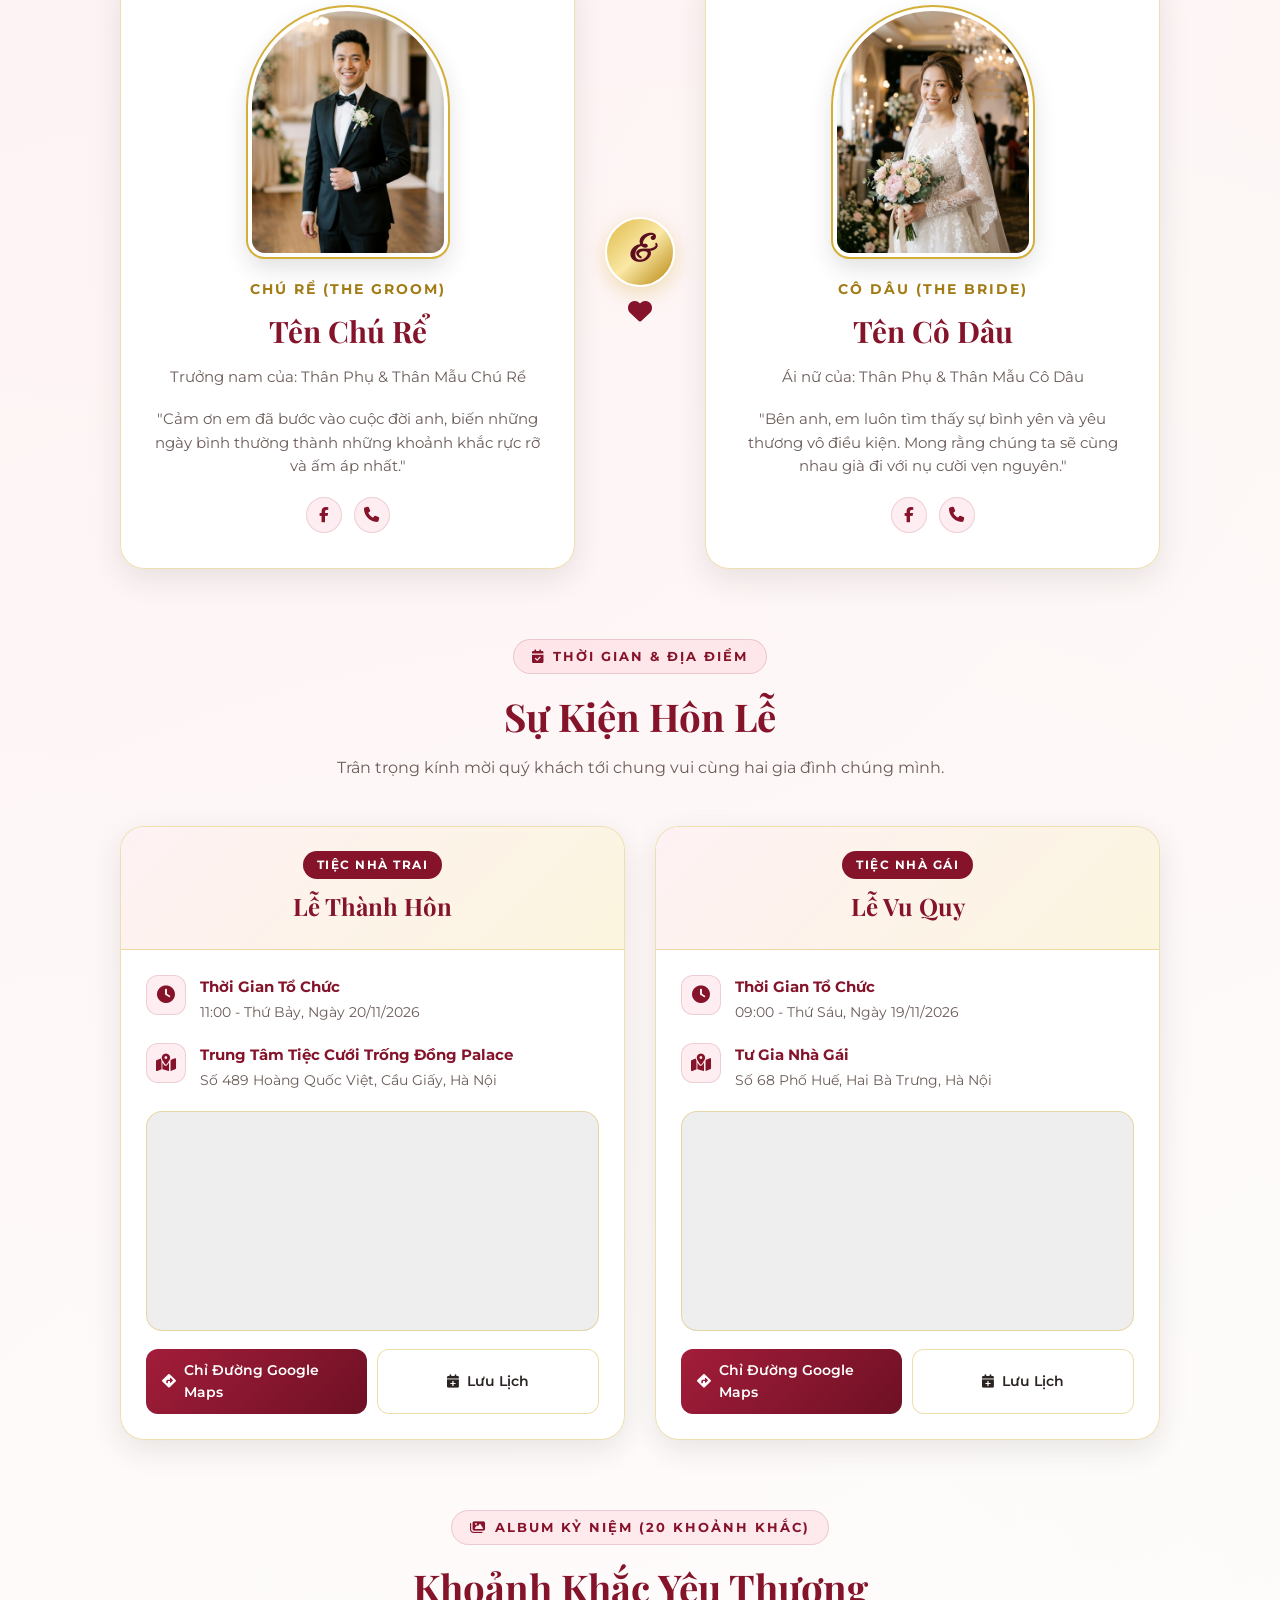
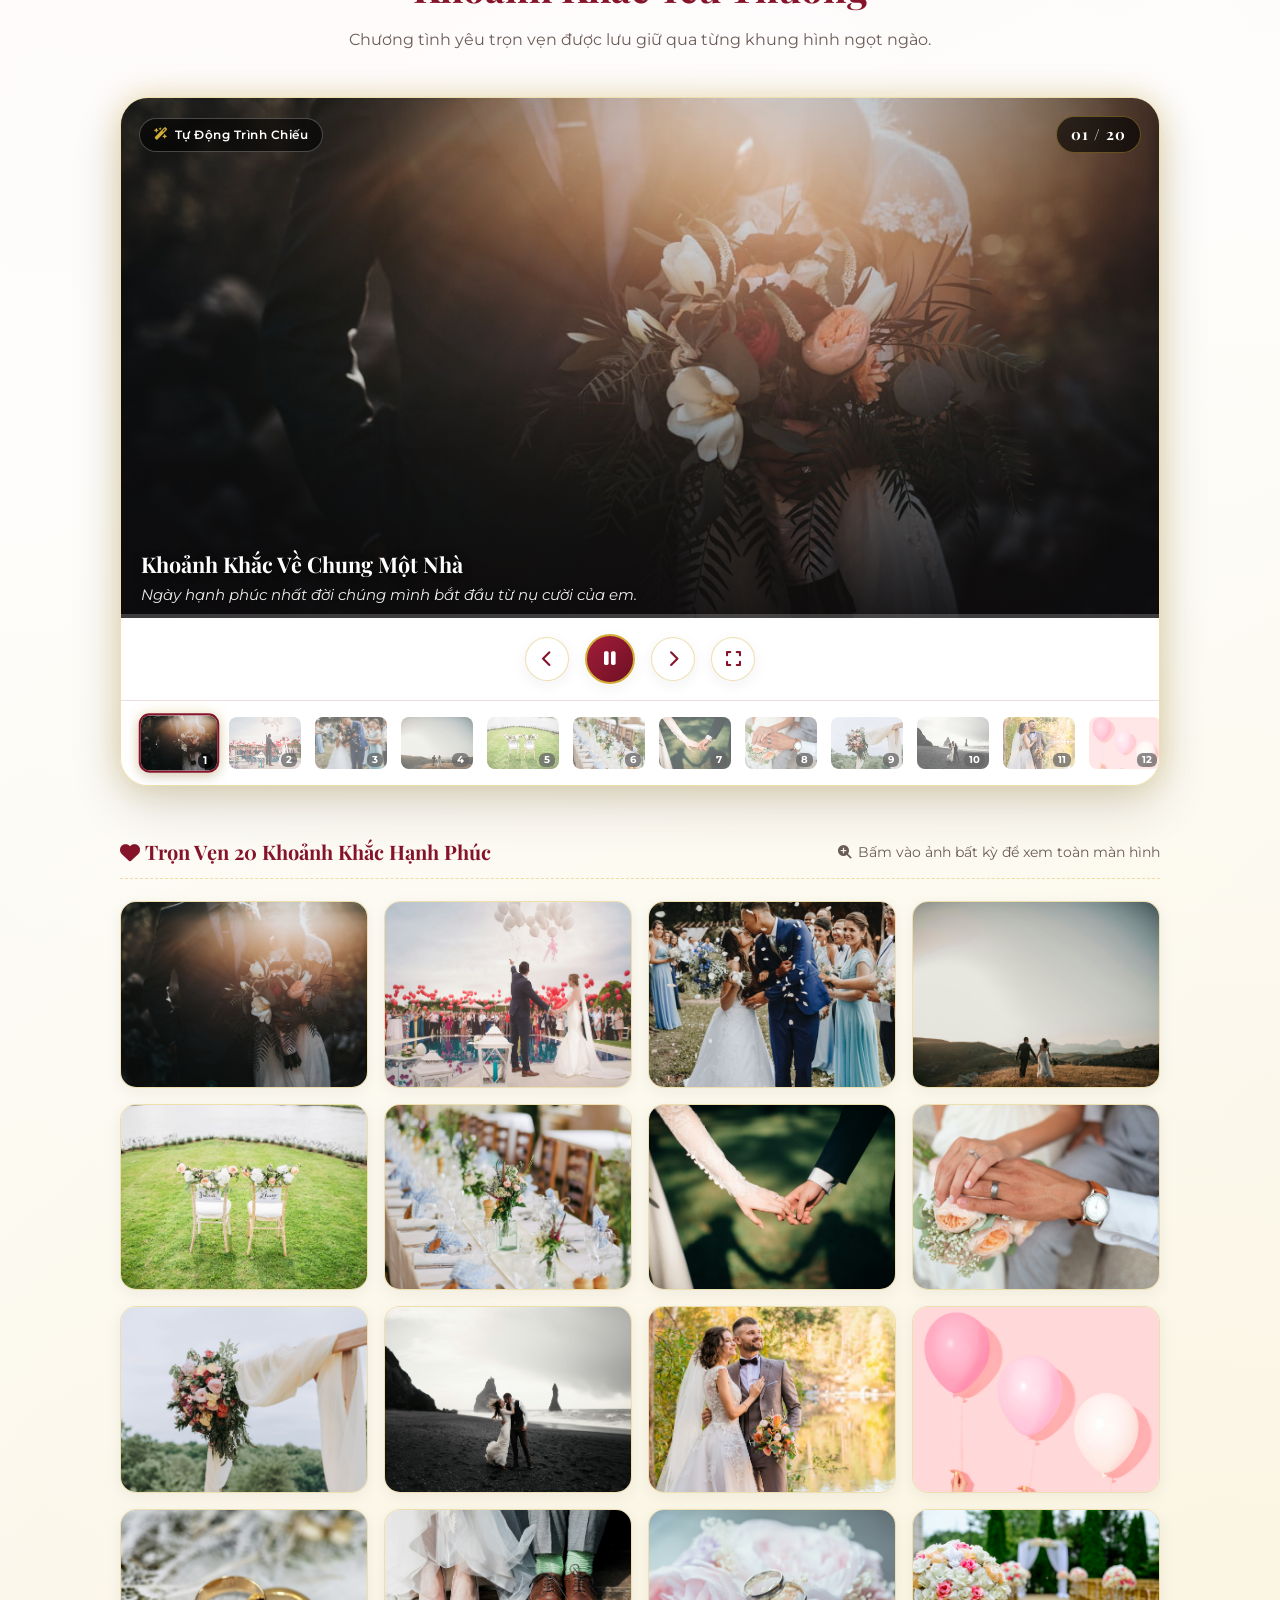
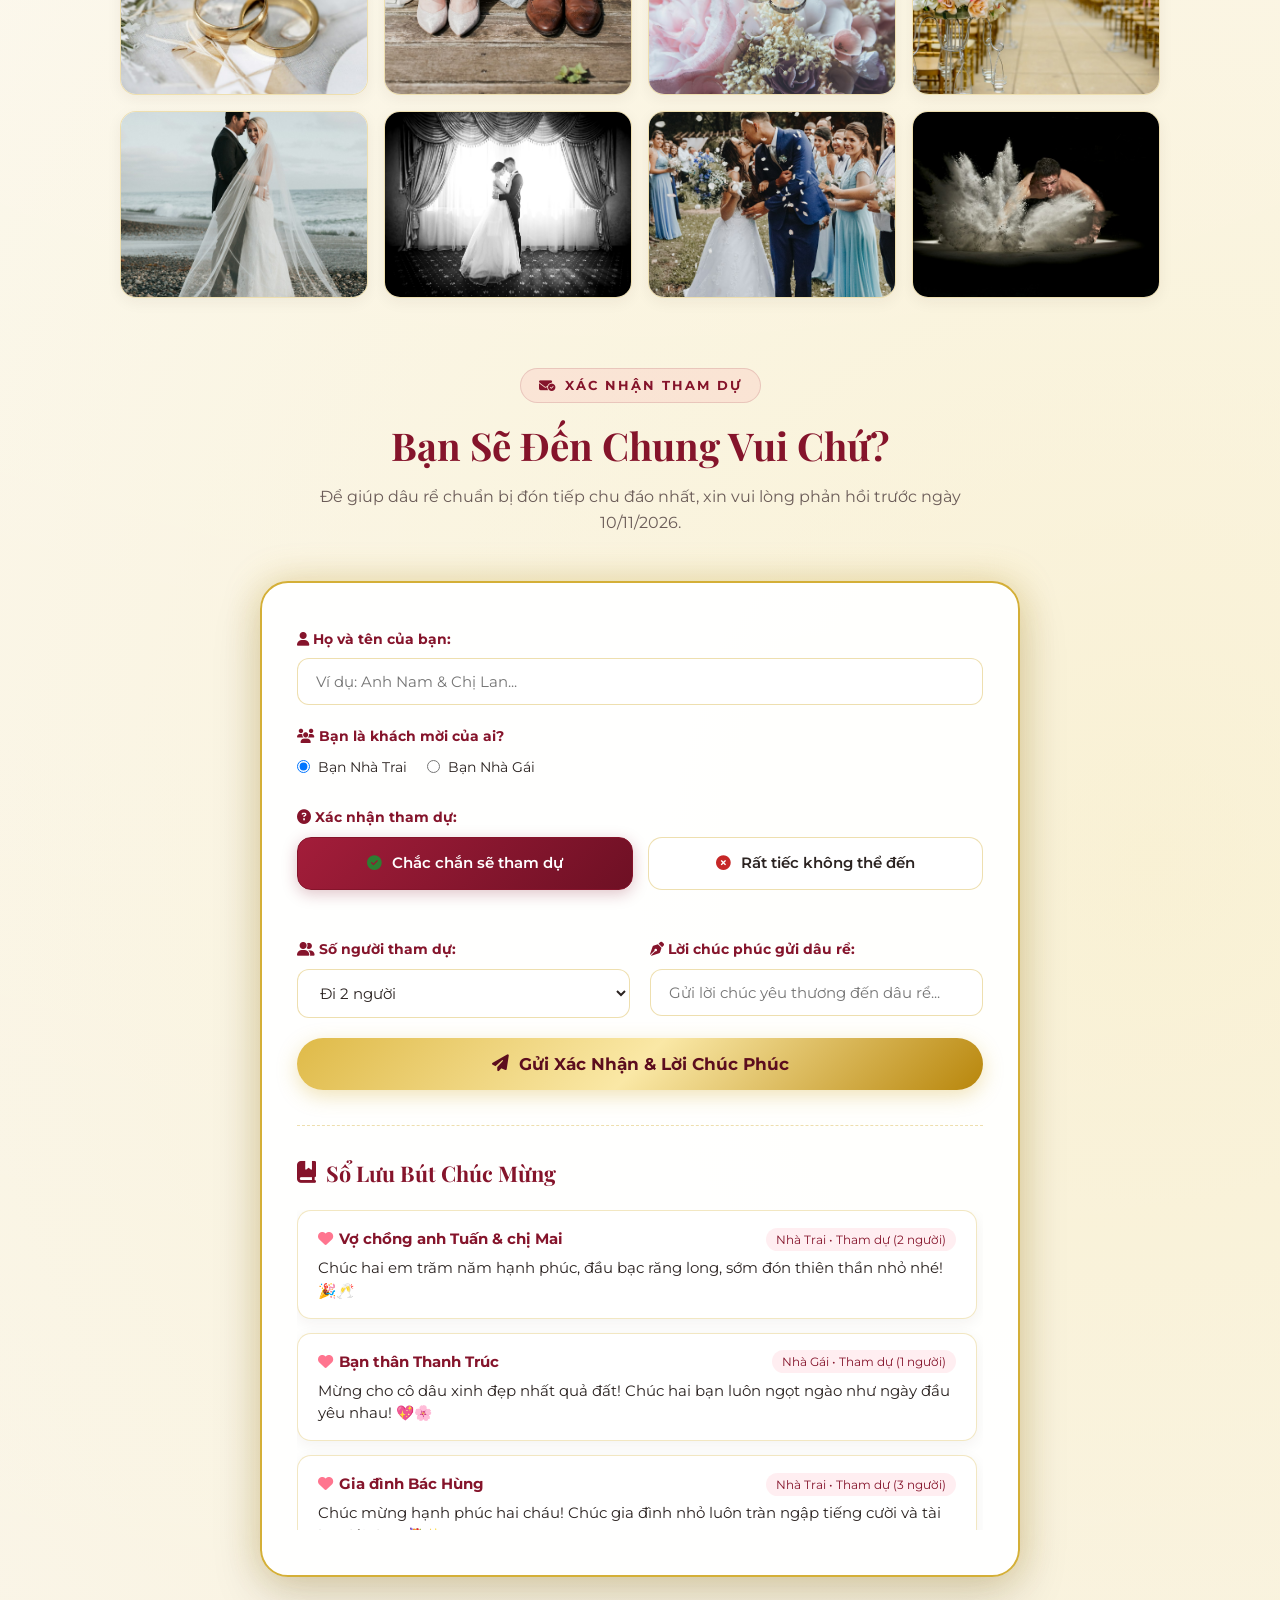
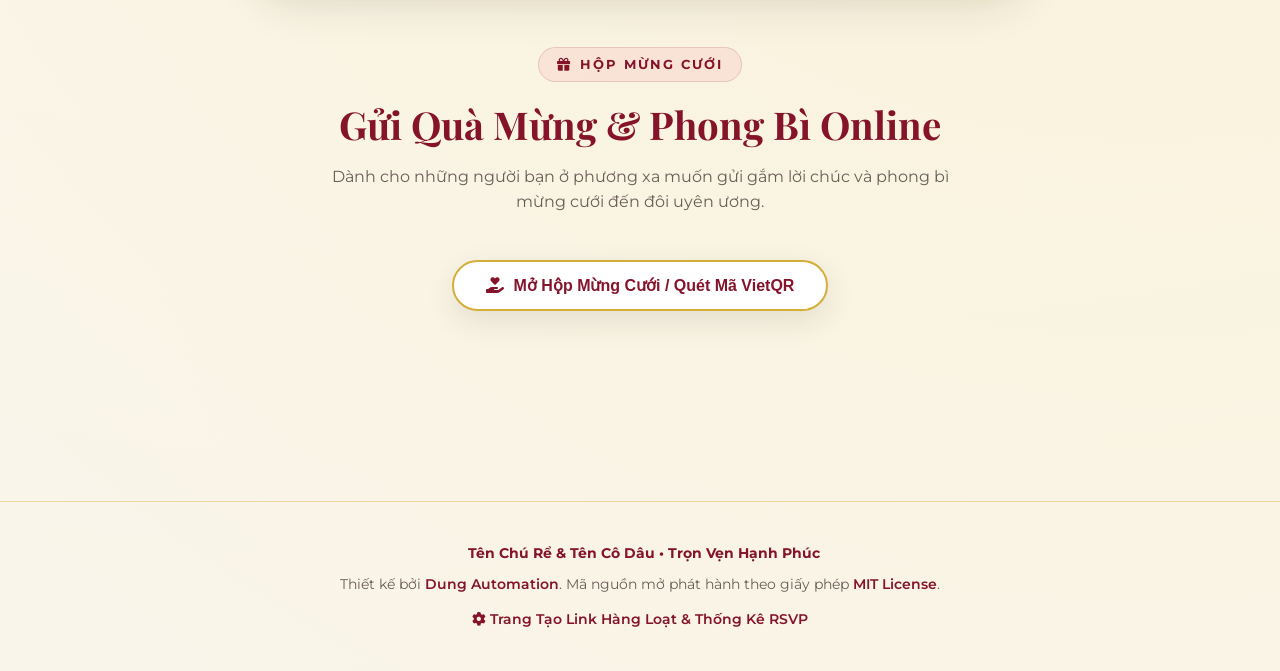
==== commit a8682862: "feat: upgrade 10 distinct wedding template archetypes and 20-photo automated slideshow album - Trans" ====
--- a/index.html
+++ b/index.html
@@ -16,10 +16,10 @@
   <!-- Favicon -->
   <link rel="icon" href="assets/images/wedding-rings.jpg" type="image/jpeg">
 
-  <!-- Google Fonts: Great Vibes, Dancing Script, Playfair Display, Montserrat, Be Vietnam Pro -->
+  <!-- Google Fonts for 10 Unique Wedding Template Archetypes -->
   <link rel="preconnect" href="https://fonts.googleapis.com">
   <link rel="preconnect" href="https://fonts.gstatic.com" crossorigin>
-  <link href="https://fonts.googleapis.com/css2?family=Dancing+Script:wght@700&family=Great+Vibes&family=Montserrat:wght@400;500;600;700&family=Playfair+Display:ital,wght@0,600;0,700;1,600&family=Be+Vietnam+Pro:wght@400;500;600;700&display=swap" rel="stylesheet">
+  <link href="https://fonts.googleapis.com/css2?family=Alex+Brush&family=Caveat:wght@600;700&family=Cinzel:wght@600;700;900&family=Cormorant+Garamond:ital,wght@0,600;0,700;1,600&family=Courier+Prime:ital,wght@0,400;0,700;1,400&family=Dancing+Script:wght@700&family=Great+Vibes&family=Montserrat:wght@400;500;600;700&family=Playfair+Display:ital,wght@0,600;0,700;1,600&family=Be+Vietnam+Pro:wght@400;500;600;700&display=swap" rel="stylesheet">
 
   <!-- Font Awesome 6 Icons -->
   <link rel="stylesheet" href="https://cdnjs.cloudflare.com/ajax/libs/font-awesome/6.5.1/css/all.min.css">
@@ -88,7 +88,10 @@
   <main class="main-wrapper">
 
     <!-- Hero Card Section -->
-    <section class="hero-card">
+    <section class="hero-card" id="main-hero-card">
+      <!-- Distinct Theme Archetype Top Banner (Newspaper Masthead, Film Credits, Song Hy Medallion, Vogue Issue, etc.) -->
+      <div class="theme-masthead-banner" id="theme-masthead-banner"></div>
+
       <div class="hero-guest-callout">
         <span class="guest-title">Trân trọng kính mời:</span>
         <span class="guest-highlight" id="hero-guest-name">Quý Khách &amp; Gia Đình</span>
@@ -102,8 +105,10 @@
       </p>
 
       <!-- Main Wedding Big Photo Frame -->
-      <div class="hero-photo-frame">
+      <div class="hero-photo-frame" id="main-hero-photo-frame">
+        <div class="theme-frame-ornament" id="theme-frame-ornament"></div>
         <img src="assets/images/wedding-hero.jpg" alt="Ảnh cưới đẹp" id="hero-photo-img">
+        <div class="theme-polaroid-caption" id="theme-polaroid-caption">Forever &amp; Always • 2026 ♡</div>
       </div>
 
       <!-- Real-time Wedding Countdown Timer -->
@@ -292,40 +297,71 @@
     </section>
 
     <!-- ========================================================================
-         5. WEDDING PHOTO ALBUM GALLERY SECTION
+         5. WEDDING PHOTO ALBUM GALLERY SECTION (20-PHOTO AUTO SLIDESHOW)
          ======================================================================== -->
-    <section class="gallery-section">
+    <section class="gallery-section" id="gallery-section">
       <div class="section-heading">
-        <span class="section-tag"><i class="fa-solid fa-images"></i> Album Kỷ Niệm</span>
+        <span class="section-tag"><i class="fa-solid fa-images"></i> Album Kỷ Niệm (20 Khoảnh Khắc)</span>
         <h2 class="section-title">Khoảnh Khắc Yêu Thương</h2>
-        <p class="section-subtitle">Chạm vào từng bức ảnh để chiêm ngưỡng album cưới ở chế độ toàn màn hình.</p>
-      </div>
-
-      <div class="gallery-grid">
-        <div class="gallery-item">
-          <img src="assets/images/wedding-hero.jpg" alt="Lễ thành hôn dưới vòm hoa">
-          <div class="gallery-overlay-badge"><i class="fa-solid fa-magnifying-glass-plus" style="margin-right:6px;"></i> Phóng to ảnh</div>
-        </div>
-        <div class="gallery-item">
-          <img src="assets/images/wedding-walk.jpg" alt="Khoảnh khắc dạo bước vườn hồng" id="walk-photo-img">
-          <div class="gallery-overlay-badge"><i class="fa-solid fa-magnifying-glass-plus" style="margin-right:6px;"></i> Phóng to ảnh</div>
-        </div>
-        <div class="gallery-item">
-          <img src="assets/images/wedding-rings.jpg" alt="Cặp nhẫn cưới kim cương vàng kim" id="rings-photo-img">
-          <div class="gallery-overlay-badge"><i class="fa-solid fa-magnifying-glass-plus" style="margin-right:6px;"></i> Phóng to ảnh</div>
-        </div>
-        <div class="gallery-item">
-          <img src="assets/images/groom.jpg" alt="Chú rể">
-          <div class="gallery-overlay-badge"><i class="fa-solid fa-magnifying-glass-plus" style="margin-right:6px;"></i> Phóng to ảnh</div>
-        </div>
-        <div class="gallery-item">
-          <img src="assets/images/bride.jpg" alt="Cô dâu">
-          <div class="gallery-overlay-badge"><i class="fa-solid fa-magnifying-glass-plus" style="margin-right:6px;"></i> Phóng to ảnh</div>
-        </div>
-        <div class="gallery-item">
-          <img src="assets/images/wedding-hero.jpg" alt="Trọn vẹn hạnh phúc">
-          <div class="gallery-overlay-badge"><i class="fa-solid fa-magnifying-glass-plus" style="margin-right:6px;"></i> Phóng to ảnh</div>
-        </div>
+        <p class="section-subtitle">Chương tình yêu trọn vẹn được lưu giữ qua từng khung hình ngọt ngào.</p>
+      </div>
+
+      <!-- Featured Romantic Auto-Slideshow Container -->
+      <div class="wedding-slideshow-container" id="wedding-slideshow-container">
+        <!-- Stage Frame -->
+        <div class="slideshow-stage" id="slideshow-stage" title="Chạm để phóng to xem ảnh full">
+          <img src="assets/images/gallery-1.jpg" alt="Khoảnh khắc kỷ niệm" id="slideshow-current-img" class="slideshow-current-img slide-active">
+          
+          <!-- Romantic Ken-Burns Vignette Overlay -->
+          <div class="slideshow-vignette-overlay"></div>
+
+          <!-- Top Badge & Auto-Play Status -->
+          <div class="slideshow-top-bar">
+            <span class="slideshow-mode-badge"><i class="fa-solid fa-wand-magic-sparkles"></i> Tự Động Trình Chiếu</span>
+            <span class="slideshow-counter" id="slideshow-slide-counter">01 / 20</span>
+          </div>
+
+          <!-- Bottom Romantic Caption -->
+          <div class="slideshow-caption-overlay">
+            <h3 class="slideshow-title" id="slideshow-slide-title">Khoảnh Khắc Về Chung Một Nhà</h3>
+            <p class="slideshow-caption" id="slideshow-slide-caption">Ngày hạnh phúc nhất đời chúng mình bắt đầu từ nụ cười của em.</p>
+          </div>
+
+          <!-- Smooth Progress Bar -->
+          <div class="slideshow-progress-track">
+            <div class="slideshow-progress-bar running" id="slideshow-progress-bar"></div>
+          </div>
+        </div>
+
+        <!-- Interactive Control Bar -->
+        <div class="slideshow-controls-bar">
+          <button type="button" class="slideshow-ctrl-btn" id="btn-slideshow-prev" title="Ảnh trước">
+            <i class="fa-solid fa-chevron-left"></i>
+          </button>
+          <button type="button" class="slideshow-ctrl-btn btn-playpause" id="btn-slideshow-playpause" title="Tạm dừng / Tiếp tục">
+            <i class="fa-solid fa-pause"></i>
+          </button>
+          <button type="button" class="slideshow-ctrl-btn" id="btn-slideshow-next" title="Ảnh tiếp theo">
+            <i class="fa-solid fa-chevron-right"></i>
+          </button>
+          <button type="button" class="slideshow-ctrl-btn btn-fs" id="btn-slideshow-fullscreen" title="Xem toàn màn hình">
+            <i class="fa-solid fa-expand"></i>
+          </button>
+        </div>
+
+        <!-- Horizontal Scrollable Thumbnails Strip (20 Photos) -->
+        <div class="slideshow-thumbnails-strip" id="slideshow-thumbnails">
+          <!-- Dynamically populated with 20 mini thumbnails by gallery.js -->
+        </div>
+      </div>
+
+      <!-- 20-Photo Mosaic Wall (Masonry Photo Grid) -->
+      <div class="mosaic-gallery-header">
+        <h3 class="mosaic-section-title"><i class="fa-solid fa-heart" style="color:var(--ruby-primary);"></i> Trọn Vẹn 20 Khoảnh Khắc Hạnh Phúc</h3>
+        <span class="mosaic-section-hint"><i class="fa-solid fa-magnifying-glass-plus"></i> Bấm vào ảnh bất kỳ để xem toàn màn hình</span>
+      </div>
+      <div class="gallery-mosaic-grid" id="gallery-mosaic-grid">
+        <!-- Dynamically populated with 20 photo cards by gallery.js -->
       </div>
     </section>
 
@@ -469,14 +505,26 @@
   </div>
 
   <!-- ========================================================================
-       MODAL: FULLSCREEN PHOTO LIGHTBOX
+       MODAL: FULLSCREEN PHOTO LIGHTBOX VIEWER
        ======================================================================== -->
   <div class="lightbox-overlay" id="lightbox-modal">
-    <button type="button" class="lightbox-nav-btn lightbox-prev" onclick="WeddingGallery.prev()" title="Ảnh trước">
+    <div class="lightbox-top-bar">
+      <span class="lightbox-counter" id="lightbox-counter">01 / 20</span>
+      <button type="button" class="lightbox-close-btn" id="btn-lightbox-close" title="Đóng (Esc)">
+        <i class="fa-solid fa-xmark"></i>
+      </button>
+    </div>
+    
+    <button type="button" class="lightbox-nav-btn lightbox-prev" id="btn-lightbox-prev" title="Ảnh trước (Mũi tên trái)">
       <i class="fa-solid fa-chevron-left"></i>
     </button>
-    <img src="" alt="Ảnh cưới phóng to" class="lightbox-img" id="lightbox-image">
-    <button type="button" class="lightbox-nav-btn lightbox-next" onclick="WeddingGallery.next()" title="Ảnh tiếp theo">
+    
+    <div class="lightbox-stage">
+      <img src="" alt="Ảnh cưới phóng to" class="lightbox-img" id="lightbox-image">
+      <div class="lightbox-caption-bar" id="lightbox-title"></div>
+    </div>
+
+    <button type="button" class="lightbox-nav-btn lightbox-next" id="btn-lightbox-next" title="Ảnh tiếp theo (Mũi tên phải)">
       <i class="fa-solid fa-chevron-right"></i>
     </button>
   </div>
--- a/assets/css/style.css
+++ b/assets/css/style.css
@@ -47,25 +47,51 @@
 /* --------------------------------------------------------------------------
    10 Wedding Themes / Templates Presets
    -------------------------------------------------------------------------- */
-/* Theme 1: Champagne Gold & Ruby (Default / Hoàng Gia Sang Trọng) */
-[data-theme="champagne-gold"] {
-  --gold-primary: #d4af37;
-  --gold-light: #f7ebbe;
-  --gold-dark: #a37c15;
-  --gold-gradient: linear-gradient(135deg, #dfba48 0%, #fae8a6 50%, #b8860b 100%);
-  --gold-glow: rgba(212, 175, 55, 0.35);
-  --ruby-primary: #85142b;
-  --ruby-dark: #5c0d1e;
-  --ruby-gradient: linear-gradient(135deg, #a31d3a 0%, #6e1024 100%);
-  --rose-blush: #ff758f;
-  --rose-light: #fff5f7;
-  --rose-soft: rgba(255, 117, 143, 0.12);
-  --ivory-base: #faf7f2;
-  --ivory-card: rgba(255, 255, 255, 0.94);
-  --text-main: #2b2321;
-}
-
-/* Theme 2: Rose Gold & Blush Pink (Hồng Pastel Lãng Mạn) */
+/* --------------------------------------------------------------------------
+   10 Wedding Themes & Presentation Archetypes Presets
+   -------------------------------------------------------------------------- */
+/* Theme 1: High-Fashion Editorial Magazine */
+[data-theme="vogue-editorial"],
+[data-theme="classic-bw"] {
+  --gold-primary: #c5a059;
+  --gold-light: #f7ecd7;
+  --gold-dark: #8c6b2d;
+  --gold-gradient: linear-gradient(135deg, #d4af37 0%, #fae8a6 50%, #9e7a2b 100%);
+  --gold-glow: rgba(197, 160, 89, 0.3);
+  --ruby-primary: #111111;
+  --ruby-dark: #000000;
+  --ruby-gradient: linear-gradient(135deg, #222222 0%, #050505 100%);
+  --rose-blush: #555555;
+  --rose-light: #f4f4f4;
+  --rose-soft: rgba(0, 0, 0, 0.05);
+  --ivory-base: #faf9f6;
+  --ivory-card: #ffffff;
+  --text-main: #111111;
+  --text-muted: #555555;
+}
+
+/* Theme 2: Traditional Song Hỷ (Hoàng Cung Á Đông) */
+[data-theme="traditional-hy"],
+[data-theme="lotus-traditional"] {
+  --gold-primary: #f1c40f;
+  --gold-light: #fef9e7;
+  --gold-dark: #b7950b;
+  --gold-gradient: linear-gradient(135deg, #f39c12 0%, #f1c40f 50%, #d68910 100%);
+  --gold-glow: rgba(241, 196, 15, 0.45);
+  --ruby-primary: #b81d24;
+  --ruby-dark: #7a0e13;
+  --ruby-gradient: linear-gradient(135deg, #d32f2f 0%, #8e151b 100%);
+  --rose-blush: #e84393;
+  --rose-light: #fff2f6;
+  --rose-soft: rgba(232, 67, 147, 0.16);
+  --ivory-base: #fff7f7;
+  --ivory-card: rgba(255, 255, 255, 0.96);
+  --text-main: #331517;
+  --text-muted: #78353b;
+}
+
+/* Theme 3: Romantic Floral Arch (Vườn Địa Đàng) */
+[data-theme="romantic-arch"],
 [data-theme="rose-gold"] {
   --gold-primary: #b76e79;
   --gold-light: #fbeae7;
@@ -79,101 +105,72 @@
   --rose-light: #fff0f5;
   --rose-soft: rgba(255, 158, 187, 0.15);
   --ivory-base: #fdf5f7;
-  --ivory-card: rgba(255, 255, 255, 0.95);
+  --ivory-card: rgba(255, 255, 255, 0.96);
   --text-main: #332025;
 }
 
-/* Theme 3: Emerald & Botanical Green (Khu Vườn Cổ Tích Rustic) */
-[data-theme="emerald-green"] {
-  --gold-primary: #c2a649;
-  --gold-light: #f7f1db;
-  --gold-dark: #8c7324;
-  --gold-gradient: linear-gradient(135deg, #d6bc5c 0%, #fcf7e6 50%, #ad9132 100%);
-  --gold-glow: rgba(194, 166, 73, 0.3);
-  --ruby-primary: #1f4e38;
-  --ruby-dark: #123324;
-  --ruby-gradient: linear-gradient(135deg, #2b6e50 0%, #153828 100%);
-  --rose-blush: #528c68;
-  --rose-light: #f0f7f2;
-  --rose-soft: rgba(82, 140, 104, 0.15);
-  --ivory-base: #f5f8f6;
-  --ivory-card: rgba(255, 255, 255, 0.95);
-  --text-main: #1c2b22;
-}
-
-/* Theme 4: Classic Minimalist Black & White (Cổ Điển Tinh Tế) */
-[data-theme="classic-bw"] {
-  --gold-primary: #8a8d91;
-  --gold-light: #eceef0;
-  --gold-dark: #55585c;
-  --gold-gradient: linear-gradient(135deg, #a1a4a8 0%, #d8dade 50%, #63666a 100%);
-  --gold-glow: rgba(138, 141, 145, 0.3);
-  --ruby-primary: #1a1a1a;
-  --ruby-dark: #000000;
-  --ruby-gradient: linear-gradient(135deg, #333333 0%, #0d0d0d 100%);
-  --rose-blush: #70757a;
-  --rose-light: #f5f5f7;
-  --rose-soft: rgba(0, 0, 0, 0.06);
-  --ivory-base: #fbfbfc;
-  --ivory-card: rgba(255, 255, 255, 0.96);
-  --text-main: #111111;
-}
-
-/* Theme 5: Ocean & Santorini Blue (Biển Xanh Thanh Bình) */
+/* Theme 4: Vintage Newspaper (Nhật Báo Tình Yêu 1920s) */
+[data-theme="vintage-newspaper"] {
+  --gold-primary: #8b5a2b;
+  --gold-light: #f5ede0;
+  --gold-dark: #5c3818;
+  --gold-gradient: linear-gradient(135deg, #a36f3d 0%, #faecd8 50%, #7a4a1d 100%);
+  --gold-glow: rgba(139, 90, 43, 0.3);
+  --ruby-primary: #2c241d;
+  --ruby-dark: #17120e;
+  --ruby-gradient: linear-gradient(135deg, #3d3228 0%, #1f1812 100%);
+  --rose-blush: #b8860b;
+  --rose-light: #fcf9f2;
+  --rose-soft: rgba(139, 90, 43, 0.12);
+  --ivory-base: #f4ecd8;
+  --ivory-card: #fdfaf3;
+  --text-main: #241c14;
+  --text-muted: #5e4d3e;
+}
+
+/* Theme 5: Cinematic Noir (35mm Filmstrip Cinema) */
+[data-theme="cinematic-noir"],
+[data-theme="starry-night"] {
+  --gold-primary: #ffd700;
+  --gold-light: #fff5cc;
+  --gold-dark: #c4a700;
+  --gold-gradient: linear-gradient(135deg, #f9ca24 0%, #fffa65 50%, #f0932b 100%);
+  --gold-glow: rgba(255, 215, 0, 0.45);
+  --ruby-primary: #e0a96d;
+  --ruby-dark: #aa7a44;
+  --ruby-gradient: linear-gradient(135deg, #f39c12 0%, #d35400 100%);
+  --rose-blush: #f39c12;
+  --rose-light: rgba(255, 215, 0, 0.12);
+  --rose-soft: rgba(255, 215, 0, 0.15);
+  --ivory-base: #0b0d13;
+  --ivory-card: rgba(18, 22, 32, 0.97);
+  --ivory-glass: rgba(18, 22, 32, 0.88);
+  --text-main: #f3f4f6;
+  --text-muted: #9ca3af;
+  --border-gold: rgba(255, 215, 0, 0.4);
+}
+
+/* Theme 6: Mediterranean Santorini Breeze */
+[data-theme="santorini-breeze"],
 [data-theme="ocean-blue"] {
-  --gold-primary: #c5a059;
-  --gold-light: #f7ecd7;
-  --gold-dark: #967431;
-  --gold-gradient: linear-gradient(135deg, #dbb66e 0%, #fdf5e7 50%, #b38b3f 100%);
-  --gold-glow: rgba(197, 160, 89, 0.3);
+  --gold-primary: #0077b6;
+  --gold-light: #e0f2fe;
+  --gold-dark: #023e8a;
+  --gold-gradient: linear-gradient(135deg, #0096c7 0%, #caf0f8 50%, #0077b6 100%);
+  --gold-glow: rgba(0, 119, 182, 0.35);
   --ruby-primary: #0f3b5f;
   --ruby-dark: #072238;
   --ruby-gradient: linear-gradient(135deg, #185a91 0%, #0c3152 100%);
-  --rose-blush: #3498db;
+  --rose-blush: #e91e63;
   --rose-light: #edf6fd;
-  --rose-soft: rgba(52, 152, 219, 0.15);
-  --ivory-base: #f2f7fb;
-  --ivory-card: rgba(255, 255, 255, 0.95);
+  --rose-soft: rgba(0, 119, 182, 0.15);
+  --ivory-base: #f0f7fc;
+  --ivory-card: rgba(255, 255, 255, 0.96);
   --text-main: #142738;
 }
 
-/* Theme 6: Burgundy & Dark Plum (Rượu Vang Đằm Thắm) */
-[data-theme="burgundy"] {
-  --gold-primary: #d4af37;
-  --gold-light: #fceec5;
-  --gold-dark: #997816;
-  --gold-gradient: linear-gradient(135deg, #dfba48 0%, #fae8a6 50%, #b8860b 100%);
-  --gold-glow: rgba(212, 175, 55, 0.35);
-  --ruby-primary: #5c0919;
-  --ruby-dark: #3b030d;
-  --ruby-gradient: linear-gradient(135deg, #7d1025 0%, #470512 100%);
-  --rose-blush: #ad203d;
-  --rose-light: #fdf2f4;
-  --rose-soft: rgba(173, 32, 61, 0.15);
-  --ivory-base: #fcf4f5;
-  --ivory-card: rgba(255, 255, 255, 0.95);
-  --text-main: #2b1216;
-}
-
-/* Theme 7: Lavender & Lilac Dream (Oải Hương Mộng Mơ) */
-[data-theme="lavender"] {
-  --gold-primary: #a881af;
-  --gold-light: #f5ebf8;
-  --gold-dark: #7b5183;
-  --gold-gradient: linear-gradient(135deg, #bc94c4 0%, #faeffd 50%, #94699c 100%);
-  --gold-glow: rgba(168, 129, 175, 0.35);
-  --ruby-primary: #5b2c6f;
-  --ruby-dark: #381547;
-  --ruby-gradient: linear-gradient(135deg, #7d3c98 0%, #4a235a 100%);
-  --rose-blush: #bb8fce;
-  --rose-light: #faf4fc;
-  --rose-soft: rgba(187, 143, 206, 0.18);
-  --ivory-base: #f9f5fb;
-  --ivory-card: rgba(255, 255, 255, 0.95);
-  --text-main: #271730;
-}
-
-/* Theme 8: Warm Terracotta & Sunset (Cam Đất Hoàng Hôn) */
+/* Theme 7: Boho Pampas & Terracotta Earth */
+[data-theme="boho-rustic"],
 [data-theme="terracotta"] {
   --gold-primary: #d97d4a;
   --gold-light: #fae7dc;
@@ -191,43 +188,62 @@
   --text-main: #362115;
 }
 
-/* Theme 9: Royal Lotus Traditional (Truyền Thống Sen Hồng & Chữ Hỷ) */
-[data-theme="lotus-traditional"] {
-  --gold-primary: #e5a912;
-  --gold-light: #fcf0cb;
-  --gold-dark: #a87905;
-  --gold-gradient: linear-gradient(135deg, #f1c40f 0%, #fff7d6 50%, #c99307 100%);
-  --gold-glow: rgba(229, 169, 18, 0.4);
-  --ruby-primary: #b81d24;
-  --ruby-dark: #7a0e13;
-  --ruby-gradient: linear-gradient(135deg, #d32f2f 0%, #8e151b 100%);
-  --rose-blush: #e84393;
-  --rose-light: #fff2f6;
-  --rose-soft: rgba(232, 67, 147, 0.16);
-  --ivory-base: #fff7f7;
+/* Theme 8: Versailles Royal Baroque */
+[data-theme="royal-baroque"],
+[data-theme="champagne-gold"],
+[data-theme="burgundy"] {
+  --gold-primary: #d4af37;
+  --gold-light: #f7ebbe;
+  --gold-dark: #a37c15;
+  --gold-gradient: linear-gradient(135deg, #dfba48 0%, #fae8a6 50%, #b8860b 100%);
+  --gold-glow: rgba(212, 175, 55, 0.35);
+  --ruby-primary: #85142b;
+  --ruby-dark: #5c0d1e;
+  --ruby-gradient: linear-gradient(135deg, #a31d3a 0%, #6e1024 100%);
+  --rose-blush: #ff758f;
+  --rose-light: #fff5f7;
+  --rose-soft: rgba(255, 117, 143, 0.12);
+  --ivory-base: #faf7f2;
   --ivory-card: rgba(255, 255, 255, 0.95);
-  --text-main: #331517;
-}
-
-/* Theme 10: Celestial Starry Night (Bầu Trời Đầy Sao - Dark Luxury) */
-[data-theme="starry-night"] {
-  --gold-primary: #ffd700;
-  --gold-light: #fff5cc;
-  --gold-dark: #c4a700;
-  --gold-gradient: linear-gradient(135deg, #f9ca24 0%, #fffa65 50%, #f0932b 100%);
-  --gold-glow: rgba(255, 215, 0, 0.45);
-  --ruby-primary: #e0a96d;
-  --ruby-dark: #aa7a44;
-  --ruby-gradient: linear-gradient(135deg, #f39c12 0%, #d35400 100%);
-  --rose-blush: #f39c12;
-  --rose-light: rgba(255, 215, 0, 0.12);
-  --rose-soft: rgba(255, 215, 0, 0.15);
-  --ivory-base: #0c1017;
-  --ivory-card: rgba(20, 26, 38, 0.96);
-  --ivory-glass: rgba(20, 26, 38, 0.88);
-  --text-main: #f3f4f6;
-  --text-muted: #9ca3af;
-  --border-gold: rgba(255, 215, 0, 0.4);
+  --text-main: #2b2321;
+}
+
+/* Theme 9: Polaroid Keepsake & Scrapbook */
+[data-theme="polaroid-scrapbook"],
+[data-theme="lavender"] {
+  --gold-primary: #a881af;
+  --gold-light: #f5ebf8;
+  --gold-dark: #7b5183;
+  --gold-gradient: linear-gradient(135deg, #bc94c4 0%, #faeffd 50%, #94699c 100%);
+  --gold-glow: rgba(168, 129, 175, 0.35);
+  --ruby-primary: #5b2c6f;
+  --ruby-dark: #381547;
+  --ruby-gradient: linear-gradient(135deg, #7d3c98 0%, #4a235a 100%);
+  --rose-blush: #bb8fce;
+  --rose-light: #faf4fc;
+  --rose-soft: rgba(187, 143, 206, 0.18);
+  --ivory-base: #f9f5fb;
+  --ivory-card: #ffffff;
+  --text-main: #271730;
+}
+
+/* Theme 10: Modern Minimal Glassmorphism & Aurora */
+[data-theme="minimal-glass"],
+[data-theme="emerald-green"] {
+  --gold-primary: #38b000;
+  --gold-light: #e8f8e5;
+  --gold-dark: #007200;
+  --gold-gradient: linear-gradient(135deg, #70e000 0%, #ccff33 50%, #38b000 100%);
+  --gold-glow: rgba(56, 176, 0, 0.35);
+  --ruby-primary: #1f4e38;
+  --ruby-dark: #123324;
+  --ruby-gradient: linear-gradient(135deg, #2b6e50 0%, #153828 100%);
+  --rose-blush: #528c68;
+  --rose-light: #f0f7f2;
+  --rose-soft: rgba(82, 140, 104, 0.15);
+  --ivory-base: #f5f8f6;
+  --ivory-card: rgba(255, 255, 255, 0.88);
+  --text-main: #1c2b22;
 }
 
 /* --------------------------------------------------------------------------
@@ -1122,27 +1138,377 @@
 }
 
 /* --------------------------------------------------------------------------
-   Wedding Photo Gallery / Album Section
-   -------------------------------------------------------------------------- */
-.gallery-grid {
-  display: grid;
-  grid-template-columns: repeat(3, 1fr);
-  gap: 20px;
-  margin-bottom: 70px;
-}
-
-.gallery-item {
-  border-radius: 18px;
+   Wedding Photo Gallery: 20-Photo Romantic Automated Slideshow & Mosaic Wall
+   -------------------------------------------------------------------------- */
+.wedding-slideshow-container {
+  background: var(--ivory-card);
+  border-radius: 28px;
+  border: 1px solid var(--border-gold);
+  overflow: hidden;
+  box-shadow: var(--shadow-lg), 0 0 30px var(--gold-glow);
+  margin-bottom: 50px;
+  position: relative;
+  transition: var(--transition);
+}
+
+.slideshow-stage {
+  position: relative;
+  width: 100%;
+  height: 520px;
+  background: #111;
+  overflow: hidden;
+  cursor: pointer;
+}
+
+@media (max-width: 768px) {
+  .slideshow-stage {
+    height: 380px;
+  }
+}
+
+@media (max-width: 480px) {
+  .slideshow-stage {
+    height: 290px;
+  }
+}
+
+/* Ken-Burns Romantic Zoom Animation */
+@keyframes kenBurnsZoom {
+  0% {
+    transform: scale(1) translate(0, 0);
+  }
+  50% {
+    transform: scale(1.08) translate(-1%, -0.8%);
+  }
+  100% {
+    transform: scale(1.03) translate(0.8%, 0.5%);
+  }
+}
+
+.slideshow-current-img {
+  width: 100%;
+  height: 100%;
+  object-fit: cover;
+  display: block;
+  opacity: 0;
+  transition: opacity 0.8s ease-in-out;
+}
+
+.slideshow-current-img.slide-active {
+  opacity: 1;
+  animation: kenBurnsZoom 8s ease-in-out infinite alternate;
+}
+
+/* Subtle Romantic Vignette Overlay */
+.slideshow-vignette-overlay {
+  position: absolute;
+  inset: 0;
+  background: radial-gradient(circle at center, transparent 40%, rgba(10, 10, 15, 0.45) 100%),
+              linear-gradient(to top, rgba(15, 12, 12, 0.85) 0%, transparent 45%);
+  pointer-events: none;
+}
+
+/* Top Badge & Live Status */
+.slideshow-top-bar {
+  position: absolute;
+  top: 18px;
+  left: 18px;
+  right: 18px;
+  display: flex;
+  justify-content: space-between;
+  align-items: center;
+  z-index: 5;
+  pointer-events: none;
+}
+
+.slideshow-mode-badge {
+  display: inline-flex;
+  align-items: center;
+  gap: 6px;
+  background: rgba(0, 0, 0, 0.6);
+  backdrop-filter: blur(8px);
+  color: #fff;
+  border: 1px solid rgba(255, 255, 255, 0.25);
+  padding: 6px 14px;
+  border-radius: 20px;
+  font-size: 0.78rem;
+  font-weight: 600;
+  letter-spacing: 0.5px;
+}
+
+.slideshow-mode-badge i {
+  color: var(--gold-primary);
+  animation: pulse-badge 2s infinite;
+}
+
+@keyframes pulse-badge {
+  0%, 100% { transform: scale(1); opacity: 1; }
+  50% { transform: scale(1.25); opacity: 0.8; }
+}
+
+.slideshow-counter {
+  background: rgba(0, 0, 0, 0.65);
+  backdrop-filter: blur(8px);
+  color: #fff;
+  font-family: var(--font-serif);
+  font-size: 0.95rem;
+  font-weight: 700;
+  letter-spacing: 1px;
+  padding: 5px 14px;
+  border-radius: 20px;
+  border: 1px solid var(--border-gold);
+}
+
+/* Bottom Romantic Caption Overlay */
+.slideshow-caption-overlay {
+  position: absolute;
+  bottom: 12px;
+  left: 20px;
+  right: 20px;
+  z-index: 5;
+  color: #fff;
+  text-shadow: 0 2px 8px rgba(0, 0, 0, 0.7);
+  pointer-events: none;
+}
+
+.slideshow-title {
+  font-family: var(--font-serif);
+  font-size: 1.35rem;
+  font-weight: 700;
+  margin-bottom: 4px;
+  color: #fff;
+}
+
+.slideshow-caption {
+  font-size: 0.92rem;
+  opacity: 0.92;
+  font-style: italic;
+  max-width: 600px;
+  line-height: 1.45;
+}
+
+@media (max-width: 600px) {
+  .slideshow-title {
+    font-size: 1.05rem;
+  }
+  .slideshow-caption {
+    font-size: 0.82rem;
+  }
+}
+
+/* Smooth Progress Bar */
+.slideshow-progress-track {
+  position: absolute;
+  bottom: 0;
+  left: 0;
+  width: 100%;
+  height: 4px;
+  background: rgba(255, 255, 255, 0.2);
+  z-index: 10;
+}
+
+.slideshow-progress-bar {
+  width: 0%;
+  height: 100%;
+  background: var(--gold-gradient);
+  box-shadow: 0 0 10px var(--gold-glow);
+}
+
+.slideshow-progress-bar.running {
+  animation: progressTimer 3.8s linear infinite;
+}
+
+@keyframes progressTimer {
+  from { width: 0%; }
+  to { width: 100%; }
+}
+
+/* Interactive Controls Bar */
+.slideshow-controls-bar {
+  display: flex;
+  justify-content: center;
+  align-items: center;
+  gap: 16px;
+  padding: 16px 20px;
+  background: var(--ivory-card);
+  border-bottom: 1px solid var(--border-soft);
+}
+
+.slideshow-ctrl-btn {
+  width: 44px;
+  height: 44px;
+  border-radius: 50%;
+  border: 1px solid var(--border-gold);
+  background: #fff;
+  color: var(--ruby-primary);
+  font-size: 1.05rem;
+  display: flex;
+  align-items: center;
+  justify-content: center;
+  cursor: pointer;
+  transition: var(--transition);
+  box-shadow: var(--shadow-sm);
+}
+
+.slideshow-ctrl-btn:hover {
+  background: var(--ruby-primary);
+  color: #fff;
+  transform: translateY(-2px) scale(1.05);
+  box-shadow: 0 6px 16px var(--gold-glow);
+}
+
+.slideshow-ctrl-btn.btn-playpause {
+  width: 50px;
+  height: 50px;
+  background: var(--ruby-gradient);
+  color: #fff;
+  font-size: 1.15rem;
+  border: 2px solid var(--gold-primary);
+}
+
+.slideshow-ctrl-btn.btn-playpause:hover {
+  transform: translateY(-2px) scale(1.1);
+  box-shadow: 0 8px 20px rgba(133, 20, 43, 0.35);
+}
+
+/* Horizontal Scrollable Thumbnails Strip */
+.slideshow-thumbnails-strip {
+  display: flex;
+  gap: 10px;
+  padding: 14px 20px;
+  overflow-x: auto;
+  scroll-behavior: smooth;
+  background: rgba(255, 255, 255, 0.6);
+  scrollbar-width: thin;
+  scrollbar-color: var(--gold-primary) transparent;
+}
+
+.slideshow-thumbnails-strip::-webkit-scrollbar {
+  height: 6px;
+}
+
+.slideshow-thumbnails-strip::-webkit-scrollbar-thumb {
+  background: var(--gold-primary);
+  border-radius: 10px;
+}
+
+.slideshow-thumb-item {
+  flex: 0 0 76px;
+  height: 56px;
+  border-radius: 10px;
   overflow: hidden;
   position: relative;
-  height: 280px;
+  cursor: pointer;
+  border: 2px solid transparent;
+  transition: var(--transition);
+  opacity: 0.6;
+}
+
+.slideshow-thumb-item img {
+  width: 100%;
+  height: 100%;
+  object-fit: cover;
+  display: block;
+}
+
+.slideshow-thumb-item:hover {
+  opacity: 0.9;
+  transform: translateY(-2px);
+}
+
+.slideshow-thumb-item.active {
+  opacity: 1;
+  border-color: var(--ruby-primary);
+  box-shadow: 0 0 12px var(--gold-glow), 0 4px 10px rgba(0, 0, 0, 0.15);
+  transform: scale(1.06);
+}
+
+.thumb-index-badge {
+  position: absolute;
+  bottom: 2px;
+  right: 4px;
+  font-size: 0.65rem;
+  font-weight: 700;
+  background: rgba(0, 0, 0, 0.75);
+  color: #fff;
+  padding: 1px 5px;
+  border-radius: 6px;
+  line-height: 1.2;
+}
+
+/* --------------------------------------------------------------------------
+   20-Photo Mosaic Wall (Masonry Photo Grid)
+   -------------------------------------------------------------------------- */
+.mosaic-gallery-header {
+  display: flex;
+  justify-content: space-between;
+  align-items: center;
+  flex-wrap: wrap;
+  gap: 10px;
+  margin-bottom: 22px;
+  padding-bottom: 10px;
+  border-bottom: 1px dashed var(--border-gold);
+}
+
+.mosaic-section-title {
+  font-family: var(--font-serif);
+  font-size: 1.25rem;
+  color: var(--ruby-primary);
+  font-weight: 700;
+}
+
+.mosaic-section-hint {
+  font-size: 0.85rem;
+  color: var(--text-muted);
+  display: inline-flex;
+  align-items: center;
+  gap: 6px;
+}
+
+.gallery-mosaic-grid {
+  display: grid;
+  grid-template-columns: repeat(4, 1fr);
+  gap: 16px;
+  margin-bottom: 70px;
+}
+
+@media (max-width: 992px) {
+  .gallery-mosaic-grid {
+    grid-template-columns: repeat(3, 1fr);
+  }
+}
+
+@media (max-width: 650px) {
+  .gallery-mosaic-grid {
+    grid-template-columns: repeat(2, 1fr);
+    gap: 12px;
+  }
+}
+
+.mosaic-photo-card {
+  border-radius: 16px;
+  overflow: hidden;
   box-shadow: var(--shadow-sm);
-  border: 2px solid #fff;
-  outline: 1px solid var(--border-gold);
+  background: #fff;
+  border: 1px solid var(--border-gold);
   cursor: pointer;
-}
-
-.gallery-item img {
+  transition: var(--transition);
+}
+
+.mosaic-photo-card:hover {
+  transform: translateY(-6px);
+  box-shadow: var(--shadow-lg), 0 0 20px var(--gold-glow);
+  border-color: var(--ruby-primary);
+}
+
+.mosaic-img-box {
+  position: relative;
+  width: 100%;
+  aspect-ratio: 4 / 3;
+  overflow: hidden;
+}
+
+.mosaic-img-box img {
   width: 100%;
   height: 100%;
   object-fit: cover;
@@ -1150,26 +1516,73 @@
   transition: transform 0.6s cubic-bezier(0.25, 1, 0.5, 1);
 }
 
-.gallery-item:hover img {
-  transform: scale(1.08);
-}
-
-.gallery-overlay-badge {
+.mosaic-photo-card:hover .mosaic-img-box img {
+  transform: scale(1.12);
+}
+
+.mosaic-overlay {
   position: absolute;
   inset: 0;
-  background: linear-gradient(to top, rgba(133, 20, 43, 0.7) 0%, transparent 60%);
+  background: linear-gradient(to top, rgba(133, 20, 43, 0.85) 0%, transparent 60%);
   opacity: 0;
+  display: flex;
+  flex-direction: column;
+  justify-content: space-between;
+  padding: 12px;
+  color: #fff;
   transition: opacity 0.35s ease;
-  display: flex;
-  align-items: flex-end;
-  padding: 20px;
+}
+
+.mosaic-photo-card:hover .mosaic-overlay {
+  opacity: 1;
+}
+
+.mosaic-index-badge {
+  align-self: flex-start;
+  font-size: 0.72rem;
+  font-weight: 700;
+  background: rgba(0, 0, 0, 0.6);
+  padding: 3px 8px;
+  border-radius: 12px;
+  border: 1px solid rgba(255, 255, 255, 0.3);
+}
+
+.mosaic-info {
+  margin-top: auto;
+}
+
+.mosaic-title {
+  font-family: var(--font-serif);
+  font-size: 0.92rem;
+  font-weight: 700;
+  margin-bottom: 2px;
   color: #fff;
-  font-weight: 600;
-  font-size: 0.9rem;
-}
-
-.gallery-item:hover .gallery-overlay-badge {
-  opacity: 1;
+  white-space: nowrap;
+  overflow: hidden;
+  text-overflow: ellipsis;
+}
+
+.mosaic-desc {
+  font-size: 0.75rem;
+  opacity: 0.88;
+  white-space: nowrap;
+  overflow: hidden;
+  text-overflow: ellipsis;
+}
+
+.mosaic-zoom-icon {
+  position: absolute;
+  top: 12px;
+  right: 12px;
+  width: 30px;
+  height: 30px;
+  border-radius: 50%;
+  background: rgba(255, 255, 255, 0.25);
+  backdrop-filter: blur(4px);
+  display: flex;
+  align-items: center;
+  justify-content: center;
+  font-size: 0.85rem;
 }
 
 /* --------------------------------------------------------------------------
@@ -1565,28 +1978,115 @@
   transition: var(--transition);
 }
 
+/* Lightbox Fullscreen Viewer */
+.lightbox-overlay {
+  position: fixed;
+  inset: 0;
+  background: rgba(5, 5, 8, 0.94);
+  backdrop-filter: blur(16px);
+  z-index: 4000;
+  display: flex;
+  flex-direction: column;
+  align-items: center;
+  justify-content: center;
+  opacity: 0;
+  visibility: hidden;
+  transition: var(--transition);
+  padding: 20px;
+}
+
 .lightbox-overlay.active {
   opacity: 1;
   visibility: visible;
 }
 
+.lightbox-top-bar {
+  position: absolute;
+  top: 20px;
+  left: 24px;
+  right: 24px;
+  display: flex;
+  justify-content: space-between;
+  align-items: center;
+  z-index: 4010;
+}
+
+.lightbox-counter {
+  color: #fff;
+  font-family: var(--font-serif);
+  font-size: 1.1rem;
+  letter-spacing: 1px;
+  background: rgba(255, 255, 255, 0.12);
+  padding: 6px 16px;
+  border-radius: 20px;
+  border: 1px solid rgba(255, 255, 255, 0.25);
+}
+
+.lightbox-close-btn {
+  background: rgba(255, 255, 255, 0.15);
+  border: 1px solid rgba(255, 255, 255, 0.3);
+  color: #fff;
+  width: 44px;
+  height: 44px;
+  border-radius: 50%;
+  font-size: 1.3rem;
+  cursor: pointer;
+  display: flex;
+  align-items: center;
+  justify-content: center;
+  transition: var(--transition);
+}
+
+.lightbox-close-btn:hover {
+  background: #fff;
+  color: #000;
+  transform: scale(1.1);
+}
+
+.lightbox-stage {
+  max-width: 90vw;
+  max-height: 82vh;
+  display: flex;
+  flex-direction: column;
+  align-items: center;
+  justify-content: center;
+}
+
 .lightbox-img {
-  max-width: 90vw;
-  max-height: 85vh;
-  border-radius: 12px;
-  box-shadow: 0 10px 40px rgba(0,0,0,0.8);
-  border: 3px solid #fff;
+  max-width: 100%;
+  max-height: 74vh;
+  border-radius: 14px;
+  box-shadow: 0 15px 50px rgba(0, 0, 0, 0.9);
+  border: 2px solid rgba(255, 255, 255, 0.4);
+  transition: opacity 0.25s ease;
+  object-fit: contain;
+}
+
+.lightbox-caption-bar {
+  margin-top: 14px;
+  color: #fff;
+  font-size: 0.95rem;
+  text-align: center;
+  max-width: 700px;
+  line-height: 1.4;
+  text-shadow: 0 2px 6px rgba(0, 0, 0, 0.8);
+}
+
+.lightbox-caption-bar strong {
+  color: var(--gold-primary);
+  font-family: var(--font-serif);
+  font-size: 1.05rem;
 }
 
 .lightbox-nav-btn {
   position: absolute;
   top: 50%;
   transform: translateY(-50%);
-  background: rgba(255, 255, 255, 0.2);
+  background: rgba(255, 255, 255, 0.15);
+  border: 1px solid rgba(255, 255, 255, 0.3);
   color: #fff;
-  border: none;
-  width: 50px;
-  height: 50px;
+  width: 52px;
+  height: 52px;
   border-radius: 50%;
   font-size: 1.5rem;
   cursor: pointer;
@@ -1594,15 +2094,32 @@
   align-items: center;
   justify-content: center;
   transition: var(--transition);
+  z-index: 4010;
 }
 
 .lightbox-nav-btn:hover {
   background: #fff;
   color: #000;
-}
-
-.lightbox-prev { left: 20px; }
-.lightbox-next { right: 20px; }
+  transform: translateY(-50%) scale(1.1);
+}
+
+.lightbox-prev { left: 24px; }
+.lightbox-next { right: 24px; }
+
+@media (max-width: 600px) {
+  .lightbox-nav-btn {
+    width: 40px;
+    height: 40px;
+    font-size: 1.1rem;
+  }
+  .lightbox-prev { left: 10px; }
+  .lightbox-next { right: 10px; }
+  .lightbox-top-bar {
+    top: 12px;
+    left: 14px;
+    right: 14px;
+  }
+}
 
 /* --------------------------------------------------------------------------
    Site Footer
@@ -1722,3 +2239,743 @@
     justify-content: center;
   }
 }
+
+
+/* ==========================================================================
+   10 UNIQUE WEDDING INVITATION PRESENTATION ARCHETYPES (STRUCTURAL LAYOUTS)
+   10 Phong Cách Trình Bày Riêng Biệt, Độc Đáo Chuẩn Cinematic & Editorial
+   ========================================================================== */
+
+/* Common Theme Hooks & Ornaments */
+.theme-masthead-banner {
+  width: 100%;
+  margin-bottom: 24px;
+}
+
+.theme-frame-ornament {
+  position: absolute;
+  inset: 0;
+  pointer-events: none;
+  z-index: 2;
+}
+
+.theme-polaroid-caption {
+  display: none;
+}
+
+/* --------------------------------------------------------------------------
+   ARCHETYPE 1: VOGUE EDITORIAL MAGAZINE (Tạp Chí Thời Trang Hiện Đại)
+   -------------------------------------------------------------------------- */
+[data-theme="vogue-editorial"] #main-hero-card,
+[data-theme="classic-bw"] #main-hero-card {
+  border-radius: 0px !important;
+  border: 4px double #111;
+  background: #faf9f6;
+  box-shadow: 0 15px 40px rgba(0, 0, 0, 0.12);
+  padding: 45px 30px;
+}
+
+[data-theme="vogue-editorial"] .vogue-masthead,
+[data-theme="classic-bw"] .vogue-masthead {
+  text-align: center;
+  margin-bottom: 20px;
+}
+
+[data-theme="vogue-editorial"] .vogue-meta-top,
+[data-theme="classic-bw"] .vogue-meta-top {
+  display: flex;
+  justify-content: space-between;
+  font-size: 0.72rem;
+  letter-spacing: 2px;
+  text-transform: uppercase;
+  font-weight: 700;
+  color: #555;
+  border-bottom: 1px solid #111;
+  padding-bottom: 6px;
+  margin-bottom: 8px;
+}
+
+[data-theme="vogue-editorial"] .vogue-title,
+[data-theme="classic-bw"] .vogue-title {
+  font-family: 'Cinzel', serif;
+  font-size: 3.2rem;
+  font-weight: 900;
+  letter-spacing: 12px;
+  color: #111;
+  line-height: 1;
+  margin: 6px 0;
+}
+
+[data-theme="vogue-editorial"] .vogue-subtitle,
+[data-theme="classic-bw"] .vogue-subtitle {
+  font-size: 0.75rem;
+  letter-spacing: 3px;
+  text-transform: uppercase;
+  color: #777;
+  margin-bottom: 10px;
+}
+
+[data-theme="vogue-editorial"] .vogue-line,
+[data-theme="classic-bw"] .vogue-line {
+  height: 2px;
+  background: #111;
+  width: 100%;
+}
+
+[data-theme="vogue-editorial"] #main-hero-photo-frame,
+[data-theme="classic-bw"] #main-hero-photo-frame {
+  border-radius: 0px !important;
+  border: 1px solid #111;
+  outline: 6px solid #fff;
+  box-shadow: 0 12px 30px rgba(0, 0, 0, 0.15);
+}
+
+[data-theme="vogue-editorial"] .vogue-frame-barcode,
+[data-theme="classic-bw"] .vogue-frame-barcode {
+  position: absolute;
+  bottom: 12px;
+  right: 14px;
+  background: rgba(255, 255, 255, 0.9);
+  padding: 4px 8px;
+  display: flex;
+  align-items: center;
+  gap: 6px;
+  font-family: monospace;
+  font-size: 0.7rem;
+  color: #111;
+  border: 1px solid #111;
+}
+
+[data-theme="vogue-editorial"] .couple-card,
+[data-theme="classic-bw"] .couple-card {
+  border-radius: 0px;
+  border: 1px solid #111;
+  background: #fff;
+}
+
+[data-theme="vogue-editorial"] .couple-avatar-frame,
+[data-theme="classic-bw"] .couple-avatar-frame {
+  border-radius: 0px;
+  border: 2px solid #111;
+  outline: none;
+}
+
+[data-theme="vogue-editorial"] .countdown-box,
+[data-theme="classic-bw"] .countdown-box {
+  border-radius: 0px;
+  border: 1px solid #111;
+  background: #fff;
+}
+
+/* --------------------------------------------------------------------------
+   ARCHETYPE 2: TRADITIONAL SONG HỶ (Cổ Điển Á Đông - Hoàng Cung)
+   -------------------------------------------------------------------------- */
+[data-theme="traditional-hy"] #main-hero-card,
+[data-theme="lotus-traditional"] #main-hero-card {
+  border-radius: 20px;
+  border: 4px solid #f1c40f;
+  outline: 2px dashed #b81d24;
+  outline-offset: -10px;
+  background: #fff8f5;
+  box-shadow: 0 15px 40px rgba(184, 29, 36, 0.2);
+}
+
+[data-theme="traditional-hy"] .traditional-hy-banner,
+[data-theme="lotus-traditional"] .traditional-hy-banner {
+  text-align: center;
+  margin-bottom: 15px;
+}
+
+[data-theme="traditional-hy"] .traditional-clouds,
+[data-theme="lotus-traditional"] .traditional-clouds {
+  display: flex;
+  align-items: center;
+  justify-content: center;
+  gap: 14px;
+  color: #b81d24;
+}
+
+[data-theme="traditional-hy"] .traditional-hy-emblem,
+[data-theme="lotus-traditional"] .traditional-hy-emblem {
+  font-size: 3.2rem;
+  font-weight: 900;
+  color: #b81d24;
+  text-shadow: 2px 2px 0px #f1c40f, 0 0 15px rgba(241, 196, 15, 0.5);
+  line-height: 1;
+}
+
+[data-theme="traditional-hy"] .traditional-title-badge,
+[data-theme="lotus-traditional"] .traditional-title-badge {
+  display: inline-block;
+  background: linear-gradient(135deg, #b81d24, #d32f2f);
+  color: #f1c40f;
+  font-weight: 700;
+  letter-spacing: 3px;
+  font-size: 0.85rem;
+  padding: 6px 20px;
+  border-radius: 20px;
+  border: 1px solid #f1c40f;
+  margin-top: 8px;
+  box-shadow: 0 4px 10px rgba(184, 29, 36, 0.3);
+}
+
+[data-theme="traditional-hy"] #main-hero-photo-frame,
+[data-theme="lotus-traditional"] #main-hero-photo-frame {
+  border-radius: 16px;
+  border: 3px solid #f1c40f;
+  box-shadow: 0 10px 30px rgba(184, 29, 36, 0.2);
+}
+
+[data-theme="traditional-hy"] .traditional-corner,
+[data-theme="lotus-traditional"] .traditional-corner {
+  position: absolute;
+  width: 24px;
+  height: 24px;
+  border: 3px solid #f1c40f;
+  z-index: 3;
+}
+[data-theme="traditional-hy"] .corner-tl, [data-theme="lotus-traditional"] .corner-tl { top: 8px; left: 8px; border-right: none; border-bottom: none; }
+[data-theme="traditional-hy"] .corner-tr, [data-theme="lotus-traditional"] .corner-tr { top: 8px; right: 8px; border-left: none; border-bottom: none; }
+[data-theme="traditional-hy"] .corner-bl, [data-theme="lotus-traditional"] .corner-bl { bottom: 8px; left: 8px; border-right: none; border-top: none; }
+[data-theme="traditional-hy"] .corner-br, [data-theme="lotus-traditional"] .corner-br { bottom: 8px; right: 8px; border-left: none; border-top: none; }
+
+[data-theme="traditional-hy"] .couple-avatar-frame,
+[data-theme="lotus-traditional"] .couple-avatar-frame {
+  border-radius: 50% !important;
+  border: 4px solid #f1c40f;
+  outline: 2px dashed #b81d24;
+  outline-offset: 4px;
+}
+
+/* --------------------------------------------------------------------------
+   ARCHETYPE 3: ROMANTIC FLORAL ARCH (Vườn Địa Đàng Vòm Hoa)
+   -------------------------------------------------------------------------- */
+[data-theme="romantic-arch"] #main-hero-card,
+[data-theme="rose-gold"] #main-hero-card {
+  border-radius: 260px 260px 32px 32px !important;
+  border: 2px solid #f2b8c6;
+  background: linear-gradient(180deg, #fff2f6 0%, #ffffff 35%);
+  box-shadow: 0 15px 40px rgba(216, 138, 149, 0.2);
+  padding-top: 50px;
+}
+
+[data-theme="romantic-arch"] #main-hero-photo-frame,
+[data-theme="rose-gold"] #main-hero-photo-frame {
+  border-radius: 220px 220px 18px 18px !important;
+  border: 4px solid #fff;
+  outline: 2px solid #d88a95;
+  box-shadow: 0 15px 35px rgba(216, 138, 149, 0.25);
+}
+
+[data-theme="romantic-arch"] .arch-floral-flourish,
+[data-theme="rose-gold"] .arch-floral-flourish {
+  display: flex;
+  align-items: center;
+  justify-content: center;
+  gap: 10px;
+  font-family: 'Great Vibes', cursive;
+  font-size: 1.8rem;
+  color: #a83f5a;
+  margin-bottom: 8px;
+}
+
+[data-theme="romantic-arch"] .couple-avatar-frame,
+[data-theme="rose-gold"] .couple-avatar-frame {
+  border-radius: 120px 120px 20px 20px;
+  border: 3px solid #fff;
+  outline: 2px solid #d88a95;
+}
+
+/* --------------------------------------------------------------------------
+   ARCHETYPE 4: VINTAGE NEWSPAPER (Nhật Báo Tình Yêu 1920s)
+   -------------------------------------------------------------------------- */
+[data-theme="vintage-newspaper"] body {
+  background-color: #ede4d1;
+}
+
+[data-theme="vintage-newspaper"] #main-hero-card {
+  border-radius: 4px;
+  border: 2px solid #2c241d;
+  background: #f4ecd8;
+  box-shadow: 0 10px 30px rgba(44, 36, 29, 0.15);
+  font-family: 'Courier Prime', monospace;
+  padding: 40px 26px;
+}
+
+[data-theme="vintage-newspaper"] .newspaper-top-bar {
+  display: flex;
+  justify-content: space-between;
+  align-items: center;
+  font-size: 0.72rem;
+  font-weight: 700;
+  text-transform: uppercase;
+  color: #5e4d3e;
+  border-bottom: 2px solid #2c241d;
+  padding-bottom: 6px;
+  margin-bottom: 8px;
+}
+
+[data-theme="vintage-newspaper"] .news-title-tag {
+  font-size: 0.95rem;
+  font-weight: 900;
+  color: #2c241d;
+  letter-spacing: 2px;
+}
+
+[data-theme="vintage-newspaper"] .newspaper-main-headline {
+  font-family: 'Playfair Display', serif;
+  font-size: 2.1rem;
+  font-weight: 900;
+  color: #2c241d;
+  text-align: center;
+  margin: 12px 0 6px 0;
+  line-height: 1.25;
+}
+
+[data-theme="vintage-newspaper"] .newspaper-sub-meta {
+  text-align: center;
+  font-size: 0.8rem;
+  color: #5e4d3e;
+  font-style: italic;
+  margin-bottom: 12px;
+}
+
+[data-theme="vintage-newspaper"] .newspaper-divider-line {
+  height: 3px;
+  background: #2c241d;
+  border-bottom: 1px solid #2c241d;
+  margin-bottom: 18px;
+}
+
+[data-theme="vintage-newspaper"] #main-hero-photo-frame {
+  border-radius: 2px;
+  border: 2px solid #2c241d;
+  filter: sepia(35%) contrast(105%);
+}
+
+[data-theme="vintage-newspaper"] .newspaper-stamp-badge {
+  position: absolute;
+  top: 14px;
+  right: 14px;
+  background: rgba(184, 29, 36, 0.85);
+  color: #fff;
+  border: 1px dashed #fff;
+  padding: 4px 10px;
+  font-size: 0.7rem;
+  font-weight: 700;
+  letter-spacing: 1px;
+  transform: rotate(5deg);
+  box-shadow: 0 4px 10px rgba(0,0,0,0.2);
+}
+
+[data-theme="vintage-newspaper"] .couple-card {
+  border-radius: 4px;
+  border: 1px solid #2c241d;
+  background: #fdfaf3;
+  font-family: 'Courier Prime', monospace;
+}
+
+[data-theme="vintage-newspaper"] .countdown-box {
+  border-radius: 4px;
+  border: 2px solid #2c241d;
+  background: #fdfaf3;
+}
+
+/* --------------------------------------------------------------------------
+   ARCHETYPE 5: CINEMATIC NOIR (Thước Phim Điện Ảnh 35mm)
+   -------------------------------------------------------------------------- */
+[data-theme="cinematic-noir"] body,
+[data-theme="starry-night"] body {
+  background: #07090d;
+}
+
+[data-theme="cinematic-noir"] #main-hero-card,
+[data-theme="starry-night"] #main-hero-card {
+  border-radius: 24px;
+  border: 1px solid rgba(255, 215, 0, 0.4);
+  background: linear-gradient(180deg, #11151f 0%, #0c0e14 100%);
+  box-shadow: 0 20px 60px rgba(0, 0, 0, 0.8), 0 0 30px rgba(255, 215, 0, 0.2);
+  color: #fff;
+}
+
+[data-theme="cinematic-noir"] .cinema-marquee,
+[data-theme="starry-night"] .cinema-marquee {
+  text-align: center;
+  margin-bottom: 20px;
+}
+
+[data-theme="cinematic-noir"] .cinema-presents,
+[data-theme="starry-night"] .cinema-presents {
+  font-family: 'Cinzel', serif;
+  font-size: 0.95rem;
+  letter-spacing: 4px;
+  color: #ffd700;
+  font-weight: 700;
+  margin-bottom: 4px;
+}
+
+[data-theme="cinematic-noir"] .cinema-tagline,
+[data-theme="starry-night"] .cinema-tagline {
+  font-size: 0.72rem;
+  letter-spacing: 2px;
+  color: #9ca3af;
+  text-transform: uppercase;
+}
+
+[data-theme="cinematic-noir"] #main-hero-photo-frame,
+[data-theme="starry-night"] #main-hero-photo-frame {
+  border-radius: 12px;
+  border: 3px solid #ffd700;
+  box-shadow: 0 15px 40px rgba(255, 215, 0, 0.25);
+  position: relative;
+}
+
+/* 35mm Filmstrip Sprockets */
+[data-theme="cinematic-noir"] .filmstrip-sprockets,
+[data-theme="starry-night"] .filmstrip-sprockets {
+  position: absolute;
+  top: 0;
+  bottom: 0;
+  width: 22px;
+  background: repeating-linear-gradient(
+    to bottom,
+    #0c0e14 0px,
+    #0c0e14 14px,
+    #ffd700 14px,
+    #ffd700 24px
+  );
+  z-index: 4;
+}
+[data-theme="cinematic-noir"] .sprockets-left, [data-theme="starry-night"] .sprockets-left { left: 0; }
+[data-theme="cinematic-noir"] .sprockets-right, [data-theme="starry-night"] .sprockets-right { right: 0; }
+
+[data-theme="cinematic-noir"] .cinema-badge-ticket,
+[data-theme="starry-night"] .cinema-badge-ticket {
+  position: absolute;
+  bottom: 12px;
+  left: 30px;
+  background: rgba(0, 0, 0, 0.75);
+  border: 1px solid #ffd700;
+  color: #ffd700;
+  font-size: 0.7rem;
+  font-weight: 700;
+  letter-spacing: 1px;
+  padding: 3px 10px;
+  border-radius: 4px;
+}
+
+[data-theme="cinematic-noir"] .couple-card,
+[data-theme="starry-night"] .couple-card {
+  background: #11151f;
+  border: 1px solid rgba(255, 215, 0, 0.35);
+  color: #fff;
+}
+
+[data-theme="cinematic-noir"] .couple-avatar-frame,
+[data-theme="starry-night"] .couple-avatar-frame {
+  border: 3px solid #ffd700;
+  box-shadow: 0 0 20px rgba(255, 215, 0, 0.3);
+}
+
+[data-theme="cinematic-noir"] .event-card,
+[data-theme="starry-night"] .event-card {
+  background: #11151f;
+  border: 1px solid rgba(255, 215, 0, 0.3);
+}
+
+/* --------------------------------------------------------------------------
+   ARCHETYPE 6: MEDITERRANEAN SANTORINI BREEZE (Địa Trung Hải Mái Vòm)
+   -------------------------------------------------------------------------- */
+[data-theme="santorini-breeze"] #main-hero-card,
+[data-theme="ocean-blue"] #main-hero-card {
+  border-radius: 220px 220px 28px 28px !important;
+  border: 3px solid #0077b6;
+  background: linear-gradient(180deg, #e0f2fe 0%, #ffffff 30%);
+  box-shadow: 0 15px 40px rgba(0, 119, 182, 0.18);
+  padding-top: 50px;
+}
+
+[data-theme="santorini-breeze"] .santorini-dome-pill,
+[data-theme="ocean-blue"] .santorini-dome-pill {
+  display: inline-flex;
+  align-items: center;
+  gap: 8px;
+  background: #0077b6;
+  color: #fff;
+  font-size: 0.78rem;
+  font-weight: 700;
+  letter-spacing: 1.5px;
+  padding: 6px 18px;
+  border-radius: 20px;
+  box-shadow: 0 4px 12px rgba(0, 119, 182, 0.25);
+  margin-bottom: 12px;
+}
+
+[data-theme="santorini-breeze"] #main-hero-photo-frame,
+[data-theme="ocean-blue"] #main-hero-photo-frame {
+  border-radius: 200px 200px 16px 16px !important;
+  border: 4px solid #fff;
+  outline: 2px solid #0077b6;
+  box-shadow: 0 12px 30px rgba(0, 119, 182, 0.2);
+}
+
+/* --------------------------------------------------------------------------
+   ARCHETYPE 7: BOHO PAMPAS & TERRACOTTA (Đồi Cỏ Cháy Hoang Dại)
+   -------------------------------------------------------------------------- */
+[data-theme="boho-rustic"] #main-hero-card,
+[data-theme="terracotta"] #main-hero-card {
+  border-radius: 48px 14px 48px 14px !important;
+  border: 2px solid #d97d4a;
+  background: #fcf7f3;
+  box-shadow: 0 12px 35px rgba(160, 64, 0, 0.12);
+}
+
+[data-theme="boho-rustic"] .boho-header-badge,
+[data-theme="terracotta"] .boho-header-badge {
+  display: inline-flex;
+  align-items: center;
+  gap: 8px;
+  color: #a04000;
+  font-weight: 700;
+  font-size: 0.8rem;
+  letter-spacing: 2px;
+  border: 1px dashed #d97d4a;
+  padding: 5px 16px;
+  border-radius: 20px;
+  margin-bottom: 12px;
+}
+
+[data-theme="boho-rustic"] #main-hero-photo-frame,
+[data-theme="terracotta"] #main-hero-photo-frame {
+  border-radius: 40px 10px 40px 10px !important;
+  border: 3px solid #d97d4a;
+}
+
+[data-theme="boho-rustic"] .couple-avatar-frame,
+[data-theme="terracotta"] .couple-avatar-frame {
+  border-radius: 40px 12px 40px 12px !important;
+  border: 3px solid #d97d4a;
+  outline: none;
+}
+
+/* --------------------------------------------------------------------------
+   ARCHETYPE 8: VERSAILLES ROYAL BAROQUE (Hoàng Gia Châu Âu)
+   -------------------------------------------------------------------------- */
+[data-theme="royal-baroque"] #main-hero-card,
+[data-theme="champagne-gold"] #main-hero-card,
+[data-theme="burgundy"] #main-hero-card {
+  border-radius: 28px;
+  border: 3px solid #d4af37;
+  background: #faf7f2;
+  box-shadow: 0 20px 50px rgba(133, 20, 43, 0.15), 0 0 25px var(--gold-glow);
+}
+
+[data-theme="royal-baroque"] .royal-crest-header,
+[data-theme="champagne-gold"] .royal-crest-header,
+[data-theme="burgundy"] .royal-crest-header {
+  text-align: center;
+  margin-bottom: 14px;
+}
+
+[data-theme="royal-baroque"] .royal-crest-crown,
+[data-theme="champagne-gold"] .royal-crest-crown,
+[data-theme="burgundy"] .royal-crest-crown {
+  font-size: 2.4rem;
+  color: #d4af37;
+  filter: drop-shadow(0 2px 5px rgba(212, 175, 55, 0.5));
+}
+
+[data-theme="royal-baroque"] .royal-crest-tag,
+[data-theme="champagne-gold"] .royal-crest-tag,
+[data-theme="burgundy"] .royal-crest-tag {
+  font-family: 'Cinzel', serif;
+  font-size: 0.82rem;
+  letter-spacing: 3px;
+  color: #85142b;
+  font-weight: 700;
+}
+
+[data-theme="royal-baroque"] #main-hero-photo-frame,
+[data-theme="champagne-gold"] #main-hero-photo-frame,
+[data-theme="burgundy"] #main-hero-photo-frame {
+  border-radius: 20px;
+  border: 4px solid #fff;
+  box-shadow: inset 0 0 0 3px #d4af37, 0 15px 40px rgba(163, 124, 21, 0.25);
+}
+
+/* --------------------------------------------------------------------------
+   ARCHETYPE 9: POLAROID KEEPSAKE & SCRAPBOOK (Nhật Ký Sổ Kỷ Niệm)
+   -------------------------------------------------------------------------- */
+[data-theme="polaroid-scrapbook"] #main-hero-card,
+[data-theme="lavender"] #main-hero-card {
+  border-radius: 16px;
+  border: 1px solid #ddd;
+  background: #ffffff;
+  box-shadow: 0 15px 40px rgba(74, 63, 85, 0.12);
+  transform: rotate(-0.8deg);
+  transition: transform 0.4s ease;
+}
+
+[data-theme="polaroid-scrapbook"] #main-hero-card:hover,
+[data-theme="lavender"] #main-hero-card:hover {
+  transform: rotate(0deg);
+}
+
+[data-theme="polaroid-scrapbook"] #main-hero-photo-frame,
+[data-theme="lavender"] #main-hero-photo-frame {
+  border-radius: 6px !important;
+  background: #fff;
+  padding: 14px 14px 45px 14px;
+  border: 1px solid #eee;
+  box-shadow: 0 10px 25px rgba(0, 0, 0, 0.1);
+  position: relative;
+}
+
+[data-theme="polaroid-scrapbook"] .theme-polaroid-caption,
+[data-theme="lavender"] .theme-polaroid-caption {
+  display: block !important;
+  position: absolute;
+  bottom: 12px;
+  left: 0;
+  right: 0;
+  text-align: center;
+  font-family: 'Caveat', cursive;
+  font-size: 1.45rem;
+  color: #4a3f55;
+  font-weight: 700;
+}
+
+/* Washi Tape Strips */
+[data-theme="polaroid-scrapbook"] .washi-tape,
+[data-theme="lavender"] .washi-tape {
+  position: absolute;
+  width: 90px;
+  height: 26px;
+  background: rgba(220, 195, 235, 0.7);
+  backdrop-filter: blur(2px);
+  border-left: 2px dashed rgba(255, 255, 255, 0.6);
+  border-right: 2px dashed rgba(255, 255, 255, 0.6);
+  z-index: 5;
+  box-shadow: 0 2px 5px rgba(0,0,0,0.1);
+}
+[data-theme="polaroid-scrapbook"] .washi-left, [data-theme="lavender"] .washi-left { top: -10px; left: -20px; transform: rotate(-30deg); }
+[data-theme="polaroid-scrapbook"] .washi-right, [data-theme="lavender"] .washi-right { top: -10px; right: -20px; transform: rotate(30deg); }
+
+/* --------------------------------------------------------------------------
+   ARCHETYPE 10: MODERN MINIMAL GLASSMORPHISM & AURORA (Kính Mờ Đương Đại)
+   -------------------------------------------------------------------------- */
+[data-theme="minimal-glass"] #main-hero-card,
+[data-theme="emerald-green"] #main-hero-card {
+  border-radius: 32px !important;
+  backdrop-filter: blur(25px);
+  background: rgba(255, 255, 255, 0.85);
+  border: 1px solid rgba(255, 255, 255, 0.6);
+  box-shadow: 0 20px 50px rgba(31, 78, 56, 0.15), 0 0 25px rgba(56, 176, 0, 0.15);
+}
+
+[data-theme="minimal-glass"] .glass-pill-badge,
+[data-theme="emerald-green"] .glass-pill-badge {
+  display: inline-flex;
+  align-items: center;
+  gap: 8px;
+  background: rgba(31, 78, 56, 0.1);
+  color: #1f4e38;
+  font-size: 0.75rem;
+  letter-spacing: 2px;
+  font-weight: 700;
+  padding: 5px 16px;
+  border-radius: 20px;
+  border: 1px solid rgba(31, 78, 56, 0.2);
+  margin-bottom: 12px;
+}
+
+[data-theme="minimal-glass"] #main-hero-photo-frame,
+[data-theme="emerald-green"] #main-hero-photo-frame {
+  border-radius: 24px !important;
+  border: 1px solid rgba(255, 255, 255, 0.7);
+  box-shadow: 0 15px 35px rgba(31, 78, 56, 0.15);
+}
+
+/* --------------------------------------------------------------------------
+   ADMIN PANEL: 20-PHOTO ALBUM MANAGER GRID & THEME BADGES
+   -------------------------------------------------------------------------- */
+.album-20-manager-grid {
+  display: grid;
+  grid-template-columns: repeat(auto-fill, minmax(260px, 1fr));
+  gap: 16px;
+}
+
+.album-slot-card {
+  background: #fff;
+  border: 1px solid var(--border-gold);
+  border-radius: 16px;
+  padding: 14px;
+  display: flex;
+  flex-direction: column;
+  box-shadow: var(--shadow-sm);
+  transition: var(--transition);
+}
+
+.album-slot-card:hover {
+  border-color: var(--ruby-primary);
+  box-shadow: var(--shadow-md);
+  transform: translateY(-2px);
+}
+
+.album-slot-header {
+  display: flex;
+  justify-content: space-between;
+  align-items: center;
+  margin-bottom: 8px;
+}
+
+.album-slot-num {
+  font-size: 0.85rem;
+  font-weight: 700;
+  color: var(--ruby-primary);
+}
+
+.btn-slot-reset {
+  background: none;
+  border: none;
+  color: var(--text-muted);
+  font-size: 0.72rem;
+  cursor: pointer;
+  padding: 2px 6px;
+  border-radius: 6px;
+  transition: var(--transition);
+}
+
+.btn-slot-reset:hover {
+  background: var(--rose-light);
+  color: var(--ruby-primary);
+}
+
+.album-slot-preview {
+  width: 100%;
+  height: 140px;
+  border-radius: 10px;
+  overflow: hidden;
+  background: #f5f5f5;
+  margin-bottom: 10px;
+  border: 1px solid #eee;
+}
+
+.album-slot-preview img {
+  width: 100%;
+  height: 100%;
+  object-fit: cover;
+  display: block;
+}
+
+.theme-badge-style {
+  display: inline-flex;
+  align-items: center;
+  gap: 5px;
+  font-size: 0.72rem;
+  font-weight: 700;
+  text-transform: uppercase;
+  letter-spacing: 0.5px;
+  color: var(--gold-dark);
+  margin-bottom: 8px;
+}
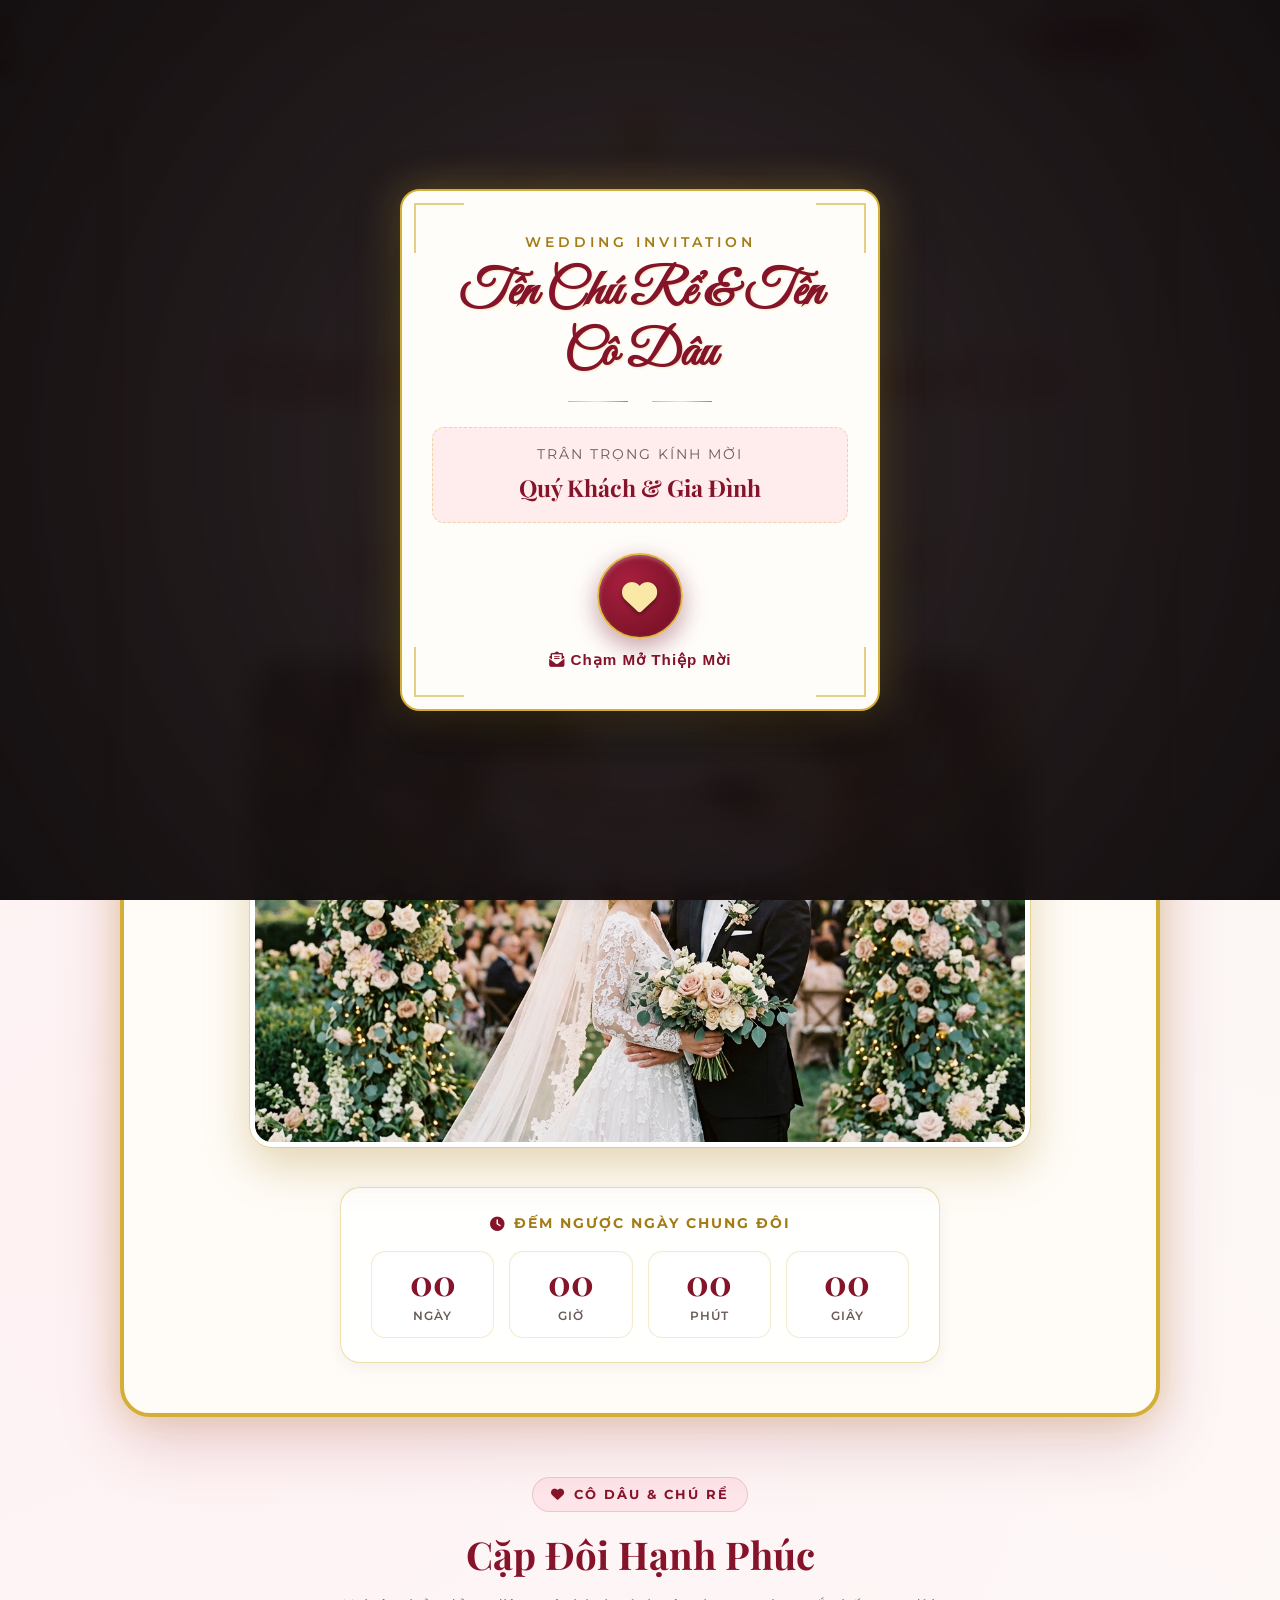
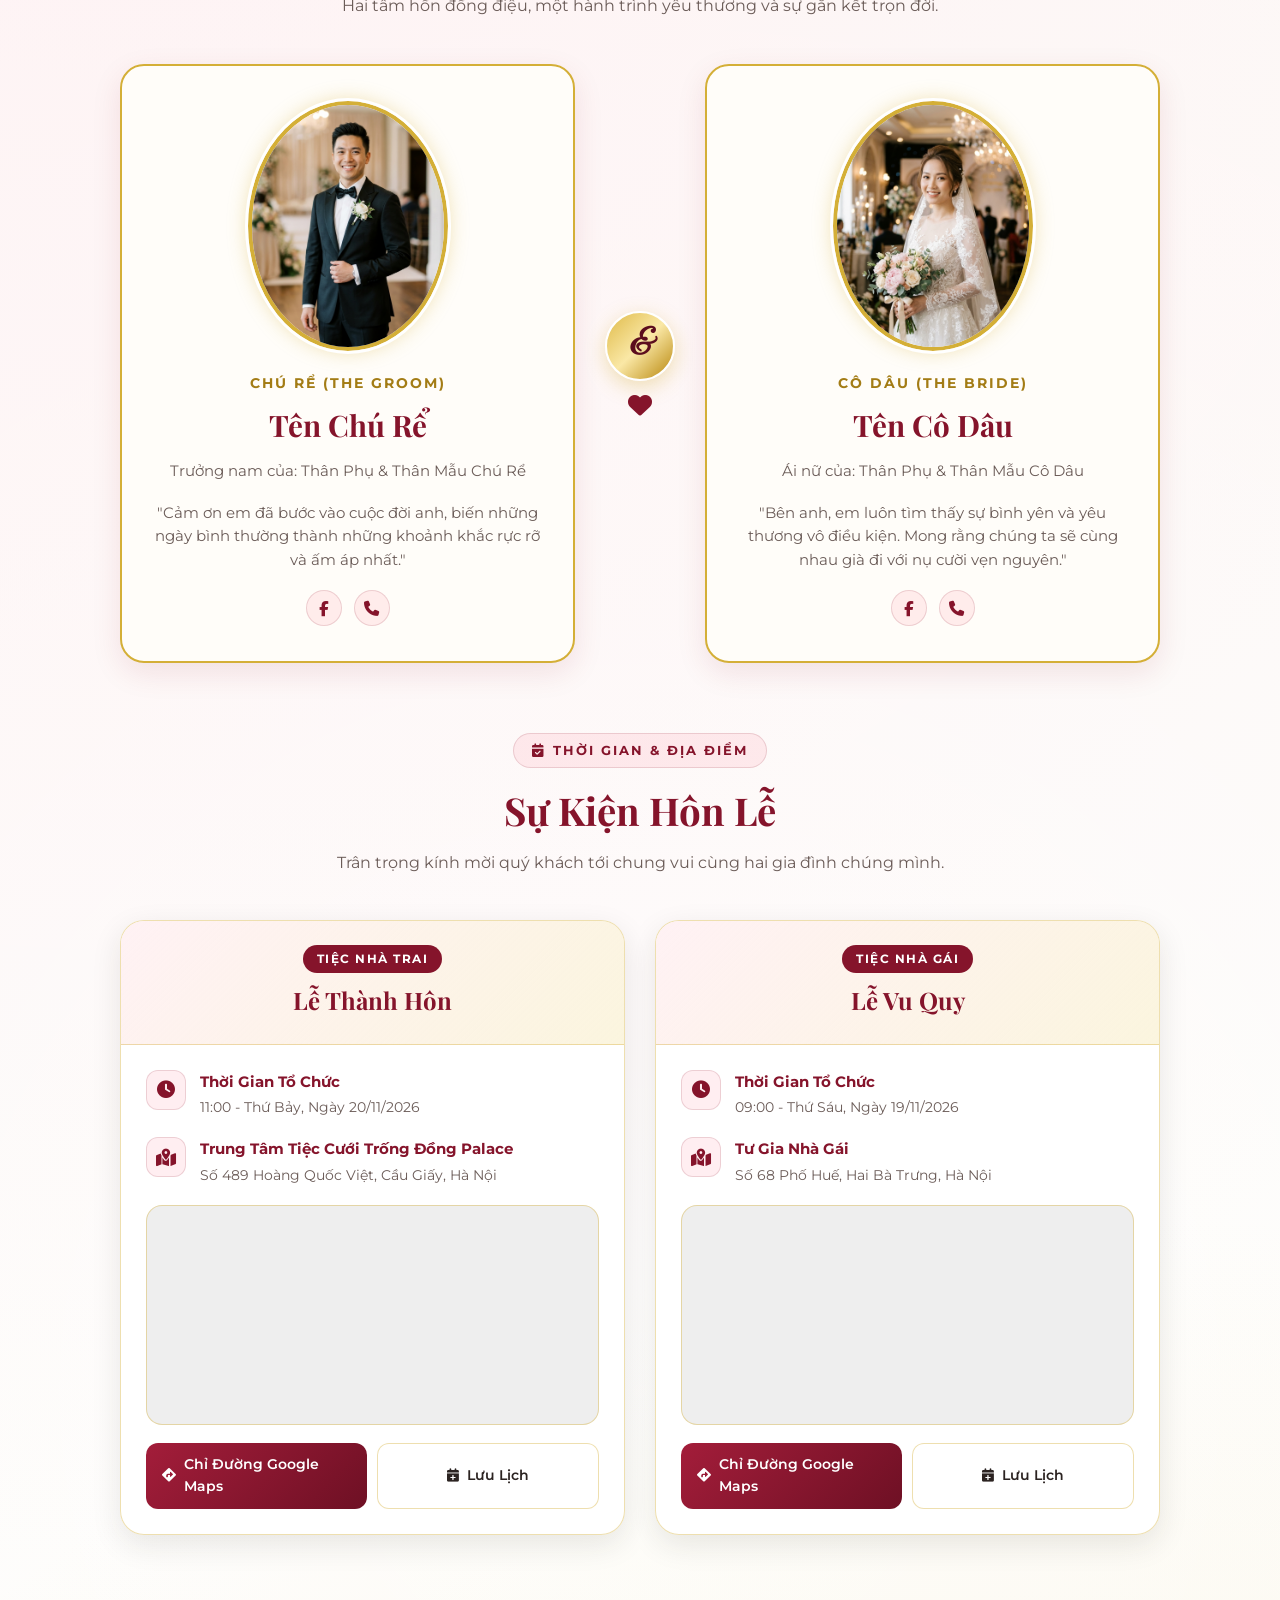
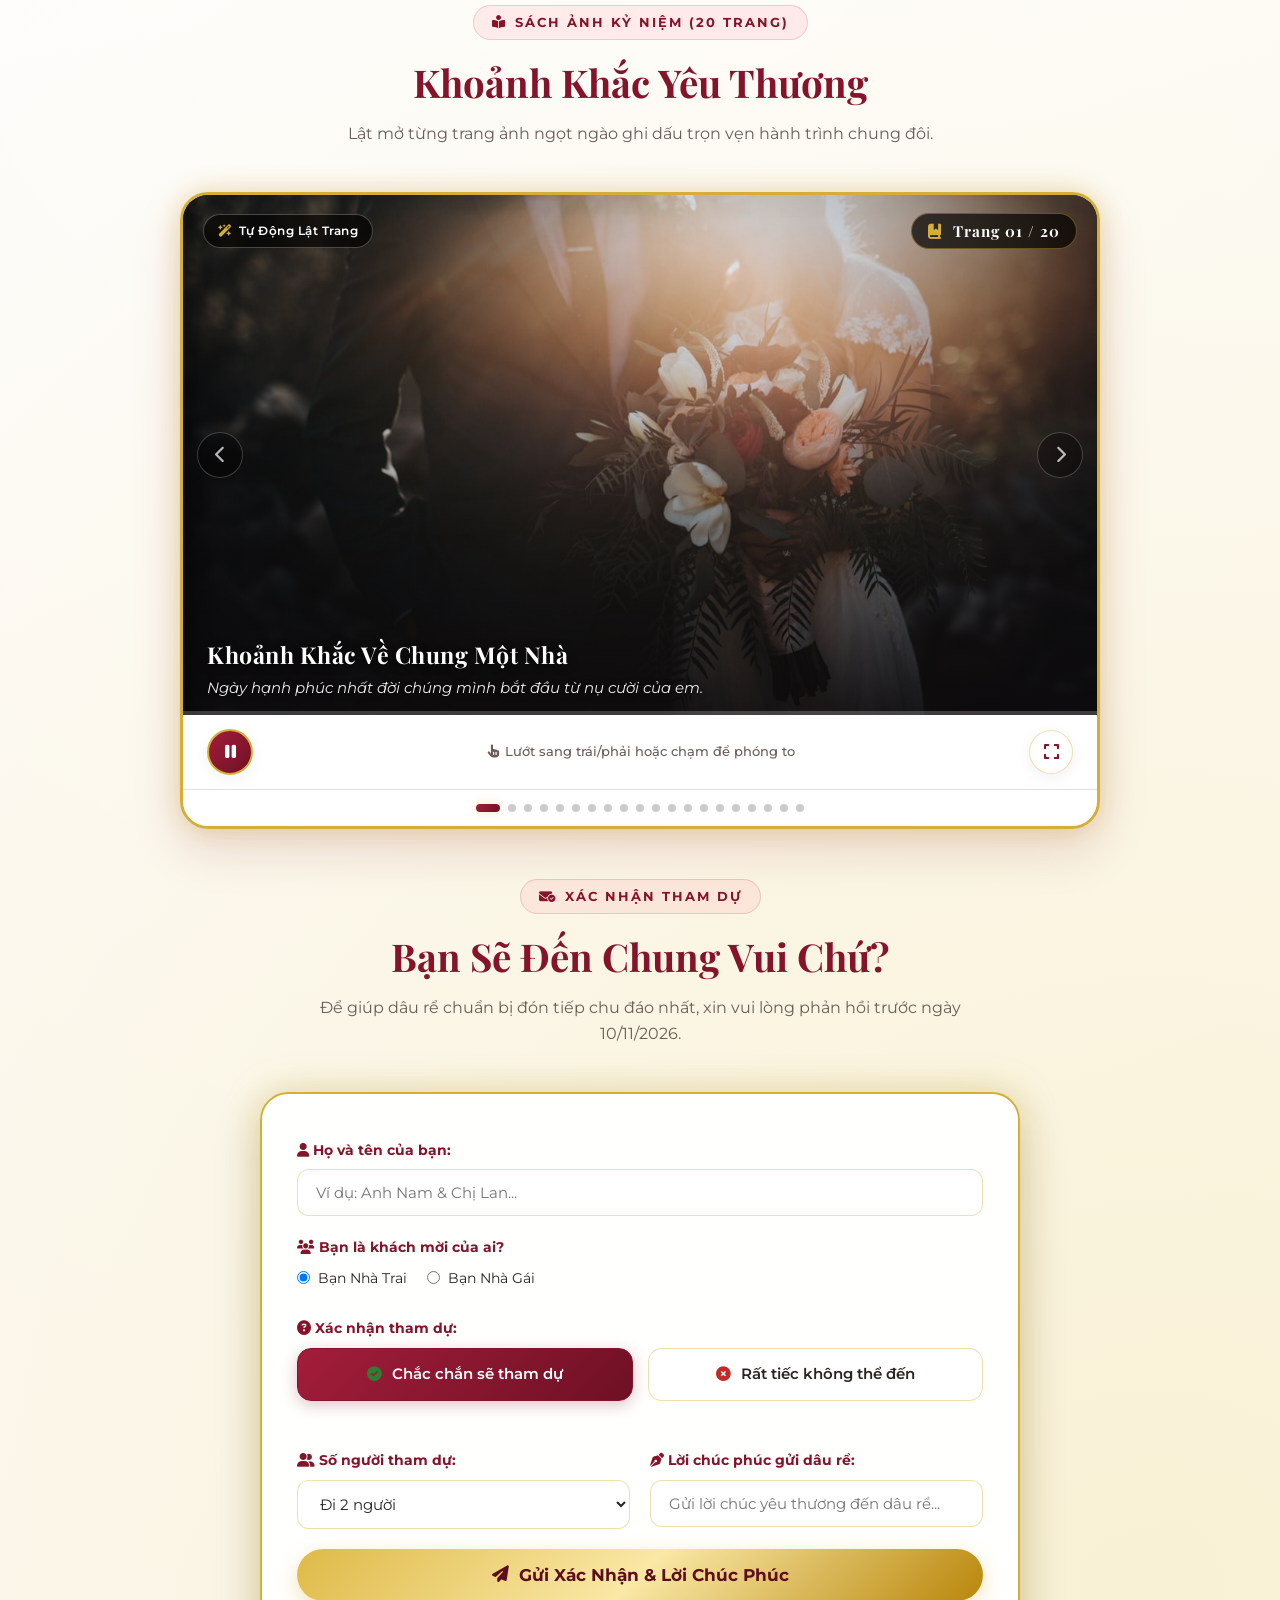
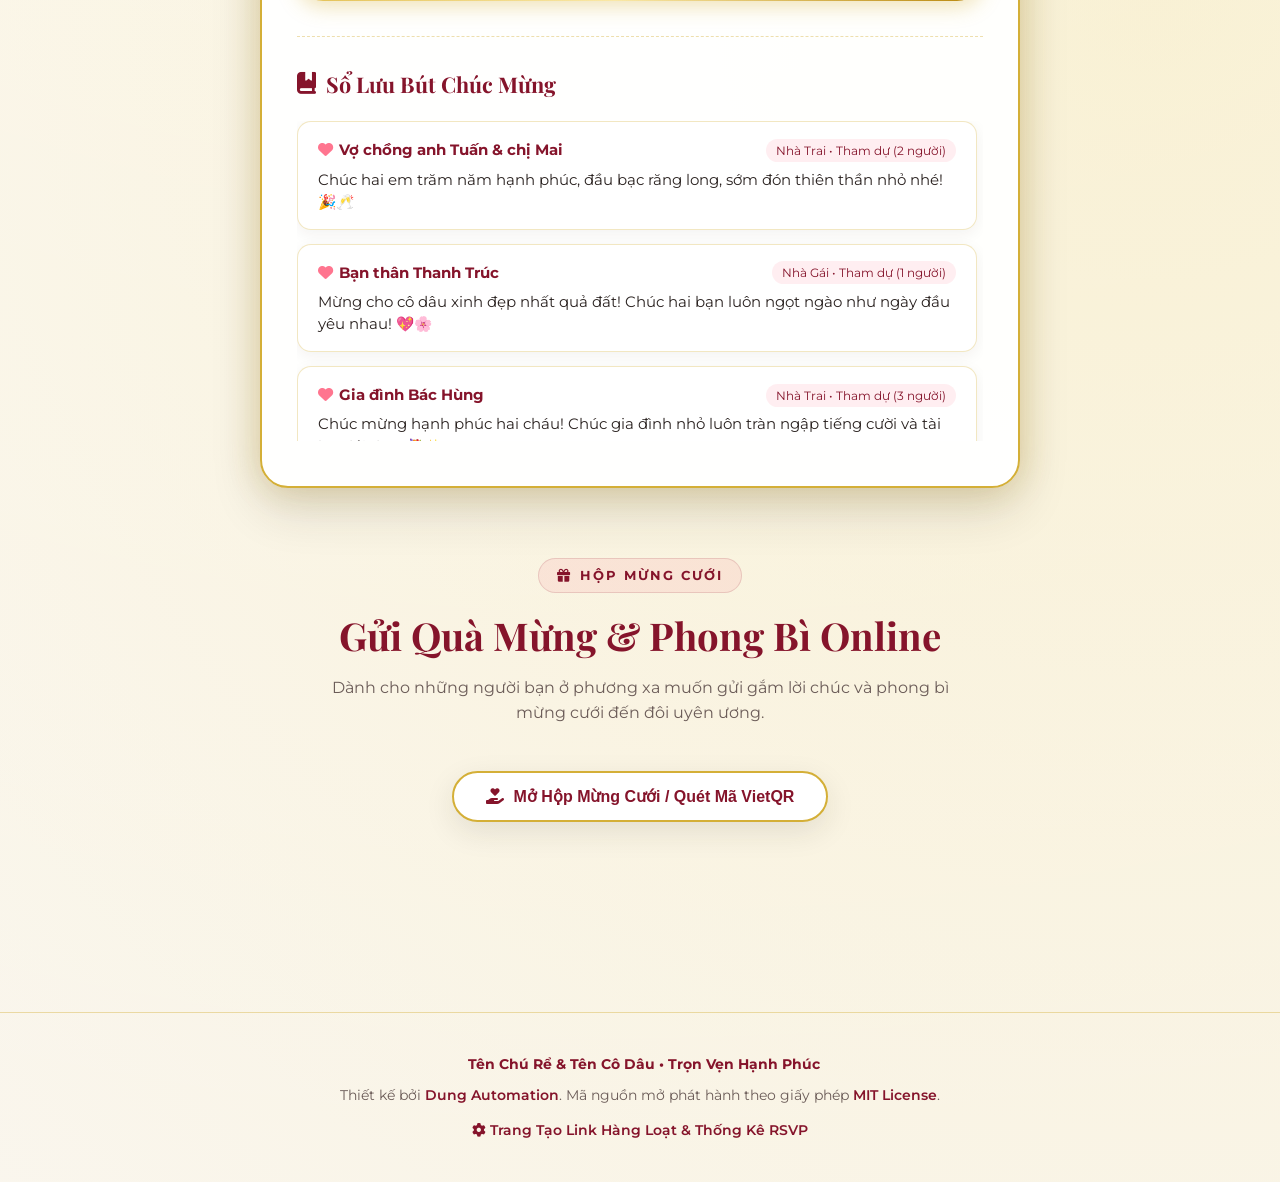
==== commit d0b5c9de: "feat: dot pha 10 template thiep cuoi doc ban va cuon sach anh cuoi 20 trang lookbook (an thumbnail, " ====
--- a/index.html
+++ b/index.html
@@ -297,71 +297,71 @@
     </section>
 
     <!-- ========================================================================
-         5. WEDDING PHOTO ALBUM GALLERY SECTION (20-PHOTO AUTO SLIDESHOW)
+         5. WEDDING PHOTO LOOKBOOK (20-PAGE BOOK FLIP / SWIPE)
          ======================================================================== -->
     <section class="gallery-section" id="gallery-section">
       <div class="section-heading">
-        <span class="section-tag"><i class="fa-solid fa-images"></i> Album Kỷ Niệm (20 Khoảnh Khắc)</span>
+        <span class="section-tag"><i class="fa-solid fa-book-open-reader"></i> Sách Ảnh Kỷ Niệm (20 Trang)</span>
         <h2 class="section-title">Khoảnh Khắc Yêu Thương</h2>
-        <p class="section-subtitle">Chương tình yêu trọn vẹn được lưu giữ qua từng khung hình ngọt ngào.</p>
-      </div>
-
-      <!-- Featured Romantic Auto-Slideshow Container -->
-      <div class="wedding-slideshow-container" id="wedding-slideshow-container">
-        <!-- Stage Frame -->
-        <div class="slideshow-stage" id="slideshow-stage" title="Chạm để phóng to xem ảnh full">
-          <img src="assets/images/gallery-1.jpg" alt="Khoảnh khắc kỷ niệm" id="slideshow-current-img" class="slideshow-current-img slide-active">
+        <p class="section-subtitle">Lật mở từng trang ảnh ngọt ngào ghi dấu trọn vẹn hành trình chung đôi.</p>
+      </div>
+
+      <!-- Featured Romantic Auto Lookbook Container -->
+      <div class="wedding-lookbook-container" id="wedding-lookbook-container">
+        <!-- Main Book Stage -->
+        <div class="lookbook-stage" id="lookbook-stage" title="Chạm để xem ảnh full • Vuốt để lật trang">
+          <!-- 3D Book Spine Shadow -->
+          <div class="lookbook-spine-shadow"></div>
+
+          <!-- Current Page Image -->
+          <img src="assets/images/gallery-1.jpg" alt="Khoảnh khắc kỷ niệm" id="lookbook-current-img" class="lookbook-current-img page-active">
           
           <!-- Romantic Ken-Burns Vignette Overlay -->
-          <div class="slideshow-vignette-overlay"></div>
-
-          <!-- Top Badge & Auto-Play Status -->
-          <div class="slideshow-top-bar">
-            <span class="slideshow-mode-badge"><i class="fa-solid fa-wand-magic-sparkles"></i> Tự Động Trình Chiếu</span>
-            <span class="slideshow-counter" id="slideshow-slide-counter">01 / 20</span>
-          </div>
-
-          <!-- Bottom Romantic Caption -->
-          <div class="slideshow-caption-overlay">
-            <h3 class="slideshow-title" id="slideshow-slide-title">Khoảnh Khắc Về Chung Một Nhà</h3>
-            <p class="slideshow-caption" id="slideshow-slide-caption">Ngày hạnh phúc nhất đời chúng mình bắt đầu từ nụ cười của em.</p>
-          </div>
-
-          <!-- Smooth Progress Bar -->
-          <div class="slideshow-progress-track">
-            <div class="slideshow-progress-bar running" id="slideshow-progress-bar"></div>
-          </div>
-        </div>
-
-        <!-- Interactive Control Bar -->
-        <div class="slideshow-controls-bar">
-          <button type="button" class="slideshow-ctrl-btn" id="btn-slideshow-prev" title="Ảnh trước">
+          <div class="lookbook-vignette-overlay"></div>
+
+          <!-- Top Status Bar: Page Badge & Live Status -->
+          <div class="lookbook-top-bar">
+            <span class="lookbook-mode-badge"><i class="fa-solid fa-wand-magic-sparkles"></i> Tự Động Lật Trang</span>
+            <span class="lookbook-counter" id="lookbook-page-counter"><i class="fa-solid fa-book-bookmark" style="margin-right:6px; color:var(--gold-primary);"></i> Trang <strong>01</strong> / 20</span>
+          </div>
+
+          <!-- Bottom Romantic Caption Overlay -->
+          <div class="lookbook-caption-overlay">
+            <h3 class="lookbook-title" id="lookbook-slide-title">Khoảnh Khắc Về Chung Một Nhà</h3>
+            <p class="lookbook-caption" id="lookbook-slide-caption">Ngày hạnh phúc nhất đời chúng mình bắt đầu từ nụ cười của em.</p>
+          </div>
+
+          <!-- Smooth Book Reading Progress Bar -->
+          <div class="lookbook-progress-track">
+            <div class="lookbook-progress-bar running" id="lookbook-progress-bar"></div>
+          </div>
+
+          <!-- Side Nav Page Turners -->
+          <button type="button" class="lookbook-side-nav prev" id="btn-lookbook-prev" title="Trang trước (Lướt sang phải)" aria-label="Trang trước">
             <i class="fa-solid fa-chevron-left"></i>
           </button>
-          <button type="button" class="slideshow-ctrl-btn btn-playpause" id="btn-slideshow-playpause" title="Tạm dừng / Tiếp tục">
+          <button type="button" class="lookbook-side-nav next" id="btn-lookbook-next" title="Trang sau (Lướt sang trái)" aria-label="Trang sau">
+            <i class="fa-solid fa-chevron-right"></i>
+          </button>
+        </div>
+
+        <!-- Interactive Controls Bar -->
+        <div class="lookbook-controls-bar">
+          <button type="button" class="lookbook-ctrl-btn btn-playpause" id="btn-lookbook-playpause" title="Tạm dừng / Tiếp tục tự động lật">
             <i class="fa-solid fa-pause"></i>
           </button>
-          <button type="button" class="slideshow-ctrl-btn" id="btn-slideshow-next" title="Ảnh tiếp theo">
-            <i class="fa-solid fa-chevron-right"></i>
-          </button>
-          <button type="button" class="slideshow-ctrl-btn btn-fs" id="btn-slideshow-fullscreen" title="Xem toàn màn hình">
+          <div class="lookbook-hint-text">
+            <i class="fa-solid fa-hand-pointer"></i> Lướt sang trái/phải hoặc chạm để phóng to
+          </div>
+          <button type="button" class="lookbook-ctrl-btn btn-fs" id="btn-lookbook-fullscreen" title="Xem toàn màn hình">
             <i class="fa-solid fa-expand"></i>
           </button>
         </div>
 
-        <!-- Horizontal Scrollable Thumbnails Strip (20 Photos) -->
-        <div class="slideshow-thumbnails-strip" id="slideshow-thumbnails">
-          <!-- Dynamically populated with 20 mini thumbnails by gallery.js -->
-        </div>
-      </div>
-
-      <!-- 20-Photo Mosaic Wall (Masonry Photo Grid) -->
-      <div class="mosaic-gallery-header">
-        <h3 class="mosaic-section-title"><i class="fa-solid fa-heart" style="color:var(--ruby-primary);"></i> Trọn Vẹn 20 Khoảnh Khắc Hạnh Phúc</h3>
-        <span class="mosaic-section-hint"><i class="fa-solid fa-magnifying-glass-plus"></i> Bấm vào ảnh bất kỳ để xem toàn màn hình</span>
-      </div>
-      <div class="gallery-mosaic-grid" id="gallery-mosaic-grid">
-        <!-- Dynamically populated with 20 photo cards by gallery.js -->
+        <!-- Minimal Discreet Page Indicator Dots (20 Pages) -->
+        <div class="lookbook-dots-bar" id="lookbook-dots" title="Chọn trang ảnh">
+          <!-- Dynamically populated with 20 minimal dots by gallery.js -->
+        </div>
       </div>
     </section>
 
--- a/assets/css/style.css
+++ b/assets/css/style.css
@@ -323,6 +323,28 @@
   line-height: 1.4;
 }
 
+.theme-preview-link {
+  display: inline-flex;
+  align-items: center;
+  gap: 6px;
+  margin-top: 10px;
+  font-size: 0.76rem;
+  font-weight: 700;
+  color: var(--ruby-primary);
+  text-decoration: none;
+  background: var(--rose-soft);
+  padding: 5px 12px;
+  border-radius: 14px;
+  border: 1px solid var(--border-soft);
+  transition: var(--transition);
+}
+
+.theme-preview-link:hover {
+  background: var(--ruby-primary);
+  color: #fff;
+  border-color: var(--ruby-primary);
+}
+
 /* --------------------------------------------------------------------------
    Image Customizer UI (Admin Settings)
    -------------------------------------------------------------------------- */
@@ -1138,82 +1160,127 @@
 }
 
 /* --------------------------------------------------------------------------
-   Wedding Photo Gallery: 20-Photo Romantic Automated Slideshow & Mosaic Wall
+   Wedding Photo Lookbook: 20-Page Photo Book (Book-Swipe / Page Flip)
+   Cuốn sách ảnh cưới 20 trang nghệ thuật - Ẩn thumbnail, lướt ngang mượt mà
    -------------------------------------------------------------------------- */
-.wedding-slideshow-container {
+.wedding-lookbook-container {
   background: var(--ivory-card);
   border-radius: 28px;
   border: 1px solid var(--border-gold);
   overflow: hidden;
-  box-shadow: var(--shadow-lg), 0 0 30px var(--gold-glow);
+  box-shadow: 0 20px 50px rgba(0, 0, 0, 0.12), 0 0 35px var(--gold-glow);
   margin-bottom: 50px;
   position: relative;
   transition: var(--transition);
-}
-
-.slideshow-stage {
+  max-width: 920px;
+  margin-left: auto;
+  margin-right: auto;
+}
+
+.lookbook-stage {
   position: relative;
   width: 100%;
   height: 520px;
-  background: #111;
+  background: #0f1014;
   overflow: hidden;
-  cursor: pointer;
+  cursor: grab;
+  perspective: 1400px;
+  user-select: none;
+}
+
+.lookbook-stage:active {
+  cursor: grabbing;
 }
 
 @media (max-width: 768px) {
-  .slideshow-stage {
-    height: 380px;
+  .lookbook-stage {
+    height: 400px;
   }
 }
 
 @media (max-width: 480px) {
-  .slideshow-stage {
-    height: 290px;
+  .lookbook-stage {
+    height: 310px;
   }
 }
 
-/* Ken-Burns Romantic Zoom Animation */
-@keyframes kenBurnsZoom {
+/* 3D Book Spine Shadow down the left side */
+.lookbook-spine-shadow {
+  position: absolute;
+  top: 0;
+  bottom: 0;
+  left: 0;
+  width: 40px;
+  background: linear-gradient(to right, rgba(0, 0, 0, 0.35) 0%, rgba(0, 0, 0, 0.12) 50%, transparent 100%);
+  z-index: 4;
+  pointer-events: none;
+}
+
+/* Page Flip Animations */
+@keyframes pageFlipNext {
   0% {
-    transform: scale(1) translate(0, 0);
-  }
-  50% {
-    transform: scale(1.08) translate(-1%, -0.8%);
+    opacity: 0.25;
+    transform: perspective(1200px) rotateY(-16deg) translateX(50px) scale(0.96);
+    filter: brightness(0.85);
   }
   100% {
-    transform: scale(1.03) translate(0.8%, 0.5%);
+    opacity: 1;
+    transform: perspective(1200px) rotateY(0deg) translateX(0) scale(1);
+    filter: brightness(1);
   }
 }
 
-.slideshow-current-img {
+@keyframes pageFlipPrev {
+  0% {
+    opacity: 0.25;
+    transform: perspective(1200px) rotateY(16deg) translateX(-50px) scale(0.96);
+    filter: brightness(0.85);
+  }
+  100% {
+    opacity: 1;
+    transform: perspective(1200px) rotateY(0deg) translateX(0) scale(1);
+    filter: brightness(1);
+  }
+}
+
+.lookbook-current-img {
   width: 100%;
   height: 100%;
   object-fit: cover;
   display: block;
   opacity: 0;
-  transition: opacity 0.8s ease-in-out;
-}
-
-.slideshow-current-img.slide-active {
+  transition: opacity 0.4s ease;
+  will-change: transform, opacity;
+}
+
+.lookbook-current-img.page-active {
   opacity: 1;
-  animation: kenBurnsZoom 8s ease-in-out infinite alternate;
+}
+
+.lookbook-current-img.page-flip-next {
+  animation: pageFlipNext 0.75s cubic-bezier(0.25, 1, 0.5, 1) forwards;
+}
+
+.lookbook-current-img.page-flip-prev {
+  animation: pageFlipPrev 0.75s cubic-bezier(0.25, 1, 0.5, 1) forwards;
 }
 
 /* Subtle Romantic Vignette Overlay */
-.slideshow-vignette-overlay {
+.lookbook-vignette-overlay {
   position: absolute;
   inset: 0;
   background: radial-gradient(circle at center, transparent 40%, rgba(10, 10, 15, 0.45) 100%),
-              linear-gradient(to top, rgba(15, 12, 12, 0.85) 0%, transparent 45%);
+              linear-gradient(to top, rgba(15, 12, 12, 0.88) 0%, rgba(15, 12, 12, 0.3) 35%, transparent 60%);
   pointer-events: none;
-}
-
-/* Top Badge & Live Status */
-.slideshow-top-bar {
+  z-index: 2;
+}
+
+/* Top Status Bar: Page Badge & Live Status */
+.lookbook-top-bar {
   position: absolute;
   top: 18px;
-  left: 18px;
-  right: 18px;
+  left: 20px;
+  right: 20px;
   display: flex;
   justify-content: space-between;
   align-items: center;
@@ -1221,12 +1288,13 @@
   pointer-events: none;
 }
 
-.slideshow-mode-badge {
+.lookbook-mode-badge {
   display: inline-flex;
   align-items: center;
   gap: 6px;
-  background: rgba(0, 0, 0, 0.6);
+  background: rgba(0, 0, 0, 0.65);
   backdrop-filter: blur(8px);
+  -webkit-backdrop-filter: blur(8px);
   color: #fff;
   border: 1px solid rgba(255, 255, 255, 0.25);
   padding: 6px 14px;
@@ -1236,68 +1304,124 @@
   letter-spacing: 0.5px;
 }
 
-.slideshow-mode-badge i {
+.lookbook-mode-badge i {
   color: var(--gold-primary);
   animation: pulse-badge 2s infinite;
 }
 
-@keyframes pulse-badge {
-  0%, 100% { transform: scale(1); opacity: 1; }
-  50% { transform: scale(1.25); opacity: 0.8; }
-}
-
-.slideshow-counter {
-  background: rgba(0, 0, 0, 0.65);
+.lookbook-counter {
+  background: rgba(0, 0, 0, 0.7);
   backdrop-filter: blur(8px);
+  -webkit-backdrop-filter: blur(8px);
   color: #fff;
   font-family: var(--font-serif);
   font-size: 0.95rem;
   font-weight: 700;
   letter-spacing: 1px;
-  padding: 5px 14px;
+  padding: 5px 16px;
   border-radius: 20px;
   border: 1px solid var(--border-gold);
 }
 
 /* Bottom Romantic Caption Overlay */
-.slideshow-caption-overlay {
+.lookbook-caption-overlay {
   position: absolute;
-  bottom: 12px;
-  left: 20px;
-  right: 20px;
+  bottom: 16px;
+  left: 24px;
+  right: 24px;
   z-index: 5;
   color: #fff;
-  text-shadow: 0 2px 8px rgba(0, 0, 0, 0.7);
+  text-shadow: 0 2px 8px rgba(0, 0, 0, 0.85);
   pointer-events: none;
 }
 
-.slideshow-title {
+.lookbook-title {
   font-family: var(--font-serif);
-  font-size: 1.35rem;
+  font-size: 1.45rem;
   font-weight: 700;
   margin-bottom: 4px;
   color: #fff;
-}
-
-.slideshow-caption {
+  letter-spacing: 0.5px;
+}
+
+.lookbook-caption {
   font-size: 0.92rem;
   opacity: 0.92;
   font-style: italic;
-  max-width: 600px;
+  max-width: 650px;
   line-height: 1.45;
 }
 
 @media (max-width: 600px) {
-  .slideshow-title {
-    font-size: 1.05rem;
+  .lookbook-title {
+    font-size: 1.15rem;
   }
-  .slideshow-caption {
-    font-size: 0.82rem;
+  .lookbook-caption {
+    font-size: 0.84rem;
   }
-}
-
-/* Smooth Progress Bar */
-.slideshow-progress-track {
+  .lookbook-top-bar {
+    top: 12px;
+    left: 12px;
+    right: 12px;
+  }
+  .lookbook-caption-overlay {
+    bottom: 12px;
+    left: 14px;
+    right: 14px;
+  }
+}
+
+/* Side Navigation Page Turners */
+.lookbook-side-nav {
+  position: absolute;
+  top: 50%;
+  transform: translateY(-50%);
+  width: 46px;
+  height: 46px;
+  border-radius: 50%;
+  background: rgba(0, 0, 0, 0.5);
+  backdrop-filter: blur(8px);
+  -webkit-backdrop-filter: blur(8px);
+  border: 1px solid rgba(255, 255, 255, 0.3);
+  color: #fff;
+  font-size: 1.1rem;
+  display: flex;
+  align-items: center;
+  justify-content: center;
+  cursor: pointer;
+  z-index: 6;
+  transition: all 0.3s ease;
+  opacity: 0.7;
+}
+
+.lookbook-side-nav:hover {
+  opacity: 1;
+  background: var(--ruby-primary);
+  border-color: var(--gold-primary);
+  transform: translateY(-50%) scale(1.1);
+  box-shadow: 0 4px 15px rgba(0, 0, 0, 0.4), 0 0 12px var(--gold-glow);
+}
+
+.lookbook-side-nav.prev {
+  left: 14px;
+}
+
+.lookbook-side-nav.next {
+  right: 14px;
+}
+
+@media (max-width: 600px) {
+  .lookbook-side-nav {
+    width: 38px;
+    height: 38px;
+    font-size: 0.95rem;
+  }
+  .lookbook-side-nav.prev { left: 8px; }
+  .lookbook-side-nav.next { right: 8px; }
+}
+
+/* Smooth Book Reading Progress Bar */
+.lookbook-progress-track {
   position: absolute;
   bottom: 0;
   left: 0;
@@ -1307,14 +1431,14 @@
   z-index: 10;
 }
 
-.slideshow-progress-bar {
+.lookbook-progress-bar {
   width: 0%;
   height: 100%;
   background: var(--gold-gradient);
   box-shadow: 0 0 10px var(--gold-glow);
 }
 
-.slideshow-progress-bar.running {
+.lookbook-progress-bar.running {
   animation: progressTimer 3.8s linear infinite;
 }
 
@@ -1324,17 +1448,16 @@
 }
 
 /* Interactive Controls Bar */
-.slideshow-controls-bar {
-  display: flex;
-  justify-content: center;
-  align-items: center;
-  gap: 16px;
-  padding: 16px 20px;
+.lookbook-controls-bar {
+  display: flex;
+  justify-content: space-between;
+  align-items: center;
+  padding: 14px 24px;
   background: var(--ivory-card);
   border-bottom: 1px solid var(--border-soft);
 }
 
-.slideshow-ctrl-btn {
+.lookbook-ctrl-btn {
   width: 44px;
   height: 44px;
   border-radius: 50%;
@@ -1350,239 +1473,74 @@
   box-shadow: var(--shadow-sm);
 }
 
-.slideshow-ctrl-btn:hover {
+.lookbook-ctrl-btn:hover {
   background: var(--ruby-primary);
   color: #fff;
   transform: translateY(-2px) scale(1.05);
   box-shadow: 0 6px 16px var(--gold-glow);
 }
 
-.slideshow-ctrl-btn.btn-playpause {
-  width: 50px;
-  height: 50px;
+.lookbook-ctrl-btn.btn-playpause {
+  width: 46px;
+  height: 46px;
   background: var(--ruby-gradient);
   color: #fff;
-  font-size: 1.15rem;
+  font-size: 1.1rem;
   border: 2px solid var(--gold-primary);
 }
 
-.slideshow-ctrl-btn.btn-playpause:hover {
-  transform: translateY(-2px) scale(1.1);
+.lookbook-ctrl-btn.btn-playpause:hover {
+  transform: translateY(-2px) scale(1.08);
   box-shadow: 0 8px 20px rgba(133, 20, 43, 0.35);
 }
 
-/* Horizontal Scrollable Thumbnails Strip */
-.slideshow-thumbnails-strip {
-  display: flex;
-  gap: 10px;
-  padding: 14px 20px;
-  overflow-x: auto;
-  scroll-behavior: smooth;
-  background: rgba(255, 255, 255, 0.6);
-  scrollbar-width: thin;
-  scrollbar-color: var(--gold-primary) transparent;
-}
-
-.slideshow-thumbnails-strip::-webkit-scrollbar {
-  height: 6px;
-}
-
-.slideshow-thumbnails-strip::-webkit-scrollbar-thumb {
-  background: var(--gold-primary);
+.lookbook-hint-text {
+  font-size: 0.82rem;
+  color: var(--text-muted);
+  display: flex;
+  align-items: center;
+  gap: 6px;
+  font-weight: 500;
+}
+
+@media (max-width: 600px) {
+  .lookbook-hint-text {
+    font-size: 0.74rem;
+  }
+}
+
+/* Minimal Discreet Page Indicator Dots (20 Pages) */
+.lookbook-dots-bar {
+  display: flex;
+  align-items: center;
+  justify-content: center;
+  gap: 8px;
+  padding: 14px 16px;
+  flex-wrap: wrap;
+  background: rgba(255, 255, 255, 0.5);
+}
+
+.lookbook-dot {
+  width: 8px;
+  height: 8px;
+  border-radius: 50%;
+  background: rgba(0, 0, 0, 0.2);
+  border: none;
+  cursor: pointer;
+  padding: 0;
+  transition: all 0.3s cubic-bezier(0.4, 0, 0.2, 1);
+}
+
+.lookbook-dot:hover {
+  background: var(--ruby-primary);
+  transform: scale(1.3);
+}
+
+.lookbook-dot.active {
+  width: 24px;
   border-radius: 10px;
-}
-
-.slideshow-thumb-item {
-  flex: 0 0 76px;
-  height: 56px;
-  border-radius: 10px;
-  overflow: hidden;
-  position: relative;
-  cursor: pointer;
-  border: 2px solid transparent;
-  transition: var(--transition);
-  opacity: 0.6;
-}
-
-.slideshow-thumb-item img {
-  width: 100%;
-  height: 100%;
-  object-fit: cover;
-  display: block;
-}
-
-.slideshow-thumb-item:hover {
-  opacity: 0.9;
-  transform: translateY(-2px);
-}
-
-.slideshow-thumb-item.active {
-  opacity: 1;
-  border-color: var(--ruby-primary);
-  box-shadow: 0 0 12px var(--gold-glow), 0 4px 10px rgba(0, 0, 0, 0.15);
-  transform: scale(1.06);
-}
-
-.thumb-index-badge {
-  position: absolute;
-  bottom: 2px;
-  right: 4px;
-  font-size: 0.65rem;
-  font-weight: 700;
-  background: rgba(0, 0, 0, 0.75);
-  color: #fff;
-  padding: 1px 5px;
-  border-radius: 6px;
-  line-height: 1.2;
-}
-
-/* --------------------------------------------------------------------------
-   20-Photo Mosaic Wall (Masonry Photo Grid)
-   -------------------------------------------------------------------------- */
-.mosaic-gallery-header {
-  display: flex;
-  justify-content: space-between;
-  align-items: center;
-  flex-wrap: wrap;
-  gap: 10px;
-  margin-bottom: 22px;
-  padding-bottom: 10px;
-  border-bottom: 1px dashed var(--border-gold);
-}
-
-.mosaic-section-title {
-  font-family: var(--font-serif);
-  font-size: 1.25rem;
-  color: var(--ruby-primary);
-  font-weight: 700;
-}
-
-.mosaic-section-hint {
-  font-size: 0.85rem;
-  color: var(--text-muted);
-  display: inline-flex;
-  align-items: center;
-  gap: 6px;
-}
-
-.gallery-mosaic-grid {
-  display: grid;
-  grid-template-columns: repeat(4, 1fr);
-  gap: 16px;
-  margin-bottom: 70px;
-}
-
-@media (max-width: 992px) {
-  .gallery-mosaic-grid {
-    grid-template-columns: repeat(3, 1fr);
-  }
-}
-
-@media (max-width: 650px) {
-  .gallery-mosaic-grid {
-    grid-template-columns: repeat(2, 1fr);
-    gap: 12px;
-  }
-}
-
-.mosaic-photo-card {
-  border-radius: 16px;
-  overflow: hidden;
-  box-shadow: var(--shadow-sm);
-  background: #fff;
-  border: 1px solid var(--border-gold);
-  cursor: pointer;
-  transition: var(--transition);
-}
-
-.mosaic-photo-card:hover {
-  transform: translateY(-6px);
-  box-shadow: var(--shadow-lg), 0 0 20px var(--gold-glow);
-  border-color: var(--ruby-primary);
-}
-
-.mosaic-img-box {
-  position: relative;
-  width: 100%;
-  aspect-ratio: 4 / 3;
-  overflow: hidden;
-}
-
-.mosaic-img-box img {
-  width: 100%;
-  height: 100%;
-  object-fit: cover;
-  display: block;
-  transition: transform 0.6s cubic-bezier(0.25, 1, 0.5, 1);
-}
-
-.mosaic-photo-card:hover .mosaic-img-box img {
-  transform: scale(1.12);
-}
-
-.mosaic-overlay {
-  position: absolute;
-  inset: 0;
-  background: linear-gradient(to top, rgba(133, 20, 43, 0.85) 0%, transparent 60%);
-  opacity: 0;
-  display: flex;
-  flex-direction: column;
-  justify-content: space-between;
-  padding: 12px;
-  color: #fff;
-  transition: opacity 0.35s ease;
-}
-
-.mosaic-photo-card:hover .mosaic-overlay {
-  opacity: 1;
-}
-
-.mosaic-index-badge {
-  align-self: flex-start;
-  font-size: 0.72rem;
-  font-weight: 700;
-  background: rgba(0, 0, 0, 0.6);
-  padding: 3px 8px;
-  border-radius: 12px;
-  border: 1px solid rgba(255, 255, 255, 0.3);
-}
-
-.mosaic-info {
-  margin-top: auto;
-}
-
-.mosaic-title {
-  font-family: var(--font-serif);
-  font-size: 0.92rem;
-  font-weight: 700;
-  margin-bottom: 2px;
-  color: #fff;
-  white-space: nowrap;
-  overflow: hidden;
-  text-overflow: ellipsis;
-}
-
-.mosaic-desc {
-  font-size: 0.75rem;
-  opacity: 0.88;
-  white-space: nowrap;
-  overflow: hidden;
-  text-overflow: ellipsis;
-}
-
-.mosaic-zoom-icon {
-  position: absolute;
-  top: 12px;
-  right: 12px;
-  width: 30px;
-  height: 30px;
-  border-radius: 50%;
-  background: rgba(255, 255, 255, 0.25);
-  backdrop-filter: blur(4px);
-  display: flex;
-  align-items: center;
-  justify-content: center;
-  font-size: 0.85rem;
+  background: var(--ruby-gradient);
+  box-shadow: 0 0 10px var(--gold-glow);
 }
 
 /* --------------------------------------------------------------------------
@@ -2243,7 +2201,7 @@
 
 /* ==========================================================================
    10 UNIQUE WEDDING INVITATION PRESENTATION ARCHETYPES (STRUCTURAL LAYOUTS)
-   10 Phong Cách Trình Bày Riêng Biệt, Độc Đáo Chuẩn Cinematic & Editorial
+   10 Phong Cách Trình Bày Riêng Biệt, Phá Cách Chuẩn Cinematic & Editorial
    ========================================================================== */
 
 /* Common Theme Hooks & Ornaments */
@@ -2256,7 +2214,7 @@
   position: absolute;
   inset: 0;
   pointer-events: none;
-  z-index: 2;
+  z-index: 3;
 }
 
 .theme-polaroid-caption {
@@ -2264,21 +2222,30 @@
 }
 
 /* --------------------------------------------------------------------------
-   ARCHETYPE 1: VOGUE EDITORIAL MAGAZINE (Tạp Chí Thời Trang Hiện Đại)
+   ARCHETYPE 1: VOGUE EDITORIAL MAGAZINE (Tạp Chí Thời Trang Haute Couture)
+   Phong cách bìa tạp chí thời trang: Góc vuông 0px, tương phản cao, tối giản cao cấp
    -------------------------------------------------------------------------- */
+[data-theme="vogue-editorial"] body,
+[data-theme="classic-bw"] body {
+  background-color: #f7f6f2 !important;
+  color: #1a1a1a !important;
+  font-family: 'Playfair Display', serif;
+}
+
 [data-theme="vogue-editorial"] #main-hero-card,
 [data-theme="classic-bw"] #main-hero-card {
   border-radius: 0px !important;
-  border: 4px double #111;
-  background: #faf9f6;
-  box-shadow: 0 15px 40px rgba(0, 0, 0, 0.12);
-  padding: 45px 30px;
+  border: 4px solid #111;
+  background: #ffffff;
+  box-shadow: 0 25px 60px rgba(0, 0, 0, 0.12);
+  padding: 50px 36px;
+  position: relative;
 }
 
 [data-theme="vogue-editorial"] .vogue-masthead,
 [data-theme="classic-bw"] .vogue-masthead {
   text-align: center;
-  margin-bottom: 20px;
+  margin-bottom: 25px;
 }
 
 [data-theme="vogue-editorial"] .vogue-meta-top,
@@ -2286,33 +2253,33 @@
   display: flex;
   justify-content: space-between;
   font-size: 0.72rem;
-  letter-spacing: 2px;
+  letter-spacing: 3px;
   text-transform: uppercase;
   font-weight: 700;
-  color: #555;
-  border-bottom: 1px solid #111;
-  padding-bottom: 6px;
-  margin-bottom: 8px;
+  color: #333;
+  border-bottom: 2px solid #111;
+  padding-bottom: 8px;
+  margin-bottom: 12px;
 }
 
 [data-theme="vogue-editorial"] .vogue-title,
 [data-theme="classic-bw"] .vogue-title {
   font-family: 'Cinzel', serif;
-  font-size: 3.2rem;
+  font-size: 4rem;
   font-weight: 900;
-  letter-spacing: 12px;
+  letter-spacing: 16px;
   color: #111;
   line-height: 1;
-  margin: 6px 0;
+  margin: 10px 0;
 }
 
 [data-theme="vogue-editorial"] .vogue-subtitle,
 [data-theme="classic-bw"] .vogue-subtitle {
-  font-size: 0.75rem;
-  letter-spacing: 3px;
+  font-size: 0.78rem;
+  letter-spacing: 4px;
   text-transform: uppercase;
-  color: #777;
-  margin-bottom: 10px;
+  color: #666;
+  margin-bottom: 12px;
 }
 
 [data-theme="vogue-editorial"] .vogue-line,
@@ -2325,65 +2292,123 @@
 [data-theme="vogue-editorial"] #main-hero-photo-frame,
 [data-theme="classic-bw"] #main-hero-photo-frame {
   border-radius: 0px !important;
-  border: 1px solid #111;
-  outline: 6px solid #fff;
-  box-shadow: 0 12px 30px rgba(0, 0, 0, 0.15);
+  border: 2px solid #111;
+  outline: 10px solid #fff;
+  box-shadow: 0 15px 40px rgba(0, 0, 0, 0.18);
+  margin-bottom: 35px;
+}
+
+[data-theme="vogue-editorial"] #hero-couple-names,
+[data-theme="classic-bw"] #hero-couple-names {
+  font-family: 'Cinzel', serif !important;
+  font-size: 3.4rem !important;
+  letter-spacing: 4px;
+  text-transform: uppercase;
+  color: #111 !important;
 }
 
 [data-theme="vogue-editorial"] .vogue-frame-barcode,
 [data-theme="classic-bw"] .vogue-frame-barcode {
   position: absolute;
-  bottom: 12px;
+  bottom: 14px;
   right: 14px;
-  background: rgba(255, 255, 255, 0.9);
-  padding: 4px 8px;
-  display: flex;
-  align-items: center;
-  gap: 6px;
+  background: rgba(255, 255, 255, 0.95);
+  padding: 6px 12px;
+  display: flex;
+  align-items: center;
+  gap: 8px;
   font-family: monospace;
-  font-size: 0.7rem;
+  font-size: 0.75rem;
   color: #111;
   border: 1px solid #111;
 }
 
 [data-theme="vogue-editorial"] .couple-card,
 [data-theme="classic-bw"] .couple-card {
-  border-radius: 0px;
-  border: 1px solid #111;
+  border-radius: 0px !important;
+  border: 2px solid #111;
   background: #fff;
+  box-shadow: 0 10px 30px rgba(0, 0, 0, 0.08);
 }
 
 [data-theme="vogue-editorial"] .couple-avatar-frame,
 [data-theme="classic-bw"] .couple-avatar-frame {
-  border-radius: 0px;
+  border-radius: 0px !important;
   border: 2px solid #111;
-  outline: none;
+  outline: 6px solid #f7f6f2;
+}
+
+[data-theme="vogue-editorial"] .event-card,
+[data-theme="classic-bw"] .event-card {
+  border-radius: 0px !important;
+  border: 2px solid #111;
+  background: #fff;
 }
 
 [data-theme="vogue-editorial"] .countdown-box,
 [data-theme="classic-bw"] .countdown-box {
-  border-radius: 0px;
-  border: 1px solid #111;
+  border-radius: 0px !important;
+  border: 2px solid #111;
   background: #fff;
 }
 
+[data-theme="vogue-editorial"] .wedding-lookbook-container,
+[data-theme="classic-bw"] .wedding-lookbook-container {
+  border-radius: 0px !important;
+  border: 4px solid #111;
+  box-shadow: 0 20px 50px rgba(0, 0, 0, 0.15);
+}
+
+[data-theme="vogue-editorial"] .rsvp-wrapper,
+[data-theme="classic-bw"] .rsvp-wrapper {
+  border-radius: 0px !important;
+  border: 3px solid #111;
+  background: #fff;
+}
+
+[data-theme="vogue-editorial"] .btn-submit-rsvp,
+[data-theme="classic-bw"] .btn-submit-rsvp,
+[data-theme="vogue-editorial"] .btn-direction,
+[data-theme="classic-bw"] .btn-direction {
+  border-radius: 0px !important;
+  background: #111 !important;
+  color: #fff !important;
+  border: 2px solid #111 !important;
+  text-transform: uppercase;
+  letter-spacing: 2px;
+}
+
 /* --------------------------------------------------------------------------
-   ARCHETYPE 2: TRADITIONAL SONG HỶ (Cổ Điển Á Đông - Hoàng Cung)
+   ARCHETYPE 2: TRADITIONAL SONG HỶ (Đại Hỷ Cung Đình Á Đông)
+   Cổng Hỷ Hoàng Cung, chữ 囍 mạ vàng, câu đối đỏ, họa tiết gấm cát tường
    -------------------------------------------------------------------------- */
+[data-theme="traditional-hy"] body,
+[data-theme="lotus-traditional"] body {
+  background-color: #7a0c14 !important;
+  background-image: 
+    radial-gradient(#961520 15%, transparent 16%), 
+    radial-gradient(#60070d 15%, transparent 16%);
+  background-size: 60px 60px;
+  background-position: 0 0, 30px 30px;
+  color: #2b0609;
+}
+
 [data-theme="traditional-hy"] #main-hero-card,
 [data-theme="lotus-traditional"] #main-hero-card {
-  border-radius: 20px;
-  border: 4px solid #f1c40f;
-  outline: 2px dashed #b81d24;
-  outline-offset: -10px;
-  background: #fff8f5;
-  box-shadow: 0 15px 40px rgba(184, 29, 36, 0.2);
+  border-radius: 28px !important;
+  border: 5px solid #d4af37;
+  outline: 3px dashed #b81d24;
+  outline-offset: -12px;
+  background: #fffcf5;
+  box-shadow: 0 25px 70px rgba(0, 0, 0, 0.5), 0 0 40px rgba(212, 175, 55, 0.4);
+  padding: 45px 30px;
+  position: relative;
 }
 
 [data-theme="traditional-hy"] .traditional-hy-banner,
 [data-theme="lotus-traditional"] .traditional-hy-banner {
   text-align: center;
-  margin-bottom: 15px;
+  margin-bottom: 20px;
 }
 
 [data-theme="traditional-hy"] .traditional-clouds,
@@ -2391,132 +2416,209 @@
   display: flex;
   align-items: center;
   justify-content: center;
-  gap: 14px;
+  gap: 18px;
   color: #b81d24;
 }
 
 [data-theme="traditional-hy"] .traditional-hy-emblem,
 [data-theme="lotus-traditional"] .traditional-hy-emblem {
-  font-size: 3.2rem;
+  font-size: 4rem;
   font-weight: 900;
   color: #b81d24;
-  text-shadow: 2px 2px 0px #f1c40f, 0 0 15px rgba(241, 196, 15, 0.5);
+  text-shadow: 3px 3px 0px #ffd700, 0 0 25px rgba(241, 196, 15, 0.6);
   line-height: 1;
 }
 
 [data-theme="traditional-hy"] .traditional-title-badge,
 [data-theme="lotus-traditional"] .traditional-title-badge {
   display: inline-block;
-  background: linear-gradient(135deg, #b81d24, #d32f2f);
-  color: #f1c40f;
-  font-weight: 700;
-  letter-spacing: 3px;
-  font-size: 0.85rem;
-  padding: 6px 20px;
-  border-radius: 20px;
-  border: 1px solid #f1c40f;
-  margin-top: 8px;
-  box-shadow: 0 4px 10px rgba(184, 29, 36, 0.3);
+  background: linear-gradient(135deg, #b81d24, #8b0000);
+  color: #ffd700;
+  font-weight: 700;
+  letter-spacing: 4px;
+  font-size: 0.9rem;
+  padding: 8px 26px;
+  border-radius: 30px;
+  border: 2px solid #ffd700;
+  margin-top: 10px;
+  box-shadow: 0 6px 15px rgba(184, 29, 36, 0.4);
+}
+
+[data-theme="traditional-hy"] #hero-couple-names,
+[data-theme="lotus-traditional"] #hero-couple-names {
+  color: #b81d24 !important;
+  text-shadow: 1px 1px 0 #ffd700, 2px 2px 8px rgba(184, 29, 36, 0.35);
 }
 
 [data-theme="traditional-hy"] #main-hero-photo-frame,
 [data-theme="lotus-traditional"] #main-hero-photo-frame {
-  border-radius: 16px;
-  border: 3px solid #f1c40f;
-  box-shadow: 0 10px 30px rgba(184, 29, 36, 0.2);
+  border-radius: 20px;
+  border: 4px solid #ffd700;
+  box-shadow: 0 15px 40px rgba(184, 29, 36, 0.35);
 }
 
 [data-theme="traditional-hy"] .traditional-corner,
 [data-theme="lotus-traditional"] .traditional-corner {
   position: absolute;
-  width: 24px;
-  height: 24px;
-  border: 3px solid #f1c40f;
-  z-index: 3;
-}
-[data-theme="traditional-hy"] .corner-tl, [data-theme="lotus-traditional"] .corner-tl { top: 8px; left: 8px; border-right: none; border-bottom: none; }
-[data-theme="traditional-hy"] .corner-tr, [data-theme="lotus-traditional"] .corner-tr { top: 8px; right: 8px; border-left: none; border-bottom: none; }
-[data-theme="traditional-hy"] .corner-bl, [data-theme="lotus-traditional"] .corner-bl { bottom: 8px; left: 8px; border-right: none; border-top: none; }
-[data-theme="traditional-hy"] .corner-br, [data-theme="lotus-traditional"] .corner-br { bottom: 8px; right: 8px; border-left: none; border-top: none; }
+  width: 32px;
+  height: 32px;
+  border: 4px solid #ffd700;
+  z-index: 4;
+}
+[data-theme="traditional-hy"] .corner-tl, [data-theme="lotus-traditional"] .corner-tl { top: 10px; left: 10px; border-right: none; border-bottom: none; }
+[data-theme="traditional-hy"] .corner-tr, [data-theme="lotus-traditional"] .corner-tr { top: 10px; right: 10px; border-left: none; border-bottom: none; }
+[data-theme="traditional-hy"] .corner-bl, [data-theme="lotus-traditional"] .corner-bl { bottom: 10px; left: 10px; border-right: none; border-top: none; }
+[data-theme="traditional-hy"] .corner-br, [data-theme="lotus-traditional"] .corner-br { bottom: 10px; right: 10px; border-left: none; border-top: none; }
+
+[data-theme="traditional-hy"] .couple-card,
+[data-theme="lotus-traditional"] .couple-card {
+  border-radius: 24px;
+  border: 3px solid #d4af37;
+  background: #fffdf9;
+  box-shadow: 0 12px 35px rgba(184, 29, 36, 0.15);
+}
 
 [data-theme="traditional-hy"] .couple-avatar-frame,
 [data-theme="lotus-traditional"] .couple-avatar-frame {
   border-radius: 50% !important;
-  border: 4px solid #f1c40f;
-  outline: 2px dashed #b81d24;
-  outline-offset: 4px;
+  border: 4px solid #ffd700;
+  outline: 3px dashed #b81d24;
+  outline-offset: 5px;
+  box-shadow: 0 0 25px rgba(212, 175, 55, 0.4);
+}
+
+[data-theme="traditional-hy"] .event-card,
+[data-theme="lotus-traditional"] .event-card {
+  border-radius: 24px;
+  border: 3px solid #d4af37;
+  background: #fffdf9;
+}
+
+[data-theme="traditional-hy"] .wedding-lookbook-container,
+[data-theme="lotus-traditional"] .wedding-lookbook-container {
+  border-radius: 26px;
+  border: 4px solid #ffd700;
+  background: #fffcf5;
+  box-shadow: 0 20px 50px rgba(0, 0, 0, 0.4), 0 0 30px rgba(212, 175, 55, 0.4);
+}
+
+[data-theme="traditional-hy"] .rsvp-wrapper,
+[data-theme="lotus-traditional"] .rsvp-wrapper {
+  border-radius: 26px;
+  border: 3px solid #ffd700;
+  background: #fffdf9;
+}
+
+[data-theme="traditional-hy"] .btn-submit-rsvp,
+[data-theme="lotus-traditional"] .btn-submit-rsvp {
+  background: linear-gradient(135deg, #b81d24, #7a0c14) !important;
+  color: #ffd700 !important;
+  border: 2px solid #ffd700 !important;
+  font-weight: 800;
 }
 
 /* --------------------------------------------------------------------------
-   ARCHETYPE 3: ROMANTIC FLORAL ARCH (Vườn Địa Đàng Vòm Hoa)
+   ARCHETYPE 3: ROMANTIC FLORAL ARCH (Vườn Địa Đàng Vòm Hoa Gothic)
+   Khung vòm Roman uốn cong duyên dáng, hoa hồng pastel, chữ viết tay bay bổng
    -------------------------------------------------------------------------- */
+[data-theme="romantic-arch"] body,
+[data-theme="rose-gold"] body {
+  background-color: #fff2f6 !important;
+  color: #5c3540;
+}
+
 [data-theme="romantic-arch"] #main-hero-card,
 [data-theme="rose-gold"] #main-hero-card {
-  border-radius: 260px 260px 32px 32px !important;
-  border: 2px solid #f2b8c6;
-  background: linear-gradient(180deg, #fff2f6 0%, #ffffff 35%);
-  box-shadow: 0 15px 40px rgba(216, 138, 149, 0.2);
-  padding-top: 50px;
+  border-radius: 280px 280px 36px 36px !important;
+  border: 3px solid #e8a5b2;
+  background: linear-gradient(180deg, #fff7f9 0%, #ffffff 38%);
+  box-shadow: 0 20px 50px rgba(216, 138, 149, 0.25);
+  padding: 55px 30px 40px 30px;
 }
 
 [data-theme="romantic-arch"] #main-hero-photo-frame,
 [data-theme="rose-gold"] #main-hero-photo-frame {
-  border-radius: 220px 220px 18px 18px !important;
+  border-radius: 240px 240px 24px 24px !important;
+  border: 5px solid #fff;
+  outline: 2px solid #d88a95;
+  box-shadow: 0 18px 45px rgba(216, 138, 149, 0.3);
+}
+
+[data-theme="romantic-arch"] .arch-floral-flourish,
+[data-theme="rose-gold"] .arch-floral-flourish {
+  display: flex;
+  align-items: center;
+  justify-content: center;
+  gap: 12px;
+  font-family: 'Great Vibes', cursive;
+  font-size: 2.2rem;
+  color: #a83f5a;
+  margin-bottom: 10px;
+}
+
+[data-theme="romantic-arch"] .couple-card,
+[data-theme="rose-gold"] .couple-card {
+  border-radius: 160px 160px 26px 26px !important;
+  border: 2px solid #f0b6c1;
+  background: #fff;
+  box-shadow: 0 12px 35px rgba(216, 138, 149, 0.15);
+}
+
+[data-theme="romantic-arch"] .couple-avatar-frame,
+[data-theme="rose-gold"] .couple-avatar-frame {
+  border-radius: 130px 130px 20px 20px !important;
   border: 4px solid #fff;
   outline: 2px solid #d88a95;
-  box-shadow: 0 15px 35px rgba(216, 138, 149, 0.25);
-}
-
-[data-theme="romantic-arch"] .arch-floral-flourish,
-[data-theme="rose-gold"] .arch-floral-flourish {
-  display: flex;
-  align-items: center;
-  justify-content: center;
-  gap: 10px;
-  font-family: 'Great Vibes', cursive;
-  font-size: 1.8rem;
-  color: #a83f5a;
-  margin-bottom: 8px;
-}
-
-[data-theme="romantic-arch"] .couple-avatar-frame,
-[data-theme="rose-gold"] .couple-avatar-frame {
-  border-radius: 120px 120px 20px 20px;
-  border: 3px solid #fff;
-  outline: 2px solid #d88a95;
+}
+
+[data-theme="romantic-arch"] .event-card,
+[data-theme="rose-gold"] .event-card {
+  border-radius: 140px 140px 26px 26px !important;
+  border: 2px solid #f0b6c1;
+  background: #fff;
+}
+
+[data-theme="romantic-arch"] .wedding-lookbook-container,
+[data-theme="rose-gold"] .wedding-lookbook-container {
+  border-radius: 36px;
+  border: 2px solid #e8a5b2;
+  box-shadow: 0 20px 50px rgba(216, 138, 149, 0.2);
 }
 
 /* --------------------------------------------------------------------------
-   ARCHETYPE 4: VINTAGE NEWSPAPER (Nhật Báo Tình Yêu 1920s)
+   ARCHETYPE 4: VINTAGE NEWSPAPER (Nhật Báo Tình Yêu 1920s Broadsheet)
+   Báo chí cổ điển, font máy đánh chữ, tem bưu điện mộc đỏ, viền đôi đen
    -------------------------------------------------------------------------- */
 [data-theme="vintage-newspaper"] body {
-  background-color: #ede4d1;
+  background-color: #ede3ce !important;
+  color: #2c241d !important;
+  font-family: 'Courier Prime', 'Courier New', monospace;
 }
 
 [data-theme="vintage-newspaper"] #main-hero-card {
-  border-radius: 4px;
-  border: 2px solid #2c241d;
-  background: #f4ecd8;
-  box-shadow: 0 10px 30px rgba(44, 36, 29, 0.15);
+  border-radius: 4px !important;
+  border: 3px solid #2c241d;
+  background: #f5eedc;
+  box-shadow: 0 15px 45px rgba(44, 36, 29, 0.18);
   font-family: 'Courier Prime', monospace;
-  padding: 40px 26px;
+  padding: 45px 30px;
 }
 
 [data-theme="vintage-newspaper"] .newspaper-top-bar {
   display: flex;
   justify-content: space-between;
   align-items: center;
-  font-size: 0.72rem;
+  font-size: 0.74rem;
   font-weight: 700;
   text-transform: uppercase;
   color: #5e4d3e;
   border-bottom: 2px solid #2c241d;
-  padding-bottom: 6px;
-  margin-bottom: 8px;
+  padding-bottom: 8px;
+  margin-bottom: 12px;
 }
 
 [data-theme="vintage-newspaper"] .news-title-tag {
-  font-size: 0.95rem;
+  font-size: 1.1rem;
   font-weight: 900;
   color: #2c241d;
   letter-spacing: 2px;
@@ -2524,109 +2626,164 @@
 
 [data-theme="vintage-newspaper"] .newspaper-main-headline {
   font-family: 'Playfair Display', serif;
-  font-size: 2.1rem;
+  font-size: 2.3rem;
   font-weight: 900;
   color: #2c241d;
   text-align: center;
-  margin: 12px 0 6px 0;
+  margin: 14px 0 8px 0;
   line-height: 1.25;
+  text-transform: uppercase;
 }
 
 [data-theme="vintage-newspaper"] .newspaper-sub-meta {
   text-align: center;
-  font-size: 0.8rem;
+  font-size: 0.85rem;
   color: #5e4d3e;
   font-style: italic;
-  margin-bottom: 12px;
+  margin-bottom: 14px;
 }
 
 [data-theme="vintage-newspaper"] .newspaper-divider-line {
-  height: 3px;
+  height: 4px;
   background: #2c241d;
   border-bottom: 1px solid #2c241d;
-  margin-bottom: 18px;
+  margin-bottom: 22px;
 }
 
 [data-theme="vintage-newspaper"] #main-hero-photo-frame {
-  border-radius: 2px;
+  border-radius: 2px !important;
   border: 2px solid #2c241d;
-  filter: sepia(35%) contrast(105%);
+  filter: sepia(45%) contrast(108%);
+  box-shadow: 0 10px 25px rgba(44, 36, 29, 0.15);
 }
 
 [data-theme="vintage-newspaper"] .newspaper-stamp-badge {
   position: absolute;
-  top: 14px;
-  right: 14px;
-  background: rgba(184, 29, 36, 0.85);
+  top: 16px;
+  right: 16px;
+  background: rgba(184, 29, 36, 0.9);
   color: #fff;
-  border: 1px dashed #fff;
-  padding: 4px 10px;
-  font-size: 0.7rem;
-  font-weight: 700;
-  letter-spacing: 1px;
-  transform: rotate(5deg);
-  box-shadow: 0 4px 10px rgba(0,0,0,0.2);
+  border: 2px dashed #fff;
+  padding: 6px 14px;
+  font-size: 0.74rem;
+  font-weight: 800;
+  letter-spacing: 1.5px;
+  transform: rotate(6deg);
+  box-shadow: 0 6px 15px rgba(0, 0, 0, 0.25);
+}
+
+[data-theme="vintage-newspaper"] #hero-couple-names {
+  font-family: 'Playfair Display', serif !important;
+  font-size: 2.8rem;
+  font-weight: 900;
+  color: #2c241d !important;
 }
 
 [data-theme="vintage-newspaper"] .couple-card {
-  border-radius: 4px;
-  border: 1px solid #2c241d;
-  background: #fdfaf3;
+  border-radius: 4px !important;
+  border: 2px solid #2c241d;
+  background: #faf4e6;
   font-family: 'Courier Prime', monospace;
+  box-shadow: 0 8px 25px rgba(44, 36, 29, 0.1);
+}
+
+[data-theme="vintage-newspaper"] .couple-avatar-frame {
+  border-radius: 2px !important;
+  border: 2px solid #2c241d;
+  filter: sepia(40%);
+}
+
+[data-theme="vintage-newspaper"] .event-card {
+  border-radius: 4px !important;
+  border: 2px dashed #2c241d;
+  background: #faf4e6;
+  font-family: 'Courier Prime', monospace;
 }
 
 [data-theme="vintage-newspaper"] .countdown-box {
-  border-radius: 4px;
+  border-radius: 4px !important;
   border: 2px solid #2c241d;
-  background: #fdfaf3;
+  background: #faf4e6;
+}
+
+[data-theme="vintage-newspaper"] .wedding-lookbook-container {
+  border-radius: 4px !important;
+  border: 3px solid #2c241d;
+  background: #f5eedc;
+}
+
+[data-theme="vintage-newspaper"] .rsvp-wrapper {
+  border-radius: 4px !important;
+  border: 2px solid #2c241d;
+  background: #faf4e6;
+}
+
+[data-theme="vintage-newspaper"] .btn-submit-rsvp {
+  border-radius: 4px !important;
+  background: #2c241d !important;
+  color: #f5eedc !important;
+  border: 2px solid #2c241d !important;
+  font-family: 'Courier Prime', monospace;
+  font-weight: 700;
 }
 
 /* --------------------------------------------------------------------------
-   ARCHETYPE 5: CINEMATIC NOIR (Thước Phim Điện Ảnh 35mm)
+   ARCHETYPE 5: CINEMATIC NOIR (Thước Phim Điện Ảnh Hollywood 35mm)
+   Khung dải phim 35mm, nền tối nhung sang trọng, vé xem phim VIP Gold
    -------------------------------------------------------------------------- */
 [data-theme="cinematic-noir"] body,
 [data-theme="starry-night"] body {
-  background: #07090d;
+  background: #06080d !important;
+  color: #f3f4f6 !important;
 }
 
 [data-theme="cinematic-noir"] #main-hero-card,
 [data-theme="starry-night"] #main-hero-card {
-  border-radius: 24px;
-  border: 1px solid rgba(255, 215, 0, 0.4);
-  background: linear-gradient(180deg, #11151f 0%, #0c0e14 100%);
-  box-shadow: 0 20px 60px rgba(0, 0, 0, 0.8), 0 0 30px rgba(255, 215, 0, 0.2);
+  border-radius: 28px !important;
+  border: 2px solid rgba(255, 215, 0, 0.5);
+  background: linear-gradient(180deg, #111522 0%, #080a10 100%);
+  box-shadow: 0 25px 70px rgba(0, 0, 0, 0.9), 0 0 35px rgba(255, 215, 0, 0.2);
   color: #fff;
+  padding: 45px 30px;
 }
 
 [data-theme="cinematic-noir"] .cinema-marquee,
 [data-theme="starry-night"] .cinema-marquee {
   text-align: center;
-  margin-bottom: 20px;
+  margin-bottom: 24px;
 }
 
 [data-theme="cinematic-noir"] .cinema-presents,
 [data-theme="starry-night"] .cinema-presents {
   font-family: 'Cinzel', serif;
-  font-size: 0.95rem;
-  letter-spacing: 4px;
+  font-size: 1.05rem;
+  letter-spacing: 5px;
   color: #ffd700;
-  font-weight: 700;
-  margin-bottom: 4px;
+  font-weight: 800;
+  margin-bottom: 6px;
+  text-shadow: 0 0 15px rgba(255, 215, 0, 0.5);
 }
 
 [data-theme="cinematic-noir"] .cinema-tagline,
 [data-theme="starry-night"] .cinema-tagline {
-  font-size: 0.72rem;
-  letter-spacing: 2px;
+  font-size: 0.76rem;
+  letter-spacing: 3px;
   color: #9ca3af;
   text-transform: uppercase;
 }
 
+[data-theme="cinematic-noir"] #hero-couple-names,
+[data-theme="starry-night"] #hero-couple-names {
+  font-family: 'Cinzel', serif !important;
+  color: #ffd700 !important;
+  text-shadow: 0 0 25px rgba(255, 215, 0, 0.45);
+}
+
 [data-theme="cinematic-noir"] #main-hero-photo-frame,
 [data-theme="starry-night"] #main-hero-photo-frame {
-  border-radius: 12px;
+  border-radius: 14px !important;
   border: 3px solid #ffd700;
-  box-shadow: 0 15px 40px rgba(255, 215, 0, 0.25);
+  box-shadow: 0 18px 45px rgba(255, 215, 0, 0.25);
   position: relative;
 }
 
@@ -2636,15 +2793,16 @@
   position: absolute;
   top: 0;
   bottom: 0;
-  width: 22px;
+  width: 24px;
   background: repeating-linear-gradient(
     to bottom,
-    #0c0e14 0px,
-    #0c0e14 14px,
+    #080a10 0px,
+    #080a10 14px,
     #ffd700 14px,
     #ffd700 24px
   );
-  z-index: 4;
+  z-index: 5;
+  box-shadow: 0 0 10px rgba(0, 0, 0, 0.8);
 }
 [data-theme="cinematic-noir"] .sprockets-left, [data-theme="starry-night"] .sprockets-left { left: 0; }
 [data-theme="cinematic-noir"] .sprockets-right, [data-theme="starry-night"] .sprockets-right { right: 0; }
@@ -2652,47 +2810,81 @@
 [data-theme="cinematic-noir"] .cinema-badge-ticket,
 [data-theme="starry-night"] .cinema-badge-ticket {
   position: absolute;
-  bottom: 12px;
-  left: 30px;
-  background: rgba(0, 0, 0, 0.75);
+  bottom: 14px;
+  left: 34px;
+  background: rgba(0, 0, 0, 0.85);
   border: 1px solid #ffd700;
   color: #ffd700;
-  font-size: 0.7rem;
-  font-weight: 700;
-  letter-spacing: 1px;
-  padding: 3px 10px;
-  border-radius: 4px;
+  font-size: 0.74rem;
+  font-weight: 700;
+  letter-spacing: 1.5px;
+  padding: 5px 14px;
+  border-radius: 6px;
+  box-shadow: 0 4px 12px rgba(0, 0, 0, 0.5);
 }
 
 [data-theme="cinematic-noir"] .couple-card,
 [data-theme="starry-night"] .couple-card {
-  background: #11151f;
-  border: 1px solid rgba(255, 215, 0, 0.35);
-  color: #fff;
+  background: #0f131d !important;
+  border: 1px solid rgba(255, 215, 0, 0.35) !important;
+  color: #f3f4f6 !important;
+  border-radius: 22px !important;
+  box-shadow: 0 15px 40px rgba(0, 0, 0, 0.6);
 }
 
 [data-theme="cinematic-noir"] .couple-avatar-frame,
 [data-theme="starry-night"] .couple-avatar-frame {
   border: 3px solid #ffd700;
-  box-shadow: 0 0 20px rgba(255, 215, 0, 0.3);
+  box-shadow: 0 0 25px rgba(255, 215, 0, 0.35);
 }
 
 [data-theme="cinematic-noir"] .event-card,
 [data-theme="starry-night"] .event-card {
-  background: #11151f;
-  border: 1px solid rgba(255, 215, 0, 0.3);
+  background: #0f131d !important;
+  border: 2px dashed rgba(255, 215, 0, 0.4) !important;
+  color: #f3f4f6 !important;
+  border-radius: 22px !important;
+}
+
+[data-theme="cinematic-noir"] .wedding-lookbook-container,
+[data-theme="starry-night"] .wedding-lookbook-container {
+  background: #0a0d14;
+  border: 2px solid rgba(255, 215, 0, 0.4);
+  box-shadow: 0 20px 50px rgba(0, 0, 0, 0.8), 0 0 30px rgba(255, 215, 0, 0.2);
+}
+
+[data-theme="cinematic-noir"] .rsvp-wrapper,
+[data-theme="starry-night"] .rsvp-wrapper {
+  background: #0f131d;
+  border: 2px solid rgba(255, 215, 0, 0.4);
+  color: #fff;
+}
+
+[data-theme="cinematic-noir"] .btn-submit-rsvp,
+[data-theme="starry-night"] .btn-submit-rsvp {
+  background: linear-gradient(135deg, #ffd700 0%, #b8860b 100%) !important;
+  color: #000 !important;
+  font-weight: 800;
+  border: none;
 }
 
 /* --------------------------------------------------------------------------
    ARCHETYPE 6: MEDITERRANEAN SANTORINI BREEZE (Địa Trung Hải Mái Vòm)
+   Mái vòm xanh Coban, tường trắng tinh khôi Hy Lạp, giàn hoa giấy Bougainvillea
    -------------------------------------------------------------------------- */
+[data-theme="santorini-breeze"] body,
+[data-theme="ocean-blue"] body {
+  background-color: #eff6fb !important;
+  color: #1e3a5f;
+}
+
 [data-theme="santorini-breeze"] #main-hero-card,
 [data-theme="ocean-blue"] #main-hero-card {
-  border-radius: 220px 220px 28px 28px !important;
+  border-radius: 240px 240px 32px 32px !important;
   border: 3px solid #0077b6;
-  background: linear-gradient(180deg, #e0f2fe 0%, #ffffff 30%);
-  box-shadow: 0 15px 40px rgba(0, 119, 182, 0.18);
-  padding-top: 50px;
+  background: linear-gradient(180deg, #e0f2fe 0%, #ffffff 32%);
+  box-shadow: 0 20px 50px rgba(0, 119, 182, 0.2);
+  padding: 55px 30px 40px 30px;
 }
 
 [data-theme="santorini-breeze"] .santorini-dome-pill,
@@ -2702,32 +2894,72 @@
   gap: 8px;
   background: #0077b6;
   color: #fff;
-  font-size: 0.78rem;
-  font-weight: 700;
-  letter-spacing: 1.5px;
-  padding: 6px 18px;
-  border-radius: 20px;
-  box-shadow: 0 4px 12px rgba(0, 119, 182, 0.25);
-  margin-bottom: 12px;
+  font-size: 0.8rem;
+  font-weight: 700;
+  letter-spacing: 2px;
+  padding: 7px 22px;
+  border-radius: 30px;
+  box-shadow: 0 4px 15px rgba(0, 119, 182, 0.3);
+  margin-bottom: 14px;
+}
+
+[data-theme="santorini-breeze"] #hero-couple-names,
+[data-theme="ocean-blue"] #hero-couple-names {
+  color: #005f9e !important;
 }
 
 [data-theme="santorini-breeze"] #main-hero-photo-frame,
 [data-theme="ocean-blue"] #main-hero-photo-frame {
-  border-radius: 200px 200px 16px 16px !important;
-  border: 4px solid #fff;
+  border-radius: 200px 200px 18px 18px !important;
+  border: 5px solid #fff;
+  outline: 3px solid #0077b6;
+  box-shadow: 0 15px 40px rgba(0, 119, 182, 0.22);
+}
+
+[data-theme="santorini-breeze"] .couple-card,
+[data-theme="ocean-blue"] .couple-card {
+  border-radius: 120px 120px 22px 22px !important;
+  border: 2px solid #bae6fd;
+  background: #fff;
+  box-shadow: 0 10px 30px rgba(0, 119, 182, 0.1);
+}
+
+[data-theme="santorini-breeze"] .couple-avatar-frame,
+[data-theme="ocean-blue"] .couple-avatar-frame {
+  border-radius: 100px 100px 16px 16px !important;
+  border: 3px solid #fff;
   outline: 2px solid #0077b6;
-  box-shadow: 0 12px 30px rgba(0, 119, 182, 0.2);
+}
+
+[data-theme="santorini-breeze"] .wedding-lookbook-container,
+[data-theme="ocean-blue"] .wedding-lookbook-container {
+  border-radius: 32px;
+  border: 2px solid #0077b6;
+  box-shadow: 0 20px 45px rgba(0, 119, 182, 0.18);
+}
+
+[data-theme="santorini-breeze"] .btn-submit-rsvp,
+[data-theme="ocean-blue"] .btn-submit-rsvp {
+  background: linear-gradient(135deg, #0077b6, #023e8a) !important;
+  color: #fff;
 }
 
 /* --------------------------------------------------------------------------
    ARCHETYPE 7: BOHO PAMPAS & TERRACOTTA (Đồi Cỏ Cháy Hoang Dại)
+   Cam đất nung terracotta, lá cọ lau khô pampas, góc bo organic mộc mạc
    -------------------------------------------------------------------------- */
+[data-theme="boho-rustic"] body,
+[data-theme="terracotta"] body {
+  background-color: #f7ede2 !important;
+  color: #4a2c11;
+}
+
 [data-theme="boho-rustic"] #main-hero-card,
 [data-theme="terracotta"] #main-hero-card {
-  border-radius: 48px 14px 48px 14px !important;
-  border: 2px solid #d97d4a;
-  background: #fcf7f3;
-  box-shadow: 0 12px 35px rgba(160, 64, 0, 0.12);
+  border-radius: 56px 18px 56px 18px !important;
+  border: 3px solid #d97d4a;
+  background: #fff8f3;
+  box-shadow: 0 18px 45px rgba(160, 64, 0, 0.14);
 }
 
 [data-theme="boho-rustic"] .boho-header-badge,
@@ -2737,18 +2969,32 @@
   gap: 8px;
   color: #a04000;
   font-weight: 700;
-  font-size: 0.8rem;
+  font-size: 0.82rem;
   letter-spacing: 2px;
   border: 1px dashed #d97d4a;
-  padding: 5px 16px;
-  border-radius: 20px;
-  margin-bottom: 12px;
+  padding: 6px 20px;
+  border-radius: 30px;
+  margin-bottom: 14px;
+}
+
+[data-theme="boho-rustic"] #hero-couple-names,
+[data-theme="terracotta"] #hero-couple-names {
+  color: #a04000 !important;
 }
 
 [data-theme="boho-rustic"] #main-hero-photo-frame,
 [data-theme="terracotta"] #main-hero-photo-frame {
-  border-radius: 40px 10px 40px 10px !important;
-  border: 3px solid #d97d4a;
+  border-radius: 48px 14px 48px 14px !important;
+  border: 4px solid #fff;
+  outline: 2px solid #d97d4a;
+  box-shadow: 0 14px 35px rgba(160, 64, 0, 0.18);
+}
+
+[data-theme="boho-rustic"] .couple-card,
+[data-theme="terracotta"] .couple-card {
+  border-radius: 40px 14px 40px 14px !important;
+  border: 2px solid #e8a87c;
+  background: #fff;
 }
 
 [data-theme="boho-rustic"] .couple-avatar-frame,
@@ -2758,62 +3004,127 @@
   outline: none;
 }
 
+[data-theme="boho-rustic"] .wedding-lookbook-container,
+[data-theme="terracotta"] .wedding-lookbook-container {
+  border-radius: 48px 14px 48px 14px;
+  border: 3px solid #d97d4a;
+}
+
+[data-theme="boho-rustic"] .btn-submit-rsvp,
+[data-theme="terracotta"] .btn-submit-rsvp {
+  background: linear-gradient(135deg, #d97d4a, #a04000) !important;
+  color: #fff;
+  border-radius: 30px 10px 30px 10px;
+}
+
 /* --------------------------------------------------------------------------
    ARCHETYPE 8: VERSAILLES ROYAL BAROQUE (Hoàng Gia Châu Âu)
+   Họa tiết mạ vàng Rococo 24K, viền gương soi hoàng gia, dải lụa & con dấu sáp 3D
    -------------------------------------------------------------------------- */
+[data-theme="royal-baroque"] body,
+[data-theme="champagne-gold"] body,
+[data-theme="burgundy"] body {
+  background-color: #faf7f2;
+  color: #3a2228;
+}
+
 [data-theme="royal-baroque"] #main-hero-card,
 [data-theme="champagne-gold"] #main-hero-card,
 [data-theme="burgundy"] #main-hero-card {
-  border-radius: 28px;
-  border: 3px solid #d4af37;
-  background: #faf7f2;
-  box-shadow: 0 20px 50px rgba(133, 20, 43, 0.15), 0 0 25px var(--gold-glow);
+  border-radius: 30px;
+  border: 4px solid #d4af37;
+  background: #fffcf7;
+  box-shadow: 0 25px 65px rgba(133, 20, 43, 0.18), 0 0 35px rgba(212, 175, 55, 0.35);
+  padding: 50px 32px;
 }
 
 [data-theme="royal-baroque"] .royal-crest-header,
 [data-theme="champagne-gold"] .royal-crest-header,
 [data-theme="burgundy"] .royal-crest-header {
   text-align: center;
-  margin-bottom: 14px;
+  margin-bottom: 18px;
 }
 
 [data-theme="royal-baroque"] .royal-crest-crown,
 [data-theme="champagne-gold"] .royal-crest-crown,
 [data-theme="burgundy"] .royal-crest-crown {
-  font-size: 2.4rem;
+  font-size: 2.8rem;
   color: #d4af37;
-  filter: drop-shadow(0 2px 5px rgba(212, 175, 55, 0.5));
+  filter: drop-shadow(0 3px 6px rgba(212, 175, 55, 0.5));
 }
 
 [data-theme="royal-baroque"] .royal-crest-tag,
 [data-theme="champagne-gold"] .royal-crest-tag,
 [data-theme="burgundy"] .royal-crest-tag {
   font-family: 'Cinzel', serif;
-  font-size: 0.82rem;
-  letter-spacing: 3px;
+  font-size: 0.88rem;
+  letter-spacing: 4px;
   color: #85142b;
-  font-weight: 700;
+  font-weight: 800;
+}
+
+[data-theme="royal-baroque"] #hero-couple-names,
+[data-theme="champagne-gold"] #hero-couple-names,
+[data-theme="burgundy"] #hero-couple-names {
+  font-family: 'Cinzel', serif !important;
+  color: #85142b !important;
+  text-shadow: 1px 1px 2px rgba(212, 175, 55, 0.4);
 }
 
 [data-theme="royal-baroque"] #main-hero-photo-frame,
 [data-theme="champagne-gold"] #main-hero-photo-frame,
 [data-theme="burgundy"] #main-hero-photo-frame {
-  border-radius: 20px;
-  border: 4px solid #fff;
-  box-shadow: inset 0 0 0 3px #d4af37, 0 15px 40px rgba(163, 124, 21, 0.25);
+  border-radius: 22px;
+  border: 5px solid #fff;
+  box-shadow: inset 0 0 0 3px #d4af37, 0 18px 45px rgba(163, 124, 21, 0.3);
+}
+
+[data-theme="royal-baroque"] .couple-card,
+[data-theme="champagne-gold"] .couple-card,
+[data-theme="burgundy"] .couple-card {
+  border-radius: 24px;
+  border: 2px solid #d4af37;
+  background: #fffdf9;
+  box-shadow: 0 10px 30px rgba(133, 20, 43, 0.1);
+}
+
+[data-theme="royal-baroque"] .couple-avatar-frame,
+[data-theme="champagne-gold"] .couple-avatar-frame,
+[data-theme="burgundy"] .couple-avatar-frame {
+  border-radius: 50%;
+  border: 4px solid #d4af37;
+  outline: 3px solid #fff;
+  box-shadow: 0 0 20px rgba(212, 175, 55, 0.4);
+}
+
+[data-theme="royal-baroque"] .wedding-lookbook-container,
+[data-theme="champagne-gold"] .wedding-lookbook-container,
+[data-theme="burgundy"] .wedding-lookbook-container {
+  border-radius: 28px;
+  border: 3px solid #d4af37;
+  box-shadow: 0 20px 50px rgba(133, 20, 43, 0.15), 0 0 25px var(--gold-glow);
 }
 
 /* --------------------------------------------------------------------------
    ARCHETYPE 9: POLAROID KEEPSAKE & SCRAPBOOK (Nhật Ký Sổ Kỷ Niệm)
+   Ảnh Polaroid góc nghiêng kẹp ghim, băng dính washi tape & lời ghi chú viết tay
    -------------------------------------------------------------------------- */
+[data-theme="polaroid-scrapbook"] body,
+[data-theme="lavender"] body {
+  background-color: #f5f0e6 !important;
+  color: #3a3242;
+  font-family: 'Caveat', 'Segoe UI', cursive, sans-serif;
+}
+
 [data-theme="polaroid-scrapbook"] #main-hero-card,
 [data-theme="lavender"] #main-hero-card {
-  border-radius: 16px;
-  border: 1px solid #ddd;
+  border-radius: 18px;
+  border: 1px solid #dcd4c6;
   background: #ffffff;
-  box-shadow: 0 15px 40px rgba(74, 63, 85, 0.12);
-  transform: rotate(-0.8deg);
+  box-shadow: 0 20px 50px rgba(74, 63, 85, 0.14);
+  transform: rotate(-1.2deg);
   transition: transform 0.4s ease;
+  padding: 45px 30px;
 }
 
 [data-theme="polaroid-scrapbook"] #main-hero-card:hover,
@@ -2823,11 +3134,11 @@
 
 [data-theme="polaroid-scrapbook"] #main-hero-photo-frame,
 [data-theme="lavender"] #main-hero-photo-frame {
-  border-radius: 6px !important;
+  border-radius: 4px !important;
   background: #fff;
-  padding: 14px 14px 45px 14px;
-  border: 1px solid #eee;
-  box-shadow: 0 10px 25px rgba(0, 0, 0, 0.1);
+  padding: 14px 14px 55px 14px !important;
+  border: 1px solid #e0d8cc;
+  box-shadow: 0 12px 35px rgba(0, 0, 0, 0.12);
   position: relative;
 }
 
@@ -2835,12 +3146,12 @@
 [data-theme="lavender"] .theme-polaroid-caption {
   display: block !important;
   position: absolute;
-  bottom: 12px;
+  bottom: 14px;
   left: 0;
   right: 0;
   text-align: center;
   font-family: 'Caveat', cursive;
-  font-size: 1.45rem;
+  font-size: 1.6rem;
   color: #4a3f55;
   font-weight: 700;
 }
@@ -2849,28 +3160,76 @@
 [data-theme="polaroid-scrapbook"] .washi-tape,
 [data-theme="lavender"] .washi-tape {
   position: absolute;
-  width: 90px;
-  height: 26px;
-  background: rgba(220, 195, 235, 0.7);
+  width: 95px;
+  height: 28px;
+  background: rgba(220, 195, 235, 0.75);
   backdrop-filter: blur(2px);
-  border-left: 2px dashed rgba(255, 255, 255, 0.6);
-  border-right: 2px dashed rgba(255, 255, 255, 0.6);
-  z-index: 5;
-  box-shadow: 0 2px 5px rgba(0,0,0,0.1);
-}
-[data-theme="polaroid-scrapbook"] .washi-left, [data-theme="lavender"] .washi-left { top: -10px; left: -20px; transform: rotate(-30deg); }
-[data-theme="polaroid-scrapbook"] .washi-right, [data-theme="lavender"] .washi-right { top: -10px; right: -20px; transform: rotate(30deg); }
+  border-left: 2px dashed rgba(255, 255, 255, 0.7);
+  border-right: 2px dashed rgba(255, 255, 255, 0.7);
+  z-index: 6;
+  box-shadow: 0 2px 6px rgba(0, 0, 0, 0.15);
+}
+[data-theme="polaroid-scrapbook"] .washi-left, [data-theme="lavender"] .washi-left { top: -12px; left: -22px; transform: rotate(-30deg); }
+[data-theme="polaroid-scrapbook"] .washi-right, [data-theme="lavender"] .washi-right { top: -12px; right: -22px; transform: rotate(30deg); }
+
+[data-theme="polaroid-scrapbook"] .couple-grid > .couple-card:first-child {
+  transform: rotate(-3deg);
+  transition: transform 0.3s ease;
+}
+[data-theme="polaroid-scrapbook"] .couple-grid > .couple-card:first-child:hover {
+  transform: rotate(0deg) scale(1.02);
+}
+[data-theme="polaroid-scrapbook"] .couple-grid > .couple-card:last-child {
+  transform: rotate(3deg);
+  transition: transform 0.3s ease;
+}
+[data-theme="polaroid-scrapbook"] .couple-grid > .couple-card:last-child:hover {
+  transform: rotate(0deg) scale(1.02);
+}
+
+[data-theme="polaroid-scrapbook"] .couple-card,
+[data-theme="lavender"] .couple-card {
+  border-radius: 6px !important;
+  border: 1px solid #ddd;
+  background: #fff;
+  padding: 16px 16px 36px 16px !important;
+  box-shadow: 0 8px 25px rgba(0, 0, 0, 0.08);
+}
+
+[data-theme="polaroid-scrapbook"] .couple-avatar-frame,
+[data-theme="lavender"] .couple-avatar-frame {
+  border-radius: 4px !important;
+  border: 1px solid #eee;
+}
+
+[data-theme="polaroid-scrapbook"] .wedding-lookbook-container,
+[data-theme="lavender"] .wedding-lookbook-container {
+  border-radius: 16px;
+  border: 2px solid #dcd4c6;
+  background: #fff;
+  transform: rotate(0.6deg);
+}
 
 /* --------------------------------------------------------------------------
    ARCHETYPE 10: MODERN MINIMAL GLASSMORPHISM & AURORA (Kính Mờ Đương Đại)
+   Kính mờ phủ sương frosted glass, ánh cực quang Aurora, Swiss minimalism
    -------------------------------------------------------------------------- */
+[data-theme="minimal-glass"] body,
+[data-theme="emerald-green"] body {
+  background: #090e17 !important;
+  color: #e2e8f0 !important;
+}
+
 [data-theme="minimal-glass"] #main-hero-card,
 [data-theme="emerald-green"] #main-hero-card {
-  border-radius: 32px !important;
-  backdrop-filter: blur(25px);
-  background: rgba(255, 255, 255, 0.85);
-  border: 1px solid rgba(255, 255, 255, 0.6);
-  box-shadow: 0 20px 50px rgba(31, 78, 56, 0.15), 0 0 25px rgba(56, 176, 0, 0.15);
+  border-radius: 36px !important;
+  backdrop-filter: blur(35px);
+  -webkit-backdrop-filter: blur(35px);
+  background: rgba(18, 25, 40, 0.75) !important;
+  border: 1px solid rgba(74, 222, 128, 0.3) !important;
+  box-shadow: 0 25px 65px rgba(0, 0, 0, 0.7), 0 0 35px rgba(74, 222, 128, 0.15) !important;
+  color: #fff;
+  padding: 45px 30px;
 }
 
 [data-theme="minimal-glass"] .glass-pill-badge,
@@ -2878,22 +3237,83 @@
   display: inline-flex;
   align-items: center;
   gap: 8px;
-  background: rgba(31, 78, 56, 0.1);
-  color: #1f4e38;
-  font-size: 0.75rem;
+  background: rgba(74, 222, 128, 0.15);
+  color: #4ade80;
+  font-size: 0.78rem;
   letter-spacing: 2px;
   font-weight: 700;
-  padding: 5px 16px;
-  border-radius: 20px;
-  border: 1px solid rgba(31, 78, 56, 0.2);
-  margin-bottom: 12px;
+  padding: 6px 20px;
+  border-radius: 30px;
+  border: 1px solid rgba(74, 222, 128, 0.3);
+  margin-bottom: 14px;
+}
+
+[data-theme="minimal-glass"] #hero-couple-names,
+[data-theme="emerald-green"] #hero-couple-names {
+  color: #4ade80 !important;
+  text-shadow: 0 0 20px rgba(74, 222, 128, 0.4);
 }
 
 [data-theme="minimal-glass"] #main-hero-photo-frame,
 [data-theme="emerald-green"] #main-hero-photo-frame {
+  border-radius: 28px !important;
+  border: 1px solid rgba(255, 255, 255, 0.3);
+  box-shadow: 0 15px 40px rgba(0, 0, 0, 0.5);
+}
+
+[data-theme="minimal-glass"] .couple-card,
+[data-theme="emerald-green"] .couple-card {
+  border-radius: 28px !important;
+  backdrop-filter: blur(30px);
+  -webkit-backdrop-filter: blur(30px);
+  background: rgba(18, 25, 40, 0.7) !important;
+  border: 1px solid rgba(74, 222, 128, 0.25) !important;
+  color: #f8fafc !important;
+}
+
+[data-theme="minimal-glass"] .couple-avatar-frame,
+[data-theme="emerald-green"] .couple-avatar-frame {
   border-radius: 24px !important;
-  border: 1px solid rgba(255, 255, 255, 0.7);
-  box-shadow: 0 15px 35px rgba(31, 78, 56, 0.15);
+  border: 2px solid rgba(74, 222, 128, 0.5);
+  box-shadow: 0 0 20px rgba(74, 222, 128, 0.2);
+}
+
+[data-theme="minimal-glass"] .event-card,
+[data-theme="emerald-green"] .event-card {
+  border-radius: 28px !important;
+  backdrop-filter: blur(30px);
+  -webkit-backdrop-filter: blur(30px);
+  background: rgba(18, 25, 40, 0.7) !important;
+  border: 1px solid rgba(74, 222, 128, 0.25) !important;
+  color: #f8fafc !important;
+}
+
+[data-theme="minimal-glass"] .wedding-lookbook-container,
+[data-theme="emerald-green"] .wedding-lookbook-container {
+  border-radius: 32px;
+  backdrop-filter: blur(30px);
+  -webkit-backdrop-filter: blur(30px);
+  background: rgba(18, 25, 40, 0.7);
+  border: 1px solid rgba(74, 222, 128, 0.3);
+  box-shadow: 0 20px 50px rgba(0, 0, 0, 0.7);
+}
+
+[data-theme="minimal-glass"] .rsvp-wrapper,
+[data-theme="emerald-green"] .rsvp-wrapper {
+  border-radius: 32px;
+  backdrop-filter: blur(30px);
+  -webkit-backdrop-filter: blur(30px);
+  background: rgba(18, 25, 40, 0.7);
+  border: 1px solid rgba(74, 222, 128, 0.3);
+  color: #fff;
+}
+
+[data-theme="minimal-glass"] .btn-submit-rsvp,
+[data-theme="emerald-green"] .btn-submit-rsvp {
+  background: linear-gradient(135deg, #22c55e, #15803d) !important;
+  color: #fff !important;
+  font-weight: 700;
+  border-radius: 30px;
 }
 
 /* --------------------------------------------------------------------------
